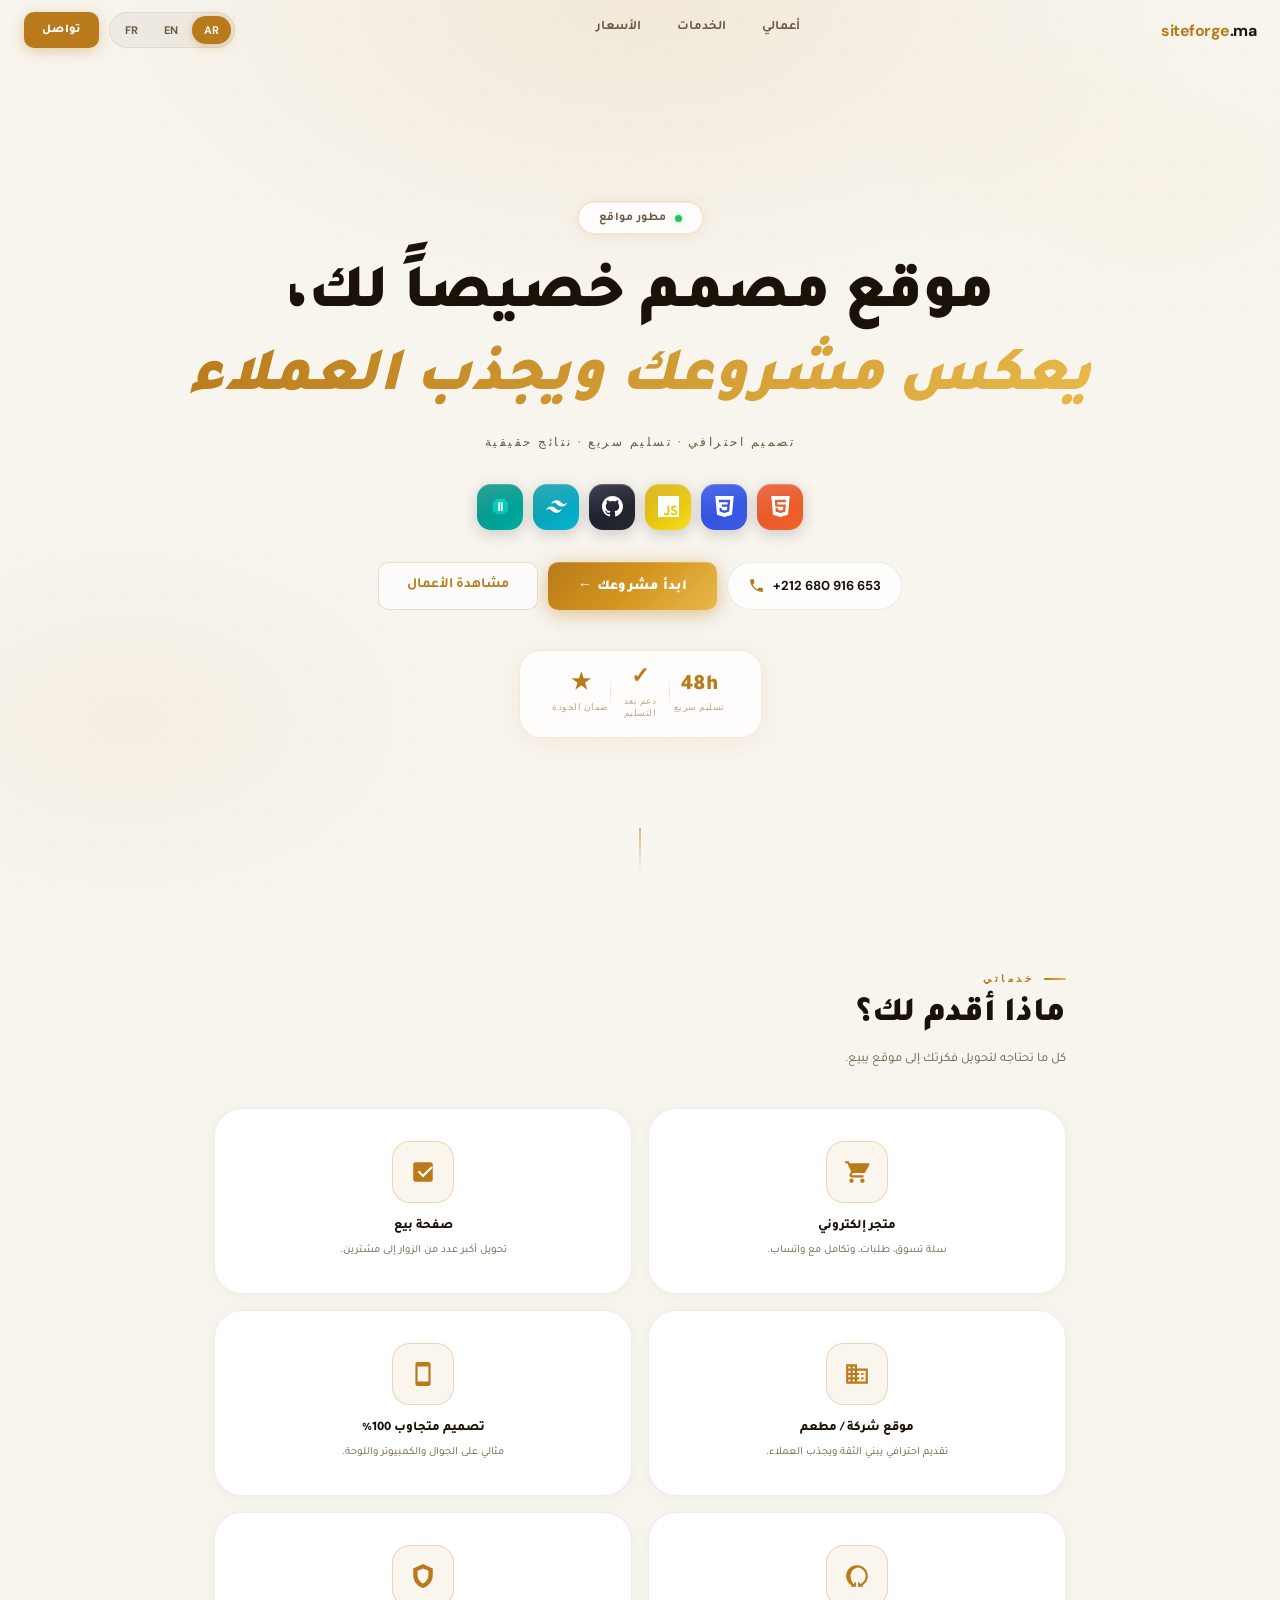
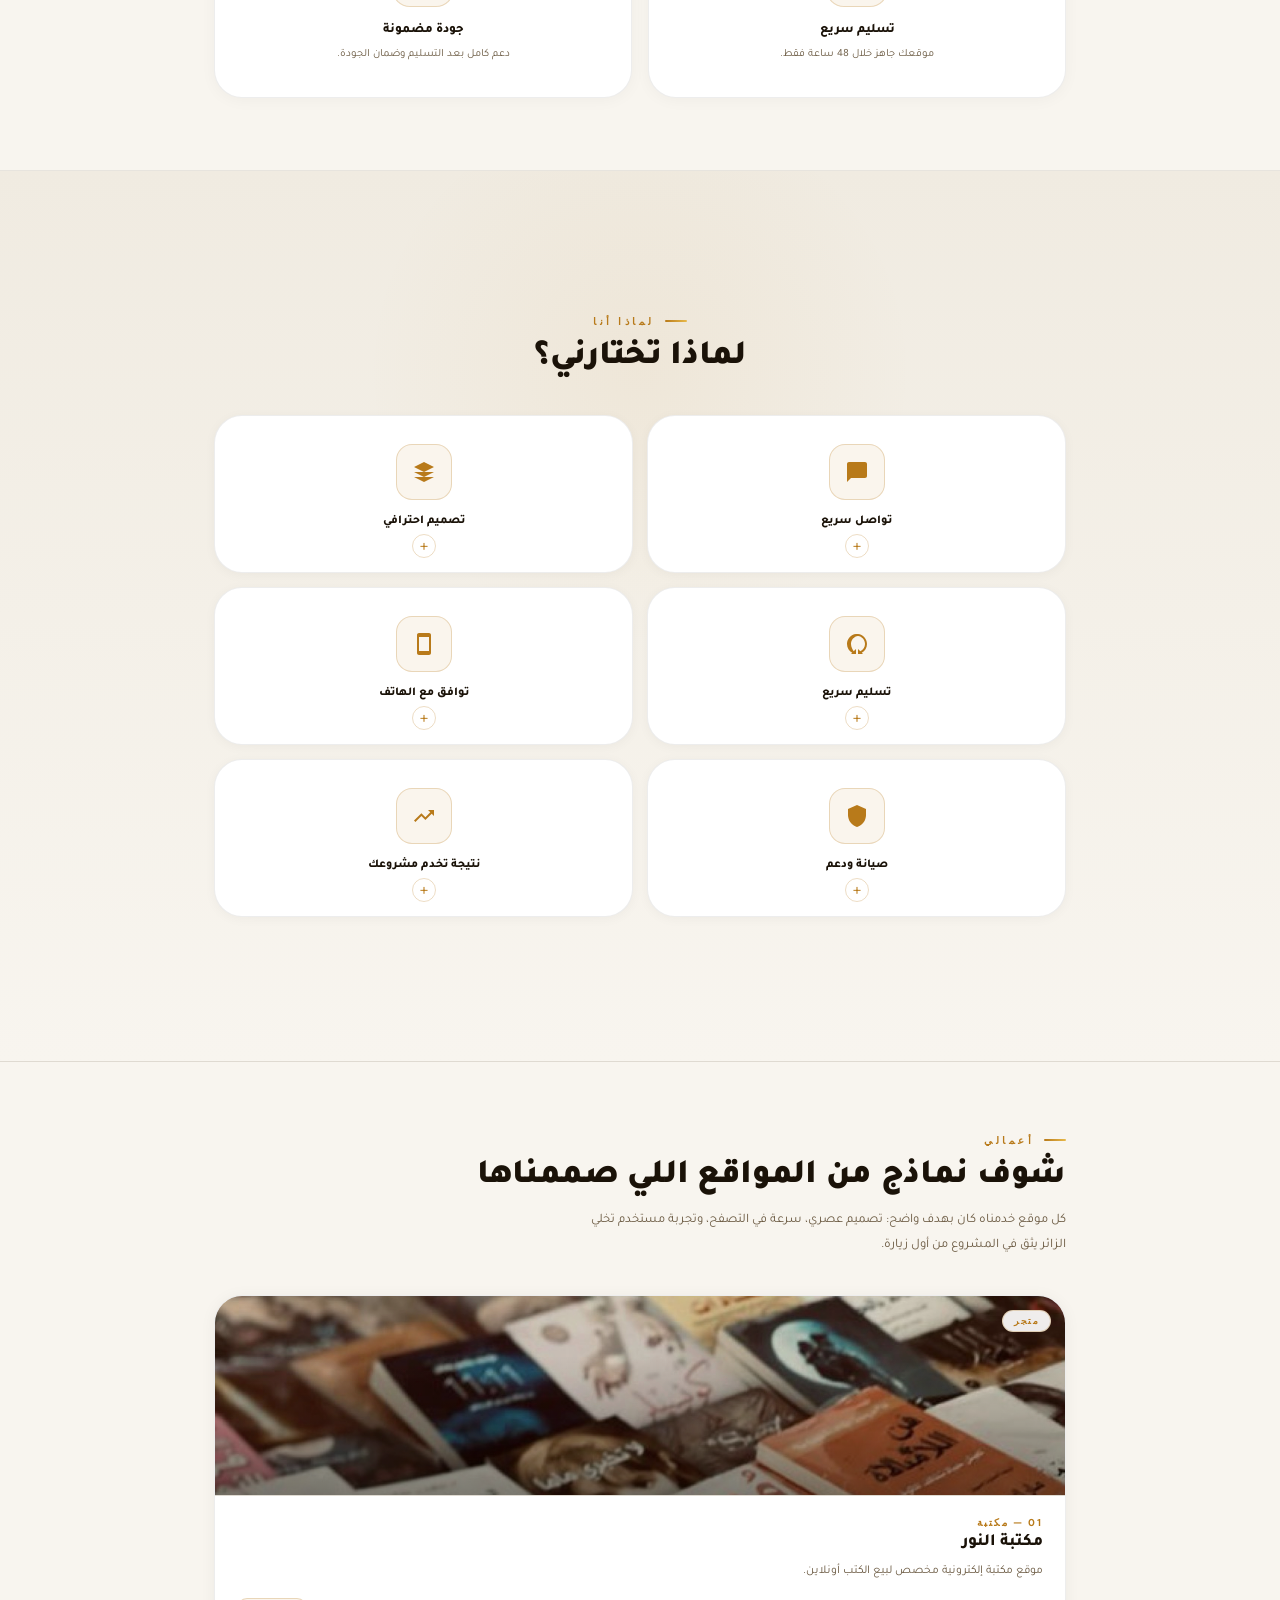
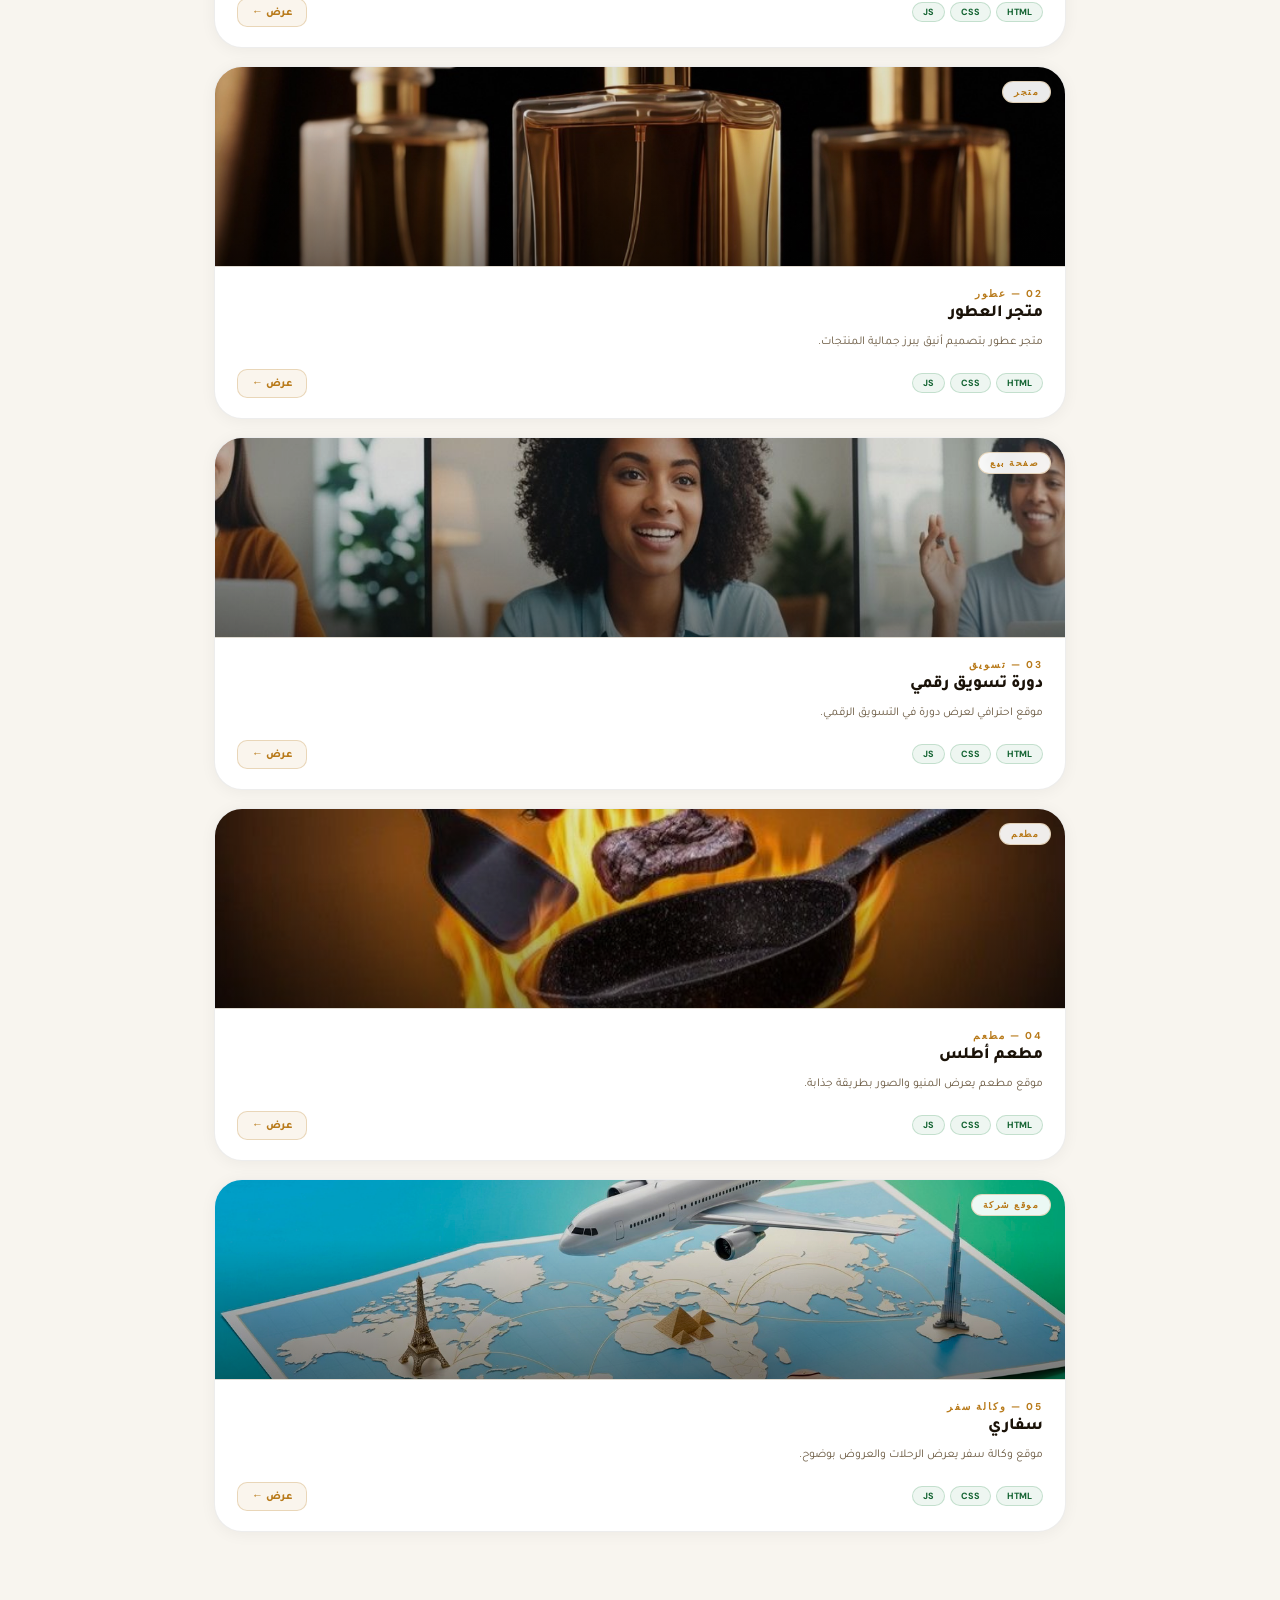
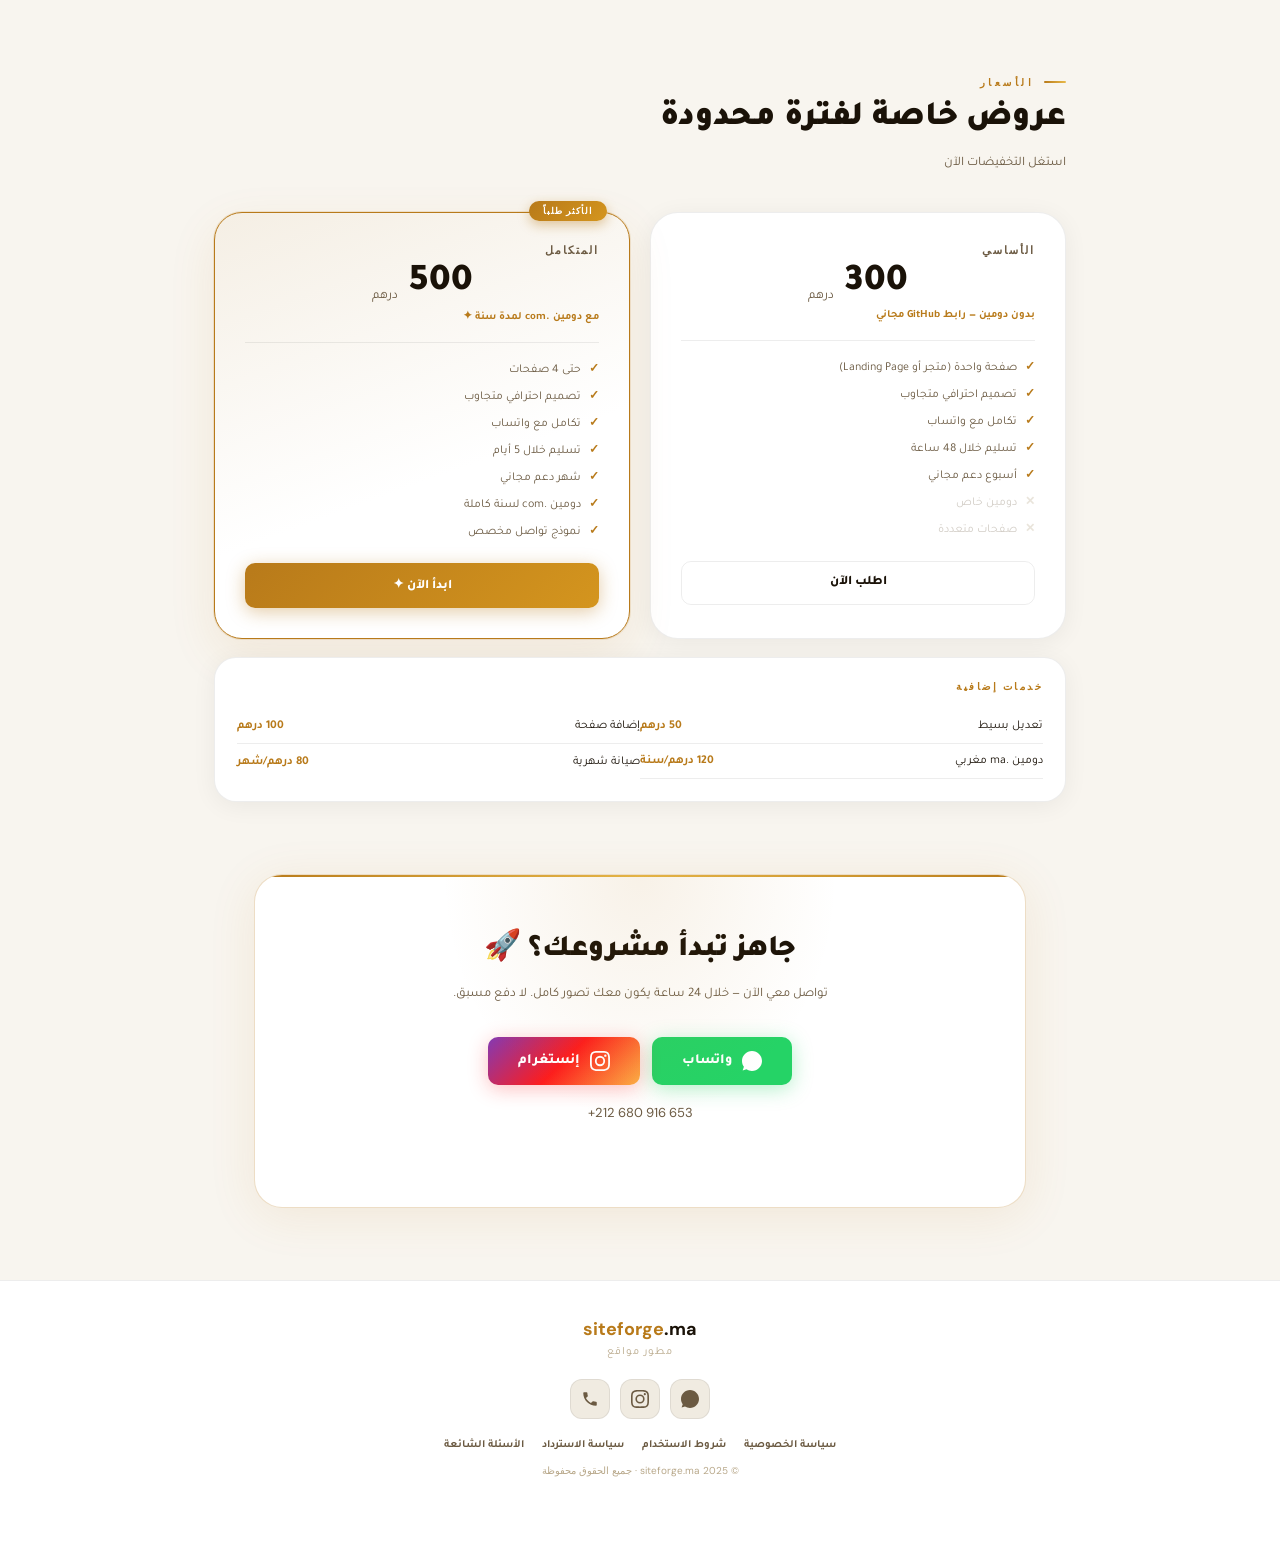
==== index.html @ 185eed37 "Update index.html" ====
<!DOCTYPE html>
<html lang="ar" dir="rtl">
<head>
  <meta charset="UTF-8">
  <meta name="viewport" content="width=device-width, initial-scale=1.0">
  <meta name="description" content="siteforge.ma — مطور مواقع احترافية. تصميم متجاوب، تسليم خلال 48 ساعة، نتائج حقيقية.">
  <meta property="og:title" content="siteforge.ma — مطور مواقع احترافية">
  <meta property="og:description" content="تصميم احترافي · تسليم سريع · نتائج حقيقية">
  <meta property="og:type" content="website">
  <title>siteforge.ma — مطور مواقع احترافية</title>
  <link rel="stylesheet" href="style.css">
  <link rel="preconnect" href="https://fonts.googleapis.com">
  <link rel="preconnect" href="https://fonts.gstatic.com" crossorigin>
  <link href="https://fonts.googleapis.com/css2?family=Tajawal:wght@300;400;500;700;800;900&family=Playfair+Display:ital,wght@1,700&family=DM+Sans:wght@400;500;700&display=swap" rel="stylesheet">
</head>
<body data-theme="light">

<nav id="mainNav">
  <div class="logo">siteforge<span>.ma</span></div>
  <div class="nav-links">
    <a href="#projects" data-i18n="nav_projects">أعمالي</a>
    <a href="#services" data-i18n="nav_services">الخدمات</a>
    <a href="#pricing"  data-i18n="nav_pricing">الأسعار</a>
  </div>
  <div class="nav-r">
    <div class="lang-group" id="langGroup">
      <button class="lang-opt active" data-lang="ar">AR</button>
      <button class="lang-opt" data-lang="en">EN</button>
      <button class="lang-opt" data-lang="fr">FR</button>
    </div>
    <a href="https://wa.me/212680916653" target="_blank" rel="noopener noreferrer"
       class="nav-wa" data-i18n="contact">تواصل</a>
  </div>
</nav>

<section class="hero">
  <div class="hero-stars" id="heroStars"></div>
  <div class="hero-halo"></div>
  <div class="hero-grid"></div>

  <div class="hero-badge rv">
    <span class="badge-dot"></span>
    <span data-i18n="hero_tag">مطور مواقع</span>
  </div>

  <h1 class="rv">
    <span data-i18n="hero_line1">موقع مصمم خصيصاً لك،</span><br>
    <span class="h1-gold" data-i18n="hero_line2">يعكس مشروعك ويجذب العملاء</span>
  </h1>

  <p class="hero-sub rv" data-i18n="hero_sub">تصميم احترافي · تسليم سريع · نتائج حقيقية</p>

  <div class="tech-icons rv">
    <div class="tech-icon ti-html" title="HTML5"><svg viewBox="0 0 24 24" fill="white" width="21" height="21"><path d="M1.5 0h21l-1.91 21.563L11.977 24l-8.565-2.438L1.5 0zm7.031 9.75l-.232-2.718 10.059.003.23-2.622L5.412 4.41l.698 8.01h9.126l-.326 3.426-2.91.804-2.955-.81-.188-2.11H6.248l.33 4.171L12 19.351l5.379-1.443.744-8.157H8.531z"/></svg></div>
    <div class="tech-icon ti-css" title="CSS3"><svg viewBox="0 0 24 24" fill="white" width="21" height="21"><path d="M1.5 0h21l-1.91 21.563L11.977 24l-8.565-2.438L1.5 0zm17.09 4.413L5.41 4.41l.213 2.622 10.125.002-.255 2.716h-6.64l.24 2.573h6.182l-.366 3.523-2.91.804-2.956-.81-.188-2.11h-2.61l.29 3.855L12 19.288l5.373-1.53L18.59 4.414z"/></svg></div>
    <div class="tech-icon ti-js" title="JavaScript"><svg viewBox="0 0 24 24" fill="white" width="21" height="21"><path d="M0 0h24v24H0V0zm22.034 18.276c-.175-1.095-.888-2.015-3.003-2.873-.736-.345-1.554-.585-1.797-1.14-.091-.33-.105-.51-.046-.705.15-.646.915-.84 1.515-.66.39.12.75.42.976.9 1.034-.676 1.034-.676 1.755-1.125-.27-.42-.404-.601-.586-.78-.63-.705-1.469-1.065-2.834-1.034l-.705.089c-.676.165-1.32.525-1.71 1.005-1.14 1.291-.811 3.541.569 4.471 1.365 1.02 3.361 1.244 3.616 2.205.24 1.17-.87 1.545-1.966 1.41-.811-.18-1.26-.586-1.755-1.336l-1.83 1.051c.21.48.45.689.81 1.109 1.74 1.756 6.09 1.666 6.871-1.004.029-.09.24-.705.074-1.65l.046.067zm-8.983-7.245h-2.248c0 1.938-.009 3.864-.009 5.805 0 1.232.063 2.363-.138 2.711-.33.689-1.18.601-1.566.48-.396-.196-.597-.466-.83-.855-.063-.105-.11-.196-.127-.196l-1.825 1.125c.305.63.75 1.172 1.324 1.517.855.51 2.004.675 3.207.405.783-.226 1.458-.691 1.811-1.411.51-.93.402-2.07.397-3.346.012-2.054 0-4.109 0-6.179l.004-.056z"/></svg></div>
    <div class="tech-icon ti-github" title="GitHub"><svg viewBox="0 0 24 24" fill="white" width="21" height="21"><path d="M12 0C5.374 0 0 5.373 0 12c0 5.302 3.438 9.8 8.207 11.387.599.111.793-.261.793-.577v-2.234c-3.338.726-4.033-1.416-4.033-1.416-.546-1.387-1.333-1.756-1.333-1.756-1.089-.745.083-.729.083-.729 1.205.084 1.839 1.237 1.839 1.237 1.07 1.834 2.807 1.304 3.492.997.107-.775.418-1.305.762-1.604-2.665-.305-5.467-1.334-5.467-5.931 0-1.311.469-2.381 1.236-3.221-.124-.303-.535-1.524.117-3.176 0 0 1.008-.322 3.301 1.23A11.509 11.509 0 0 1 12 5.803c1.02.005 2.047.138 3.006.404 2.291-1.552 3.297-1.23 3.297-1.23.653 1.653.242 2.874.118 3.176.77.84 1.235 1.911 1.235 3.221 0 4.609-2.807 5.624-5.479 5.921.43.372.823 1.102.823 2.222v3.293c0 .319.192.694.801.576C20.566 21.797 24 17.3 24 12c0-6.627-5.373-12-12-12z"/></svg></div>
    <div class="tech-icon ti-tailwind" title="Tailwind CSS"><svg viewBox="0 0 24 24" fill="white" width="21" height="21"><path d="M12.001 4.8c-3.2 0-5.2 1.6-6 4.8 1.2-1.6 2.6-2.2 4.2-1.8.913.228 1.565.89 2.288 1.624C13.666 10.618 15.027 12 18.001 12c3.2 0 5.2-1.6 6-4.8-1.2 1.6-2.6 2.2-4.2 1.8-.913-.228-1.565-.89-2.288-1.624C16.337 6.182 14.976 4.8 12.001 4.8zm-6 7.2c-3.2 0-5.2 1.6-6 4.8 1.2-1.6 2.6-2.2 4.2-1.8.913.228 1.565.89 2.288 1.624 1.177 1.194 2.538 2.576 5.512 2.576 3.2 0 5.2-1.6 6-4.8-1.2 1.6-2.6 2.2-4.2 1.8-.913-.228-1.565-.89-2.288-1.624C10.337 13.382 8.976 12 6.001 12z"/></svg></div>
    <div class="tech-icon ti-netlify" title="Netlify">
      <svg viewBox="0 0 24 24" xmlns="http://www.w3.org/2000/svg" width="21" height="21">
        <path fill="#00C7B7" d="M3.222 7.778L7.778 3.222h8.444l4.556 4.556v8.444l-4.556 4.556H7.778l-4.556-4.556V7.778z"/>
        <path fill="#ffffff" d="M9.5 7h2v10h-2zM12.5 7h2v10h-2z"/>
      </svg>
    </div>
  </div>

  <div class="hero-btns rv">
    <a href="https://wa.me/212680916653" target="_blank" rel="noopener noreferrer" class="btn-phone" dir="ltr"><svg width="17" height="17" viewBox="0 0 24 24" fill="currentColor"><path d="M6.62 10.79c1.44 2.83 3.76 5.14 6.59 6.59l2.2-2.2c.27-.27.67-.36 1.02-.24 1.12.37 2.33.57 3.57.57.55 0 1 .45 1 1V20c0 .55-.45 1-1 1-9.39 0-17-7.61-17-17 0-.55.45-1 1-1h3.5c.55 0 1 .45 1 1 0 1.25.2 2.45.57 3.57.11.35.03.74-.25 1.02l-2.2 2.2z"/></svg>+212 680 916 653</a>
    <a href="https://wa.me/212680916653?text=بغيت نطلب موقع" target="_blank" rel="noopener noreferrer" class="btn-fill" data-i18n="hero_cta">ابدأ مشروعك ←</a>
    <a href="#projects" class="btn-out" data-i18n="hero_work">مشاهدة الأعمال</a>
  </div>

  <div class="stats rv">
    <div class="stat-item"><div class="stn">48h</div><div class="stl" data-i18n="stat_delivery">تسليم سريع</div></div>
    <div class="stat-div"></div>
    <div class="stat-item"><div class="stn">✓</div><div class="stl" data-i18n="stat_support">دعم بعد التسليم</div></div>
    <div class="stat-div"></div>
    <div class="stat-item"><div class="stn">★</div><div class="stl" data-i18n="stat_quality">ضمان الجودة</div></div>
  </div>

  <div class="scroll-hint"><div class="scroll-line"></div></div>
</section>

<section class="sec" id="services">
  <div class="rv">
    <div class="lbl" data-i18n="services_label">خدماتي</div>
    <h2 class="sec-h" data-i18n="services_title">ماذا أقدم لك؟</h2>
    <p class="sec-p" data-i18n="services_desc">كل ما تحتاجه لتحويل فكرتك إلى موقع يبيع.</p>
  </div>
  <div class="srv-grid rv">
    <div class="srv-card"><div class="srv-ico-wrap"><svg viewBox="0 0 24 24" fill="white" width="26" height="26"><path d="M7 18c-1.1 0-1.99.9-1.99 2S5.9 22 7 22s2-.9 2-2-.9-2-2-2zM1 2v2h2l3.6 7.59-1.35 2.45c-.16.28-.25.61-.25.96C5 16.1 6.1 17 7 17h11v-2H7.42c-.14 0-.25-.11-.25-.25l.03-.12.9-1.63H18c.75 0 1.41-.41 1.75-1.03l3.58-6.49A1 1 0 0 0 22.46 4H5.21l-.94-2H1zm16 16c-1.1 0-1.99.9-1.99 2s.89 2 1.99 2 2-.9 2-2-.9-2-2-2z"/></svg></div><div class="srv-name" data-i18n="service1">متجر إلكتروني</div><div class="srv-desc" data-i18n="service1_desc">سلة تسوق، طلبات، وتكامل مع واتساب.</div></div>
    <div class="srv-card"><div class="srv-ico-wrap"><svg viewBox="0 0 24 24" fill="white" width="26" height="26"><path d="M19 3H5c-1.1 0-2 .9-2 2v14c0 1.1.9 2 2 2h14c1.1 0 2-.9 2-2V5c0-1.1-.9-2-2-2zm-7 14l-5-5 1.41-1.41L12 14.17l7.59-7.59L21 8l-9 9z"/></svg></div><div class="srv-name" data-i18n="service2">صفحة بيع</div><div class="srv-desc" data-i18n="service2_desc">تحويل أكبر عدد من الزوار إلى مشترين.</div></div>
    <div class="srv-card"><div class="srv-ico-wrap"><svg viewBox="0 0 24 24" fill="white" width="26" height="26"><path d="M12 7V3H2v18h20V7H12zM6 19H4v-2h2v2zm0-4H4v-2h2v2zm0-4H4V9h2v2zm0-4H4V5h2v2zm4 12H8v-2h2v2zm0-4H8v-2h2v2zm0-4H8V9h2v2zm0-4H8V5h2v2zm10 12h-8v-2h2v-2h-2v-2h2v-2h-2V9h8v10zm-2-8h-2v2h2v-2zm0 4h-2v2h2v-2z"/></svg></div><div class="srv-name" data-i18n="service3">موقع شركة / مطعم</div><div class="srv-desc" data-i18n="service3_desc">تقديم احترافي يبني الثقة ويجذب العملاء.</div></div>
    <div class="srv-card"><div class="srv-ico-wrap"><svg viewBox="0 0 24 24" fill="white" width="26" height="26"><path d="M17 1.01L7 1c-1.1 0-2 .9-2 2v18c0 1.1.9 2 2 2h10c1.1 0 2-.9 2-2V3c0-1.1-.9-1.99-2-1.99zM17 19H7V5h10v14z"/></svg></div><div class="srv-name" data-i18n="service4">تصميم متجاوب 100%</div><div class="srv-desc" data-i18n="service4_desc">مثالي على الجوال والكمبيوتر واللوحة.</div></div>
    <div class="srv-card"><div class="srv-ico-wrap"><svg viewBox="0 0 24 24" fill="white" width="26" height="26"><path d="M13 2.05v2.02c3.95.49 7 3.85 7 7.93 0 3.21-1.81 6-4.72 7.28L13 17v5h5l-1.22-1.22C19.91 19.07 22 15.76 22 12c0-5.18-3.95-9.45-9-9.95zM11 2.05C5.95 2.55 2 6.82 2 12c0 3.76 2.09 7.07 5.22 8.78L6 22h5v-5l-2.28 2.28C7.81 18 6 15.21 6 12c0-4.08 3.05-7.44 7-7.93V2.05z"/></svg></div><div class="srv-name" data-i18n="service5">تسليم سريع</div><div class="srv-desc" data-i18n="service5_desc">موقعك جاهز خلال 48 ساعة فقط.</div></div>
    <div class="srv-card"><div class="srv-ico-wrap"><svg viewBox="0 0 24 24" fill="white" width="26" height="26"><path d="M12 1L3 5v6c0 5.55 3.84 10.74 9 12 5.16-1.26 9-6.45 9-12V5l-9-4zm0 4l5 2.18V11c0 3.5-2.33 6.79-5 7.93C9.33 17.79 7 14.5 7 11V7.18L12 5z"/></svg></div><div class="srv-name" data-i18n="service6">جودة مضمونة</div><div class="srv-desc" data-i18n="service6_desc">دعم كامل بعد التسليم وضمان الجودة.</div></div>
  </div>
</section>

<section class="why-sec">
  <div class="sec">
    <div class="rv" style="text-align:center;margin-bottom:32px;">
      <div class="lbl" style="justify-content:center;" data-i18n="why_label">لماذا أنا</div>
      <h2 class="why-title" data-i18n="why_title">لماذا تختارني؟</h2>
    </div>
    <div class="why-grid rv">
      <div class="why-card">
        <div class="why-ico-wrap"><svg viewBox="0 0 24 24" fill="white" width="24" height="24"><path d="M20 2H4c-1.1 0-2 .9-2 2v18l4-4h14c1.1 0 2-.9 2-2V4c0-1.1-.9-2-2-2z"/></svg></div>
        <div class="why-name" data-i18n="why1">تواصل سريع</div>
        <div class="why-desc" data-i18n="why1_desc">أرد على رسائلك بسرعة وأبقى معك في كل خطوة حتى يكون كل شيء واضحاً وسهلاً.</div>
      </div>
      <div class="why-card">
        <div class="why-ico-wrap"><svg viewBox="0 0 24 24" fill="white" width="24" height="24"><path d="M12 2L2 7l10 5 10-5-10-5zM2 17l10 5 10-5M2 12l10 5 10-5"/></svg></div>
        <div class="why-name" data-i18n="why2">تصميم احترافي</div>
        <div class="why-desc" data-i18n="why2_desc">أصمم موقعاً أنيقاً ومنظماً يعكس مشروعك بشكل جميل ويعطي انطباعاً قوياً للزائر.</div>
      </div>
      <div class="why-card">
        <div class="why-ico-wrap"><svg viewBox="0 0 24 24" fill="white" width="24" height="24"><path d="M13 2.05v2.02c3.95.49 7 3.85 7 7.93 0 3.21-1.81 6-4.72 7.28L13 17v5h5l-1.22-1.22C19.91 19.07 22 15.76 22 12c0-5.18-3.95-9.45-9-9.95zM11 2.05C5.95 2.55 2 6.82 2 12c0 3.76 2.09 7.07 5.22 8.78L6 22h5v-5l-2.28 2.28C7.81 18 6 15.21 6 12c0-4.08 3.05-7.44 7-7.93V2.05z"/></svg></div>
        <div class="why-name" data-i18n="why3">تسليم سريع</div>
        <div class="why-desc" data-i18n="why3_desc">أبدأ العمل بسرعة وأحرص على تسليم الموقع في أقرب وقت ممكن دون إهمال الجودة.</div>
      </div>
      <div class="why-card">
        <div class="why-ico-wrap"><svg viewBox="0 0 24 24" fill="white" width="24" height="24"><path d="M17 1.01L7 1c-1.1 0-2 .9-2 2v18c0 1.1.9 2 2 2h10c1.1 0 2-.9 2-2V3c0-1.1-.9-1.99-2-1.99zM17 19H7V5h10v14z"/></svg></div>
        <div class="why-name" data-i18n="why4">توافق مع الهاتف</div>
        <div class="why-desc" data-i18n="why4_desc">يظهر موقعك بشكل ممتاز على الهاتف والتابلت والكمبيوتر ليحصل كل زائر على تجربة مريحة.</div>
      </div>
      <div class="why-card">
        <div class="why-ico-wrap"><svg viewBox="0 0 24 24" fill="white" width="24" height="24"><path d="M12 1L3 5v6c0 5.55 3.84 10.74 9 12 5.16-1.26 9-6.45 9-12V5l-9-4z"/></svg></div>
        <div class="why-name" data-i18n="why5">صيانة ودعم</div>
        <div class="why-desc" data-i18n="why5_desc">أبقى متاحاً بعد التسليم للمساعدة في التعديلات البسيطة وحل أي مشكلة قد تظهر.</div>
      </div>
      <div class="why-card">
        <div class="why-ico-wrap"><svg viewBox="0 0 24 24" fill="white" width="24" height="24"><path d="M16 6l2.29 2.29-4.88 4.88-4-4L2 16.59 3.41 18l6-6 4 4 6.3-6.29L22 12V6z"/></svg></div>
        <div class="why-name" data-i18n="why6">نتيجة تخدم مشروعك</div>
        <div class="why-desc" data-i18n="why6_desc">الهدف ليس فقط موقع جميل، بل موقع يساعدك على عرض خدماتك بشكل واضح وجذب العملاء.</div>
      </div>
    </div>
  </div>
</section>

<section class="sec" id="projects">
  <div class="rv">
    <div class="lbl" data-i18n="projects_label">أعمالي</div>
    <h2 class="sec-h" data-i18n="projects_title">شوف نماذج من المواقع اللي صممناها</h2>
    <p class="sec-p" data-i18n="projects_desc">كل موقع خدمناه كان بهدف واضح: تصميم عصري، سرعة في التصفح، وتجربة مستخدم تخلي الزائر يثق في المشروع من أول زيارة.</p>
  </div>
  <div class="pg">
    <div class="pc rv"><div class="pi"><img src="books.JPG" alt="مكتبة النور" onerror="this.style.display='none';this.parentElement.querySelector('.pi-ph').style.display='flex'"><div class="pi-ph"><div class="pi-ph-ic">📚</div></div><div class="pi-ov"></div><span class="pt" data-i18n="project1_tag">متجر</span></div><div class="pb"><div class="pn" data-i18n="project1_number">01 — مكتبة</div><div class="ph" data-i18n="project1_title">مكتبة النور</div><div class="pd" data-i18n="project1_desc">موقع مكتبة إلكترونية مخصص لبيع الكتب أونلاين.</div><div class="pf"><div class="tgs"><span class="tg">HTML</span><span class="tg">CSS</span><span class="tg">JS</span></div><a href="https://xsabduuh.github.io/Books_store/" target="_blank" rel="noopener noreferrer" class="vb" data-i18n="view">عرض ←</a></div></div></div>
    <div class="pc rv"><div class="pi"><img src="parfume.JPG" alt="متجر العطور" onerror="this.style.display='none';this.parentElement.querySelector('.pi-ph').style.display='flex'"><div class="pi-ph"><div class="pi-ph-ic">🌹</div></div><div class="pi-ov"></div><span class="pt" data-i18n="project2_tag">متجر</span></div><div class="pb"><div class="pn" data-i18n="project2_number">02 — عطور</div><div class="ph" data-i18n="project2_title">متجر العطور</div><div class="pd" data-i18n="project2_desc">متجر عطور بتصميم أنيق يبرز جمالية المنتجات.</div><div class="pf"><div class="tgs"><span class="tg">HTML</span><span class="tg">CSS</span><span class="tg">JS</span></div><a href="https://xsabduuh.github.io/Parfume_store/" target="_blank" rel="noopener noreferrer" class="vb" data-i18n="view">عرض ←</a></div></div></div>
    <div class="pc rv"><div class="pi"><img src="Business .JPG" alt="دورة تسويق" onerror="this.style.display='none';this.parentElement.querySelector('.pi-ph').style.display='flex'"><div class="pi-ph"><div class="pi-ph-ic">🎯</div></div><div class="pi-ov"></div><span class="pt" data-i18n="project3_tag">صفحة بيع</span></div><div class="pb"><div class="pn" data-i18n="project3_number">03 — تسويق</div><div class="ph" data-i18n="project3_title">دورة تسويق رقمي</div><div class="pd" data-i18n="project3_desc">موقع احترافي لعرض دورة في التسويق الرقمي.</div><div class="pf"><div class="tgs"><span class="tg">HTML</span><span class="tg">CSS</span><span class="tg">JS</span></div><a href="https://xsabduuh.github.io/marketing-course-sales-page/" target="_blank" rel="noopener noreferrer" class="vb" data-i18n="view">عرض ←</a></div></div></div>
    <div class="pc rv"><div class="pi"><img src="Cooks.JPG" alt="مطعم أطلس" onerror="this.style.display='none';this.parentElement.querySelector('.pi-ph').style.display='flex'"><div class="pi-ph"><div class="pi-ph-ic">🍽️</div></div><div class="pi-ov"></div><span class="pt" data-i18n="project4_tag">مطعم</span></div><div class="pb"><div class="pn" data-i18n="project4_number">04 — مطعم</div><div class="ph" data-i18n="project4_title">مطعم أطلس</div><div class="pd" data-i18n="project4_desc">موقع مطعم يعرض المنيو والصور بطريقة جذابة.</div><div class="pf"><div class="tgs"><span class="tg">HTML</span><span class="tg">CSS</span><span class="tg">JS</span></div><a href="https://xsabduuh.github.io/Atlas-rep/" target="_blank" rel="noopener noreferrer" class="vb" data-i18n="view">عرض ←</a></div></div></div>
    <div class="pc rv"><div class="pi"><img src="travel-agency.jpg" alt="سفاري" onerror="this.style.display='none';this.parentElement.querySelector('.pi-ph').style.display='flex'"><div class="pi-ph"><div class="pi-ph-ic">✈️</div></div><div class="pi-ov"></div><span class="pt" data-i18n="project5_tag">موقع شركة</span></div><div class="pb"><div class="pn" data-i18n="project5_number">05 — وكالة سفر</div><div class="ph" data-i18n="project5_title">سفاري</div><div class="pd" data-i18n="project5_desc">موقع وكالة سفر يعرض الرحلات والعروض بوضوح.</div><div class="pf"><div class="tgs"><span class="tg">HTML</span><span class="tg">CSS</span><span class="tg">JS</span></div><a href="https://xsabduuh.github.io/Atlas-travel/" target="_blank" rel="noopener noreferrer" class="vb" data-i18n="view">عرض ←</a></div></div></div>
  </div>
</section>

<section class="sec" id="pricing">
  <div class="rv">
    <div class="lbl" data-i18n="pricing_label">الأسعار</div>
    <h2 class="sec-h" data-i18n="pricing_title">عروض خاصة لفترة محدودة</h2>
    <p class="sec-p" data-i18n="pricing_desc">استغل التخفيضات الآن</p>
  </div>
  <div class="prg rv">
    <div class="prc">
      <div class="pr-nm" data-i18n="basic_name">الأساسي</div>
      <div class="pr-am"><span>300 <sub data-i18n="currency">درهم</sub></span></div>
      <div class="pr-nt" data-i18n="basic_note">بدون دومين — رابط GitHub مجاني</div>
      <div class="pr-ln"></div>
      <ul class="pr-ul">
        <li data-i18n="basic_feat1">صفحة واحدة (متجر أو Landing Page)</li>
        <li data-i18n="basic_feat2">تصميم احترافي متجاوب</li>
        <li data-i18n="basic_feat3">تكامل مع واتساب</li>
        <li data-i18n="basic_feat4">تسليم خلال 48 ساعة</li>
        <li data-i18n="basic_feat5">أسبوع دعم مجاني</li>
        <li class="no" data-i18n="basic_feat6">دومين خاص</li>
        <li class="no" data-i18n="basic_feat7">صفحات متعددة</li>
      </ul>
      <a href="https://wa.me/212680916653?text=بغيت العرض الأساسي 300 درهم" target="_blank" rel="noopener noreferrer" class="btn-l" data-i18n="order_now">اطلب الآن</a>
    </div>
    <div class="prc hot">
      <div class="hot-lbl" data-i18n="most_popular">الأكثر طلباً</div>
      <div class="pr-nm" data-i18n="premium_name">المتكامل</div>
      <div class="pr-am"><span>500 <sub data-i18n="currency">درهم</sub></span></div>
      <div class="pr-nt" data-i18n="premium_note">مع دومين .com لمدة سنة ✦</div>
      <div class="pr-ln"></div>
      <ul class="pr-ul">
        <li data-i18n="premium_feat1">حتى 4 صفحات</li>
        <li data-i18n="premium_feat2">تصميم احترافي متجاوب</li>
        <li data-i18n="premium_feat3">تكامل مع واتساب</li>
        <li data-i18n="premium_feat4">تسليم خلال 5 أيام</li>
        <li data-i18n="premium_feat5">شهر دعم مجاني</li>
        <li data-i18n="premium_feat6">دومين .com لسنة كاملة</li>
        <li data-i18n="premium_feat7">نموذج تواصل مخصص</li>
      </ul>
      <a href="https://wa.me/212680916653?text=بغيت العرض المتكامل 500 درهم" target="_blank" rel="noopener noreferrer" class="btn-g" data-i18n="start_now">ابدأ الآن ✦</a>
    </div>
  </div>
  <div class="ext-box rv">
    <div class="ext-hd" data-i18n="extras_title">خدمات إضافية</div>
    <div class="ext-g">
      <div class="ext-r"><span data-i18n="extra1">تعديل بسيط</span><span class="ext-p" data-i18n="extra1_price">50 درهم</span></div>
      <div class="ext-r"><span data-i18n="extra2">إضافة صفحة</span><span class="ext-p" data-i18n="extra2_price">100 درهم</span></div>
      <div class="ext-r"><span data-i18n="extra3">دومين .ma مغربي</span><span class="ext-p" data-i18n="extra3_price">120 درهم/سنة</span></div>
      <div class="ext-r"><span data-i18n="extra4">صيانة شهرية</span><span class="ext-p" data-i18n="extra4_price">80 درهم/شهر</span></div>
    </div>
  </div>
</section>

<div class="ctab rv">
  <div class="ctab-inner">
    <div class="cta-halo"></div>
    <h2 data-i18n="cta_title">جاهز تبدأ مشروعك؟ 🚀</h2>
    <p data-i18n="cta_desc">تواصل معي الآن — خلال 24 ساعة يكون معك تصور كامل. لا دفع مسبق.</p>
    <div class="cta-btns">
      <a href="https://wa.me/212680916653?text=السلام عليكم، شفت أعمالك وبغيت نتكلم على موقع" target="_blank" rel="noopener noreferrer" class="wa-btn"><svg class="wa-ic" viewBox="0 0 24 24" fill="white"><path d="M17.472 14.382c-.297-.149-1.758-.867-2.03-.967-.273-.099-.471-.148-.67.15-.197.297-.767.966-.94 1.164-.173.199-.347.223-.644.075-.297-.15-1.255-.463-2.39-1.475-.883-.788-1.48-1.761-1.653-2.059-.173-.297-.018-.458.13-.606.134-.133.298-.347.446-.52.149-.174.198-.298.298-.497.099-.198.05-.371-.025-.52-.075-.149-.669-1.612-.916-2.207-.242-.579-.487-.5-.669-.51-.173-.008-.371-.01-.57-.01-.198 0-.52.074-.792.372-.272.297-1.04 1.016-1.04 2.479 0 1.462 1.065 2.875 1.213 3.074.149.198 2.096 3.2 5.077 4.487.709.306 1.262.489 1.694.625.712.227 1.36.195 1.871.118.571-.085 1.758-.719 2.006-1.413.248-.694.248-1.289.173-1.413-.074-.124-.272-.198-.57-.347zM12 0C5.373 0 0 5.373 0 12c0 2.625.846 5.059 2.287 7.044L.788 23.46l4.525-1.448A11.946 11.946 0 0012 24c6.627 0 12-5.373 12-12S18.627 0 12 0z"/></svg><span data-i18n="cta_btn">واتساب</span></a>
      <a href="https://instagram.com/siteforge.ma" target="_blank" rel="noopener noreferrer" class="ig-btn"><svg viewBox="0 0 24 24" fill="white" width="20" height="20"><path d="M12 2.163c3.204 0 3.584.012 4.85.07 3.252.148 4.771 1.691 4.919 4.919.058 1.265.069 1.645.069 4.849 0 3.205-.012 3.584-.069 4.849-.149 3.225-1.664 4.771-4.919 4.919-1.266.058-1.644.07-4.85.07-3.204 0-3.584-.012-4.849-.07-3.26-.149-4.771-1.699-4.919-4.92-.058-1.265-.07-1.644-.07-4.849 0-3.204.013-3.583.07-4.849.149-3.227 1.664-4.771 4.919-4.919 1.266-.057 1.645-.069 4.849-.069zM12 0C8.741 0 8.333.014 7.053.072 2.695.272.273 2.69.073 7.052.014 8.333 0 8.741 0 12c0 3.259.014 3.668.072 4.948.2 4.358 2.618 6.78 6.98 6.98C8.333 23.986 8.741 24 12 24c3.259 0 3.668-.014 4.948-.072 4.354-.2 6.782-2.618 6.979-6.98.059-1.28.073-1.689.073-4.948 0-3.259-.014-3.667-.072-4.947-.196-4.354-2.617-6.78-6.979-6.98C15.668.014 15.259 0 12 0zm0 5.838a6.162 6.162 0 1 0 0 12.324 6.162 6.162 0 0 0 0-12.324zM12 16a4 4 0 1 1 0-8 4 4 0 0 1 0 8zm6.406-11.845a1.44 1.44 0 1 0 0 2.881 1.44 1.44 0 0 0 0-2.881z"/></svg><span data-i18n="cta_ig">إنستغرام</span></a>
    </div>
    <p class="cta-nt" dir="ltr">+212 680 916 653</p>
  </div>
</div>

<footer>
  <div class="fl">siteforge<span>.ma</span></div>
  <div class="fs" data-i18n="footer_tagline">مطور مواقع</div>
  <div class="social-links">
    <a href="https://wa.me/212680916653" target="_blank" rel="noopener noreferrer" class="soc-link"><svg viewBox="0 0 24 24" fill="currentColor" width="18" height="18"><path d="M17.472 14.382c-.297-.149-1.758-.867-2.03-.967-.273-.099-.471-.148-.67.15-.197.297-.767.966-.94 1.164-.173.199-.347.223-.644.075-.297-.15-1.255-.463-2.39-1.475-.883-.788-1.48-1.761-1.653-2.059-.173-.297-.018-.458.13-.606.134-.133.298-.347.446-.52.149-.174.198-.298.298-.497.099-.198.05-.371-.025-.52-.075-.149-.669-1.612-.916-2.207-.242-.579-.487-.5-.669-.51-.173-.008-.371-.01-.57-.01-.198 0-.52.074-.792.372-.272.297-1.04 1.016-1.04 2.479 0 1.462 1.065 2.875 1.213 3.074.149.198 2.096 3.2 5.077 4.487.709.306 1.262.489 1.694.625.712.227 1.36.195 1.871.118.571-.085 1.758-.719 2.006-1.413.248-.694.248-1.289.173-1.413-.074-.124-.272-.198-.57-.347zM12 0C5.373 0 0 5.373 0 12c0 2.625.846 5.059 2.287 7.044L.788 23.46l4.525-1.448A11.946 11.946 0 0012 24c6.627 0 12-5.373 12-12S18.627 0 12 0z"/></svg></a>
    <a href="https://instagram.com/siteforge.ma" target="_blank" rel="noopener noreferrer" class="soc-link"><svg viewBox="0 0 24 24" fill="currentColor" width="18" height="18"><path d="M12 2.163c3.204 0 3.584.012 4.85.07 3.252.148 4.771 1.691 4.919 4.919.058 1.265.069 1.645.069 4.849 0 3.205-.012 3.584-.069 4.849-.149 3.225-1.664 4.771-4.919 4.919-1.266.058-1.644.07-4.85.07-3.204 0-3.584-.012-4.849-.07-3.26-.149-4.771-1.699-4.919-4.92-.058-1.265-.07-1.644-.07-4.849 0-3.204.013-3.583.07-4.849.149-3.227 1.664-4.771 4.919-4.919 1.266-.057 1.645-.069 4.849-.069zM12 0C8.741 0 8.333.014 7.053.072 2.695.272.273 2.69.073 7.052.014 8.333 0 8.741 0 12c0 3.259.014 3.668.072 4.948.2 4.358 2.618 6.78 6.98 6.98C8.333 23.986 8.741 24 12 24c3.259 0 3.668-.014 4.948-.072 4.354-.2 6.782-2.618 6.979-6.98.059-1.28.073-1.689.073-4.948 0-3.259-.014-3.667-.072-4.947-.196-4.354-2.617-6.78-6.979-6.98C15.668.014 15.259 0 12 0zm0 5.838a6.162 6.162 0 1 0 0 12.324 6.162 6.162 0 0 0 0-12.324zM12 16a4 4 0 1 1 0-8 4 4 0 0 1 0 8zm6.406-11.845a1.44 1.44 0 1 0 0 2.881 1.44 1.44 0 0 0 0-2.881z"/></svg></a>
    <a href="tel:+212680916653" class="soc-link"><svg viewBox="0 0 24 24" fill="currentColor" width="18" height="18"><path d="M6.62 10.79c1.44 2.83 3.76 5.14 6.59 6.59l2.2-2.2c.27-.27.67-.36 1.02-.24 1.12.37 2.33.57 3.57.57.55 0 1 .45 1 1V20c0 .55-.45 1-1 1-9.39 0-17-7.61-17-17 0-.55.45-1 1-1h3.5c.55 0 1 .45 1 1 0 1.25.2 2.45.57 3.57.11.35.03.74-.25 1.02l-2.2 2.2z"/></svg></a>
  </div>
  <div class="fpol">
    <a href="privacy.html" class="flink" data-i18n="privacy">سياسة الخصوصية</a>
    <a href="terms.html"   class="flink" data-i18n="terms">شروط الاستخدام</a>
    <a href="refund.html"  class="flink" data-i18n="refund">سياسة الاسترداد</a>
    <a href="faq.html"     class="flink" data-i18n="faq">الأسئلة الشائعة</a>
  </div>
  <div class="fcopy" data-i18n="copyright">© 2025 siteforge.ma · جميع الحقوق محفوظة</div>
</footer>

<script src="script.js"></script>
</body>
</html>
---- style.css ----
/* ========================================
   siteforge.ma — style.css
   Redesigned: Luxury Refined Aesthetic
   ======================================== */

:root {
  --bg:      #f8f5ef;
  --surf:    #ffffff;
  --surf2:   #f0ebe1;
  --surf3:   #fdfbf7;
  --line:    rgba(0,0,0,0.07);
  --line2:   rgba(184,122,26,0.15);
  --txt:     #1a1208;
  --muted:   #6b5a42;
  --faint:   #b8a88a;
  --gold:    #b87a1a;
  --gold2:   #d4951e;
  --gold3:   #e8b94a;
  --gdim:    rgba(184,122,26,0.08);
  --gline:   rgba(184,122,26,0.25);
  --shade:   0 4px 24px rgba(0,0,0,0.06);
  --shade2:  0 12px 48px rgba(0,0,0,0.10);
  --r-sm:    10px;
  --r-md:    16px;
  --r-lg:    22px;
  --r-xl:    28px;
}

*, *::before, *::after { margin:0; padding:0; box-sizing:border-box; }
html { scroll-behavior:smooth; }
body {
  font-family: 'Tajawal', sans-serif;
  background: var(--bg);
  color: var(--txt);
  overflow-x: hidden;
}
a { text-decoration:none; color:inherit; }
img { max-width:100%; display:block; }

/* ========== NAV ========== */
nav {
  position: fixed;
  top: 0; left: 0; right: 0;
  z-index: 999;
  height: 60px;
  padding: 0 24px;
  display: flex;
  align-items: center;
  justify-content: space-between;
  background: transparent;
  transition: all 0.4s ease;
}
nav.scrolled {
  background: rgba(248, 245, 239, 0.92);
  backdrop-filter: blur(20px);
  -webkit-backdrop-filter: blur(20px);
  box-shadow: 0 1px 0 rgba(0,0,0,0.05), 0 8px 32px rgba(0,0,0,0.06);
}
.logo {
  font-family: 'DM Sans', sans-serif;
  font-size: 16px;
  font-weight: 700;
  color: var(--gold);
  letter-spacing: -0.5px;
  animation: fadeInDown 0.6s ease both;
}
.logo span { color: var(--txt); }
.nav-links {
  display: flex;
  gap: 36px;
}
.nav-links a {
  font-size: 13px;
  font-weight: 600;
  color: var(--muted);
  position: relative;
  padding-bottom: 4px;
  transition: color 0.2s;
}
.nav-links a::after {
  content: '';
  position: absolute;
  bottom: 0; right: 0;
  width: 0; height: 1.5px;
  background: var(--gold);
  border-radius: 2px;
  transition: width 0.3s ease;
}
.nav-links a:hover { color: var(--txt); }
.nav-links a:hover::after { width: 100%; }
.nav-r {
  display: flex;
  gap: 10px;
  align-items: center;
}
.lang-group {
  display: flex;
  background: rgba(0,0,0,0.04);
  border: 1px solid var(--line);
  border-radius: 99px;
  padding: 3px;
  gap: 2px;
}
.lang-opt {
  height: 28px;
  padding: 0 12px;
  border-radius: 99px;
  border: none;
  background: transparent;
  color: var(--muted);
  font-size: 11px;
  font-weight: 700;
  font-family: 'DM Sans', sans-serif;
  cursor: pointer;
  transition: all 0.2s ease;
}
.lang-opt:hover { color: var(--txt); }
.lang-opt.active {
  background: var(--gold);
  color: #fff;
  box-shadow: 0 2px 10px rgba(184,122,26,0.35);
}
.nav-wa {
  height: 36px;
  padding: 0 18px;
  border-radius: var(--r-sm);
  background: var(--gold);
  color: #fff;
  font-size: 12px;
  font-weight: 800;
  display: inline-flex;
  align-items: center;
  transition: all 0.25s ease;
  box-shadow: 0 3px 14px rgba(184,122,26,0.35);
  letter-spacing: 0.3px;
}
.nav-wa:hover {
  background: var(--gold2);
  transform: translateY(-1px);
  box-shadow: 0 6px 20px rgba(184,122,26,0.4);
}

/* ========== HERO ========== */
.hero {
  min-height: 100vh;
  padding: 100px 22px 60px;
  display: flex;
  flex-direction: column;
  align-items: center;
  justify-content: center;
  text-align: center;
  position: relative;
  overflow: hidden;
}

/* Subtle dot-grid background */
.hero-grid {
  position: absolute;
  inset: 0;
  background-image: radial-gradient(circle, rgba(184,122,26,0.12) 1px, transparent 1px);
  background-size: 36px 36px;
  animation: gridFloat 40s linear infinite;
  z-index: 0;
  opacity: 0.6;
}
@keyframes gridFloat { to { transform: translateY(36px); } }

.hero-halo {
  position: absolute;
  inset: 0;
  background:
    radial-gradient(ellipse 70% 55% at 50% 0%, rgba(184,122,26,0.10) 0%, transparent 65%),
    radial-gradient(ellipse 45% 40% at 10% 80%, rgba(184,122,26,0.06) 0%, transparent 60%),
    radial-gradient(ellipse 40% 35% at 90% 20%, rgba(232,185,74,0.06) 0%, transparent 55%);
  z-index: 0;
}

.hero-stars { position:absolute; inset:0; overflow:hidden; z-index:0; }
.star {
  position: absolute;
  border-radius: 50%;
  background: var(--gold);
  animation: twinkle var(--d) ease-in-out infinite;
  opacity: 0;
}
@keyframes twinkle {
  0%,100% { opacity:0; transform:scale(0.6); }
  50% { opacity:var(--op); transform:scale(1.3); }
}

.hero-badge {
  position: relative;
  z-index: 2;
  display: inline-flex;
  align-items: center;
  gap: 8px;
  background: rgba(255,255,255,0.85);
  border: 1px solid var(--line2);
  backdrop-filter: blur(12px);
  padding: 8px 20px;
  border-radius: 99px;
  font-size: 12px;
  font-weight: 700;
  color: var(--muted);
  margin-bottom: 30px;
  box-shadow: 0 2px 16px rgba(184,122,26,0.1), 0 0 0 1px rgba(184,122,26,0.08);
  animation: fadeInUp 0.5s ease both;
  letter-spacing: 0.5px;
}
.badge-dot {
  width: 7px;
  height: 7px;
  border-radius: 50%;
  background: #22c55e;
  box-shadow: 0 0 6px rgba(34,197,94,0.5);
  animation: pulseDot 2.5s infinite;
}
@keyframes pulseDot {
  0%,100% { box-shadow: 0 0 0 0 rgba(34,197,94,0.5); }
  50% { box-shadow: 0 0 0 6px rgba(34,197,94,0); }
}

.hero h1 {
  position: relative;
  z-index: 2;
  font-size: clamp(32px, 9vw, 62px);
  font-weight: 900;
  line-height: 1.08;
  color: var(--txt);
  margin-bottom: 20px;
  animation: fadeInUp 0.55s 0.1s ease both;
  letter-spacing: -0.5px;
}
.h1-gold {
  color: var(--gold);
  font-family: 'Playfair Display', 'Tajawal', serif;
  font-style: italic;
  background: linear-gradient(135deg, var(--gold), var(--gold3));
  -webkit-background-clip: text;
  -webkit-text-fill-color: transparent;
  background-clip: text;
}

.hero-sub {
  position: relative;
  z-index: 2;
  font-size: 12px;
  color: var(--muted);
  letter-spacing: 2.5px;
  text-transform: uppercase;
  margin-bottom: 34px;
  animation: fadeInUp 0.55s 0.2s ease both;
  font-family: 'DM Sans', sans-serif;
}

/* Tech icons — glass pill style */
.tech-icons {
  display: flex;
  gap: 10px;
  flex-wrap: wrap;
  justify-content: center;
  margin: 0 0 32px;
  position: relative;
  z-index: 2;
  animation: fadeInUp 0.55s 0.25s ease both;
}
.tech-icon {
  width: 46px;
  height: 46px;
  border-radius: 14px;
  display: flex;
  align-items: center;
  justify-content: center;
  box-shadow: 0 4px 16px rgba(0,0,0,0.18), inset 0 1px 0 rgba(255,255,255,0.2);
  transition: transform 0.25s ease, box-shadow 0.25s ease;
  cursor: default;
  position: relative;
  overflow: hidden;
}
.tech-icon::before {
  content: '';
  position: absolute;
  inset: 0;
  background: linear-gradient(160deg, rgba(255,255,255,0.18) 0%, transparent 60%);
  pointer-events: none;
}
.tech-icon:hover {
  transform: translateY(-6px) scale(1.1);
  box-shadow: 0 12px 28px rgba(0,0,0,0.22);
}
.ti-html { background: linear-gradient(145deg, #e34f26, #f06529); }
.ti-css  { background: linear-gradient(145deg, #264de4, #3d5be0); }
.ti-js   { background: linear-gradient(145deg, #d4a800, #f7df1e); }
.ti-github { background: linear-gradient(145deg, #1a1a2e, #24292e); }
.ti-tailwind { background: linear-gradient(145deg, #0694a2, #06b6d4); }
.ti-netlify { background: linear-gradient(145deg, #008c82, #00ad9f); }

/* Hero buttons */
.hero-btns {
  display: flex;
  gap: 10px;
  flex-wrap: wrap;
  justify-content: center;
  position: relative;
  z-index: 2;
  animation: fadeInUp 0.55s 0.3s ease both;
}
.btn-fill {
  background: linear-gradient(135deg, var(--gold) 0%, var(--gold2) 50%, var(--gold3) 100%);
  color: #fff;
  border: none;
  padding: 14px 30px;
  border-radius: var(--r-sm);
  font-size: 14px;
  font-weight: 900;
  box-shadow: 0 4px 20px rgba(184,122,26,0.45), inset 0 1px 0 rgba(255,255,255,0.2);
  transition: transform 0.2s, box-shadow 0.2s;
  white-space: nowrap;
  font-family: 'Tajawal', sans-serif;
  letter-spacing: 0.3px;
}
.btn-fill:hover {
  transform: translateY(-2px);
  box-shadow: 0 8px 32px rgba(184,122,26,0.55);
}
.btn-out {
  background: rgba(255,255,255,0.7);
  color: var(--gold);
  border: 1.5px solid var(--gline);
  padding: 14px 28px;
  border-radius: var(--r-sm);
  font-size: 14px;
  font-weight: 700;
  transition: all 0.2s;
  font-family: 'Tajawal', sans-serif;
  backdrop-filter: blur(8px);
}
.btn-out:hover {
  background: var(--gdim);
  border-color: var(--gold);
  transform: translateY(-2px);
}
.btn-phone {
  display: inline-flex;
  align-items: center;
  gap: 8px;
  background: rgba(255,255,255,0.75);
  color: var(--txt);
  border: 1.5px solid var(--line);
  padding: 13px 20px;
  border-radius: 99px;
  font-size: 13px;
  font-weight: 700;
  transition: all 0.2s;
  font-family: 'DM Sans', sans-serif;
  direction: ltr;
  backdrop-filter: blur(8px);
}
.btn-phone:hover { border-color: var(--gold); transform: translateY(-2px); box-shadow: var(--shade); }
.btn-phone svg { fill: var(--gold); }

/* Stats bar */
.stats {
  display: flex;
  align-items: center;
  margin-top: 40px;
  background: rgba(255,255,255,0.8);
  border: 1px solid var(--line2);
  backdrop-filter: blur(16px);
  border-radius: var(--r-lg);
  padding: 18px 32px;
  max-width: 360px;
  box-shadow: 0 4px 24px rgba(184,122,26,0.1), 0 1px 0 rgba(255,255,255,0.9) inset;
  position: relative;
  z-index: 2;
  animation: fadeInUp 0.55s 0.4s ease both;
}
.stat-item { flex:1; text-align:center; }
.stat-div { width:1px; height:32px; background: linear-gradient(to bottom, transparent, var(--gline), transparent); }
.stn { font-size: 22px; font-weight: 900; color: var(--gold); line-height: 1; }
.stl { font-size: 9px; color: var(--faint); margin-top: 4px; letter-spacing: 0.5px; font-family: 'DM Sans', sans-serif; }

.scroll-hint { position:absolute; bottom:28px; left:50%; transform:translateX(-50%); z-index:2; }
.scroll-line { width:1px; height:44px; background:linear-gradient(to bottom, var(--gold), transparent); margin:0 auto; animation:scrollPulse 2s ease infinite; }
@keyframes scrollPulse { 0%,100% { opacity:0.3; } 50% { opacity:0.9; } }

/* ========== الأقسام العامة ========== */
.sec { max-width: 900px; margin: 0 auto; padding: 72px 24px; }
.lbl {
  font-size: 10px;
  font-weight: 800;
  letter-spacing: 3.5px;
  text-transform: uppercase;
  color: var(--gold);
  display: flex;
  align-items: center;
  gap: 10px;
  margin-bottom: 10px;
  font-family: 'DM Sans', sans-serif;
}
.lbl::before {
  content: '';
  width: 22px;
  height: 2px;
  background: linear-gradient(to right, var(--gold), var(--gold3));
  border-radius: 2px;
}
.sec-h {
  font-size: clamp(22px, 5vw, 34px);
  font-weight: 900;
  margin-bottom: 12px;
  line-height: 1.2;
  color: var(--txt);
  letter-spacing: -0.3px;
}
.sec-p {
  font-size: 13px;
  color: var(--muted);
  line-height: 1.9;
  max-width: 480px;
  margin-bottom: 36px;
}

/* ========== الخدمات ========== */
.srv-grid {
  display: grid;
  grid-template-columns: 1fr 1fr;
  gap: 16px;
  margin-top: 8px;
}
.srv-card {
  background: var(--surf);
  border: 1px solid var(--line);
  border-radius: var(--r-xl);
  padding: 32px 20px;
  text-align: center;
  transition: all 0.3s ease;
  box-shadow: 0 2px 16px rgba(0,0,0,0.04);
  position: relative;
  overflow: hidden;
}
.srv-card::before {
  content: '';
  position: absolute;
  top: 0; left: 0; right: 0;
  height: 3px;
  background: linear-gradient(90deg, var(--gold), var(--gold3));
  opacity: 0;
  transition: opacity 0.3s ease;
  border-radius: var(--r-xl) var(--r-xl) 0 0;
}
.srv-card:hover {
  transform: translateY(-6px);
  border-color: var(--gline);
  box-shadow: 0 16px 40px rgba(184,122,26,0.12);
}
.srv-card:hover::before { opacity: 1; }

/* Service icon — outlined style */
.srv-ico-wrap {
  width: 62px;
  height: 62px;
  border-radius: 18px;
  background: var(--gdim);
  border: 1.5px solid var(--gline);
  display: flex;
  align-items: center;
  justify-content: center;
  margin: 0 auto 16px;
  transition: all 0.3s ease;
  position: relative;
  overflow: hidden;
}
.srv-ico-wrap::after {
  content: '';
  position: absolute;
  inset: 0;
  background: linear-gradient(135deg, rgba(184,122,26,0.15), transparent);
  opacity: 0;
  transition: opacity 0.3s;
}
.srv-ico-wrap svg { fill: var(--gold); position: relative; z-index: 1; }
.srv-card:hover .srv-ico-wrap {
  background: var(--gold);
  border-color: var(--gold);
  transform: scale(1.08) rotate(-4deg);
  box-shadow: 0 8px 24px rgba(184,122,26,0.35);
}
.srv-card:hover .srv-ico-wrap svg { fill: white; }
.srv-name { font-size: 13px; font-weight: 800; margin-bottom: 7px; color: var(--txt); }
.srv-desc { font-size: 11px; color: var(--muted); line-height: 1.7; }

/* ========== لماذا أنا ========== */
.why-sec {
  background: linear-gradient(180deg, var(--surf2) 0%, var(--bg) 100%);
  padding: 72px 0;
  border-top: 1px solid var(--line);
  border-bottom: 1px solid var(--line);
  position: relative;
  overflow: hidden;
}
.why-sec::before {
  content: '';
  position: absolute;
  top: -100px;
  left: 50%;
  transform: translateX(-50%);
  width: 600px;
  height: 600px;
  background: radial-gradient(circle, rgba(184,122,26,0.06) 0%, transparent 65%);
  pointer-events: none;
}

.why-title {
  font-size: clamp(22px, 5vw, 34px);
  font-weight: 900;
  text-align: center;
  color: var(--txt);
  margin-bottom: 36px;
  letter-spacing: -0.3px;
}
.why-grid {
  display: grid;
  grid-template-columns: 1fr 1fr;
  gap: 14px;
}
.why-card {
  background: var(--surf);
  border: 1px solid var(--line);
  border-radius: var(--r-xl);
  padding: 28px 20px 44px;
  text-align: center;
  transition: all 0.28s ease;
  box-shadow: 0 2px 12px rgba(0,0,0,0.04);
  cursor: pointer;
  position: relative;
  overflow: hidden;
}
.why-card::after {
  content: '+';
  font-size: 16px;
  font-weight: 300;
  color: var(--gold);
  position: absolute;
  bottom: 14px;
  left: 50%;
  transform: translateX(-50%);
  transition: transform 0.25s ease, opacity 0.25s ease;
  width: 24px;
  height: 24px;
  display: flex;
  align-items: center;
  justify-content: center;
  border: 1px solid var(--gline);
  border-radius: 50%;
  font-family: 'DM Sans', sans-serif;
  line-height: 1;
}
.why-card.open::after {
  content: '×';
  transform: translateX(-50%) rotate(90deg);
}
.why-card:hover {
  transform: translateY(-4px);
  border-color: var(--gline);
  box-shadow: 0 12px 32px rgba(184,122,26,0.10);
}

/* Why icon — outlined badge style */
.why-ico-wrap {
  width: 56px;
  height: 56px;
  border-radius: 16px;
  background: var(--gdim);
  border: 1.5px solid var(--gline);
  display: flex;
  align-items: center;
  justify-content: center;
  margin: 0 auto 14px;
  transition: all 0.28s ease;
}
.why-ico-wrap svg { fill: var(--gold); transition: fill 0.28s; }
.why-card:hover .why-ico-wrap,
.why-card.open .why-ico-wrap {
  background: var(--gold);
  border-color: transparent;
  transform: scale(1.06) rotate(-4deg);
  box-shadow: 0 6px 18px rgba(184,122,26,0.3);
}
.why-card:hover .why-ico-wrap svg,
.why-card.open .why-ico-wrap svg { fill: white; }

.why-name { font-size: 12px; font-weight: 800; color: var(--txt); margin-bottom: 0; }
.why-desc {
  font-size: 11px;
  color: var(--muted);
  line-height: 1.7;
  max-height: 0;
  overflow: hidden;
  transition: max-height 0.35s ease, padding 0.25s ease, opacity 0.25s ease;
  padding-top: 0;
  opacity: 0;
}
.why-card.open .why-desc {
  max-height: 160px;
  padding-top: 10px;
  opacity: 1;
}

/* ========== المشاريع ========== */
.pg { display: flex; flex-direction: column; gap: 18px; }
.pc {
  background: var(--surf);
  border: 1px solid var(--line);
  border-radius: var(--r-xl);
  overflow: hidden;
  box-shadow: 0 2px 16px rgba(0,0,0,0.05);
  transition: all 0.3s ease;
}
.pc:hover {
  transform: translateY(-5px);
  border-color: var(--gline);
  box-shadow: 0 20px 56px rgba(184,122,26,0.12);
}
.pi {
  width: 100%;
  height: 200px;
  position: relative;
  overflow: hidden;
  background: var(--surf2);
  border-bottom: 1px solid var(--line);
}
.pi img {
  width: 100%;
  height: 100%;
  object-fit: cover;
  filter: brightness(0.88);
  transition: transform 0.45s ease, filter 0.45s ease;
}
.pc:hover .pi img { transform: scale(1.06); filter: brightness(1.0); }
.pi-ov {
  position: absolute;
  inset: 0;
  background: linear-gradient(to bottom, transparent 30%, rgba(0,0,0,0.4) 100%);
}
.pi-ph {
  width: 100%;
  height: 200px;
  display: none;
  flex-direction: column;
  align-items: center;
  justify-content: center;
  gap: 7px;
  color: var(--faint);
  background: var(--surf2);
}
.pi-ph-ic { font-size: 36px; opacity: 0.3; }
.pt {
  position: absolute;
  top: 14px;
  right: 14px;
  background: rgba(255,255,255,0.92);
  color: var(--gold);
  font-size: 9px;
  font-weight: 800;
  padding: 4px 11px;
  border-radius: 99px;
  letter-spacing: 1.5px;
  text-transform: uppercase;
  font-family: 'DM Sans', sans-serif;
  backdrop-filter: blur(8px);
  border: 1px solid var(--gline);
}
.pb { padding: 20px 22px; }
.pn { font-size: 10px; color: var(--gold); font-weight: 700; letter-spacing: 2px; margin-bottom: 4px; font-family: 'DM Sans', sans-serif; }
.ph { font-size: 17px; font-weight: 800; margin-bottom: 8px; color: var(--txt); }
.pd { font-size: 12px; color: var(--muted); line-height: 1.75; margin-bottom: 16px; }
.pf { display: flex; align-items: center; justify-content: space-between; }
.tgs { display: flex; gap: 5px; flex-wrap: wrap; }
.tg {
  font-size: 9px;
  padding: 3px 10px;
  border-radius: 99px;
  font-weight: 800;
  background: rgba(21,128,61,0.07);
  border: 1px solid rgba(21,128,61,0.2);
  color: #166534;
  font-family: 'DM Sans', sans-serif;
}
.vb {
  display: inline-flex;
  align-items: center;
  gap: 5px;
  color: var(--gold);
  font-size: 11px;
  font-weight: 800;
  padding: 6px 14px;
  border: 1.5px solid var(--gline);
  border-radius: var(--r-sm);
  transition: all 0.2s ease;
  background: var(--gdim);
}
.vb:hover {
  background: var(--gold);
  color: white;
  border-color: var(--gold);
  transform: translateX(-2px);
}

/* ========== الأسعار ========== */
.prg { display: grid; grid-template-columns: 1fr 1fr; gap: 20px; }
.prc {
  background: var(--surf);
  border: 1px solid var(--line);
  border-radius: var(--r-xl);
  padding: 30px;
  position: relative;
  box-shadow: var(--shade);
  transition: transform 0.25s ease;
}
.prc:hover { transform: translateY(-4px); }
.prc.hot {
  border-color: var(--gold);
  background: linear-gradient(160deg, rgba(184,122,26,0.05) 0%, var(--surf) 60%);
  box-shadow: 0 0 0 1px rgba(184,122,26,0.15), 0 16px 48px rgba(184,122,26,0.10);
}
.hot-lbl {
  position: absolute;
  top: -12px;
  right: 22px;
  background: linear-gradient(135deg, var(--gold), var(--gold2));
  color: #fff;
  font-size: 9px;
  font-weight: 900;
  padding: 4px 14px;
  border-radius: 99px;
  letter-spacing: 1px;
  font-family: 'DM Sans', sans-serif;
  box-shadow: 0 4px 12px rgba(184,122,26,0.4);
}
.pr-nm { font-size: 11px; font-weight: 700; color: var(--muted); letter-spacing: 2px; text-transform: uppercase; margin-bottom: 8px; font-family: 'DM Sans', sans-serif; }
.pr-am { font-size: 38px; font-weight: 900; line-height: 1; margin-bottom: 6px; color: var(--txt); display: flex; align-items: center; justify-content: center; gap: 10px; }
.pr-am sub { font-size: 13px; font-weight: 400; color: var(--muted); }
.pr-nt { font-size: 11px; color: var(--gold); font-weight: 600; margin-bottom: 18px; }
.pr-ln { height: 1px; background: var(--line); margin-bottom: 18px; }
.pr-ul { list-style: none; display: flex; flex-direction: column; gap: 9px; margin-bottom: 22px; }
.pr-ul li { display: flex; align-items: flex-start; gap: 8px; font-size: 12px; color: var(--muted); line-height: 1.5; }
.pr-ul li::before { content: "✓"; color: var(--gold); font-weight: 900; flex-shrink: 0; }
.pr-ul li.no { opacity: 0.3; }
.pr-ul li.no::before { content: "✕"; color: var(--faint); }

.btn-g, .btn-l {
  width: 100%;
  padding: 13px;
  border-radius: var(--r-sm);
  font-size: 13px;
  font-weight: 800;
  display: block;
  text-align: center;
  font-family: 'Tajawal', sans-serif;
  transition: all 0.22s ease;
}
.btn-g {
  background: linear-gradient(135deg, var(--gold), var(--gold2));
  color: #fff;
  border: none;
  box-shadow: 0 4px 18px rgba(184,122,26,0.38);
}
.btn-g:hover { opacity: 0.9; transform: translateY(-1px); box-shadow: 0 8px 28px rgba(184,122,26,0.45); }
.btn-l {
  background: transparent;
  color: var(--txt);
  border: 1.5px solid var(--line);
}
.btn-l:hover { border-color: var(--gold); color: var(--gold); transform: translateY(-1px); }

/* ========== الخدمات الإضافية ========== */
.ext-box {
  background: var(--surf);
  border: 1px solid var(--line);
  border-radius: var(--r-lg);
  padding: 22px;
  margin-top: 18px;
  box-shadow: var(--shade);
}
.ext-hd {
  font-size: 10px;
  font-weight: 800;
  letter-spacing: 2.5px;
  color: var(--gold);
  text-transform: uppercase;
  margin-bottom: 16px;
  font-family: 'DM Sans', sans-serif;
}
.ext-g { display: grid; grid-template-columns: 1fr 1fr; }
.ext-r {
  display: flex;
  justify-content: space-between;
  align-items: center;
  padding: 10px 0;
  border-bottom: 1px solid var(--line);
  font-size: 12px;
  color: var(--txt);
}
.ext-r:last-child { border-bottom: none; }
.ext-p { font-size: 12px; font-weight: 700; color: var(--gold); }

/* ========== CTA ========== */
.ctab { max-width: 820px; margin: 0 auto 72px; padding: 0 24px; }
.ctab-inner {
  background: var(--surf);
  border: 1px solid var(--gline);
  border-radius: var(--r-xl);
  padding: 52px 32px;
  text-align: center;
  position: relative;
  overflow: hidden;
  box-shadow: 0 8px 48px rgba(184,122,26,0.10);
}
.ctab-inner::before {
  content: '';
  position: absolute;
  top: -1px; left: 0; right: 0;
  height: 3px;
  background: linear-gradient(90deg, var(--gold), var(--gold3), var(--gold));
  border-radius: var(--r-xl) var(--r-xl) 0 0;
}
.cta-halo {
  position: absolute;
  top: 0; left: 50%;
  transform: translateX(-50%);
  width: 400px;
  height: 250px;
  background: radial-gradient(ellipse at top, rgba(184,122,26,0.10), transparent 70%);
  pointer-events: none;
}
.ctab-inner h2 {
  font-size: clamp(22px, 5vw, 30px);
  font-weight: 900;
  margin-bottom: 14px;
  color: var(--txt);
  letter-spacing: -0.3px;
}
.ctab-inner p { font-size: 13px; color: var(--muted); margin-bottom: 30px; line-height: 1.85; }
.cta-btns { display: flex; gap: 12px; justify-content: center; flex-wrap: wrap; }
.wa-btn {
  display: inline-flex;
  align-items: center;
  gap: 10px;
  background: #25d366;
  color: #fff;
  border: none;
  padding: 14px 30px;
  border-radius: var(--r-sm);
  font-size: 14px;
  font-weight: 800;
  cursor: pointer;
  box-shadow: 0 4px 20px rgba(37,211,102,0.35);
  transition: all 0.22s ease;
  font-family: 'Tajawal', sans-serif;
}
.wa-btn:hover { opacity: 0.9; transform: translateY(-2px); box-shadow: 0 8px 30px rgba(37,211,102,0.4); }
.wa-ic { width: 20px; height: 20px; }
.ig-btn {
  display: inline-flex;
  align-items: center;
  gap: 10px;
  background: linear-gradient(135deg, #833ab4, #fd1d1d, #fcb045);
  color: #fff;
  border: none;
  padding: 14px 30px;
  border-radius: var(--r-sm);
  font-size: 14px;
  font-weight: 800;
  cursor: pointer;
  box-shadow: 0 4px 20px rgba(253,29,29,0.28);
  transition: all 0.22s ease;
  font-family: 'Tajawal', sans-serif;
}
.ig-btn:hover { opacity: 0.9; transform: translateY(-2px); }
.cta-nt { margin-top: 16px; font-size: 12px; color: var(--faint); font-family: 'DM Sans', sans-serif; }

/* ========== Footer ========== */
footer {
  background: var(--surf);
  border-top: 1px solid var(--line);
  padding: 36px 24px 88px;
  text-align: center;
}
.fl { font-family: 'DM Sans', sans-serif; font-size: 18px; font-weight: 700; color: var(--gold); margin-bottom: 5px; }
.fl span { color: var(--txt); }
.fs { font-size: 11px; color: var(--faint); margin-bottom: 20px; letter-spacing: 1px; }
.social-links { display: flex; gap: 10px; justify-content: center; margin-bottom: 20px; }
.soc-link {
  width: 40px;
  height: 40px;
  border-radius: 12px;
  background: var(--surf2);
  border: 1px solid var(--line);
  display: flex;
  align-items: center;
  justify-content: center;
  color: var(--muted);
  transition: all 0.22s ease;
}
.soc-link:hover {
  color: var(--gold);
  border-color: var(--gline);
  background: var(--gdim);
  transform: translateY(-3px);
  box-shadow: 0 6px 16px rgba(184,122,26,0.15);
}
.fpol { display: flex; gap: 18px; justify-content: center; flex-wrap: wrap; margin-bottom: 12px; }
.flink { font-size: 11px; color: var(--muted); font-weight: 600; transition: color 0.2s; }
.flink:hover { color: var(--gold); }
.flink.active { color: var(--gold); border-bottom: 1px solid var(--gold); padding-bottom: 2px; }
.fcopy { font-size: 10px; color: var(--faint); margin-top: 4px; font-family: 'DM Sans', sans-serif; }

/* ========== Float button ========== */
.float {
  position: fixed;
  bottom: 18px;
  left: 50%;
  transform: translateX(-50%);
  display: inline-flex;
  align-items: center;
  gap: 8px;
  background: rgba(255,255,255,0.9);
  color: var(--txt);
  border: 1.5px solid var(--gline);
  padding: 10px 26px;
  border-radius: 99px;
  font-size: 12px;
  font-weight: 800;
  white-space: nowrap;
  box-shadow: 0 6px 28px rgba(0,0,0,0.12);
  transition: all 0.22s ease;
  z-index: 990;
  backdrop-filter: blur(16px);
}
.float:hover { border-color: var(--gold); transform: translateX(-50%) translateY(-2px); }
.ldot { width: 7px; height: 7px; border-radius: 50%; background: #25d366; box-shadow: 0 0 6px rgba(37,211,102,0.5); animation: pulseDot 2.5s infinite; }

/* ========== Scroll Reveal ========== */
.rv { opacity:0; transform:translateY(22px); transition:opacity 0.6s ease, transform 0.6s ease; }
.rv.on { opacity:1; transform:translateY(0); }

/* ========== Keyframes ========== */
@keyframes fadeInUp { from { opacity:0; transform:translateY(22px); } to { opacity:1; transform:translateY(0); } }
@keyframes fadeInDown { from { opacity:0; transform:translateY(-14px); } to { opacity:1; transform:translateY(0); } }

/* ========== Responsive ========== */
@media (max-width: 640px) {
  .nav-links { display: none; }
  .srv-grid  { grid-template-columns: 1fr 1fr; }
  .why-grid  { grid-template-columns: 1fr 1fr; }
  .prg       { grid-template-columns: 1fr; }
  .ext-g     { grid-template-columns: 1fr; }
  .stats     { padding: 14px 18px; }
  .pr-am     { flex-direction: column; gap: 4px; }
  .cta-btns  { flex-direction: column; align-items: center; }
}
@media (max-width: 380px) {
  .srv-grid { grid-template-columns: 1fr; }
  .why-grid { grid-template-columns: 1fr; }
  .tech-icons { gap: 7px; }
  .tech-icon  { width: 40px; height: 40px; border-radius: 12px; }
}
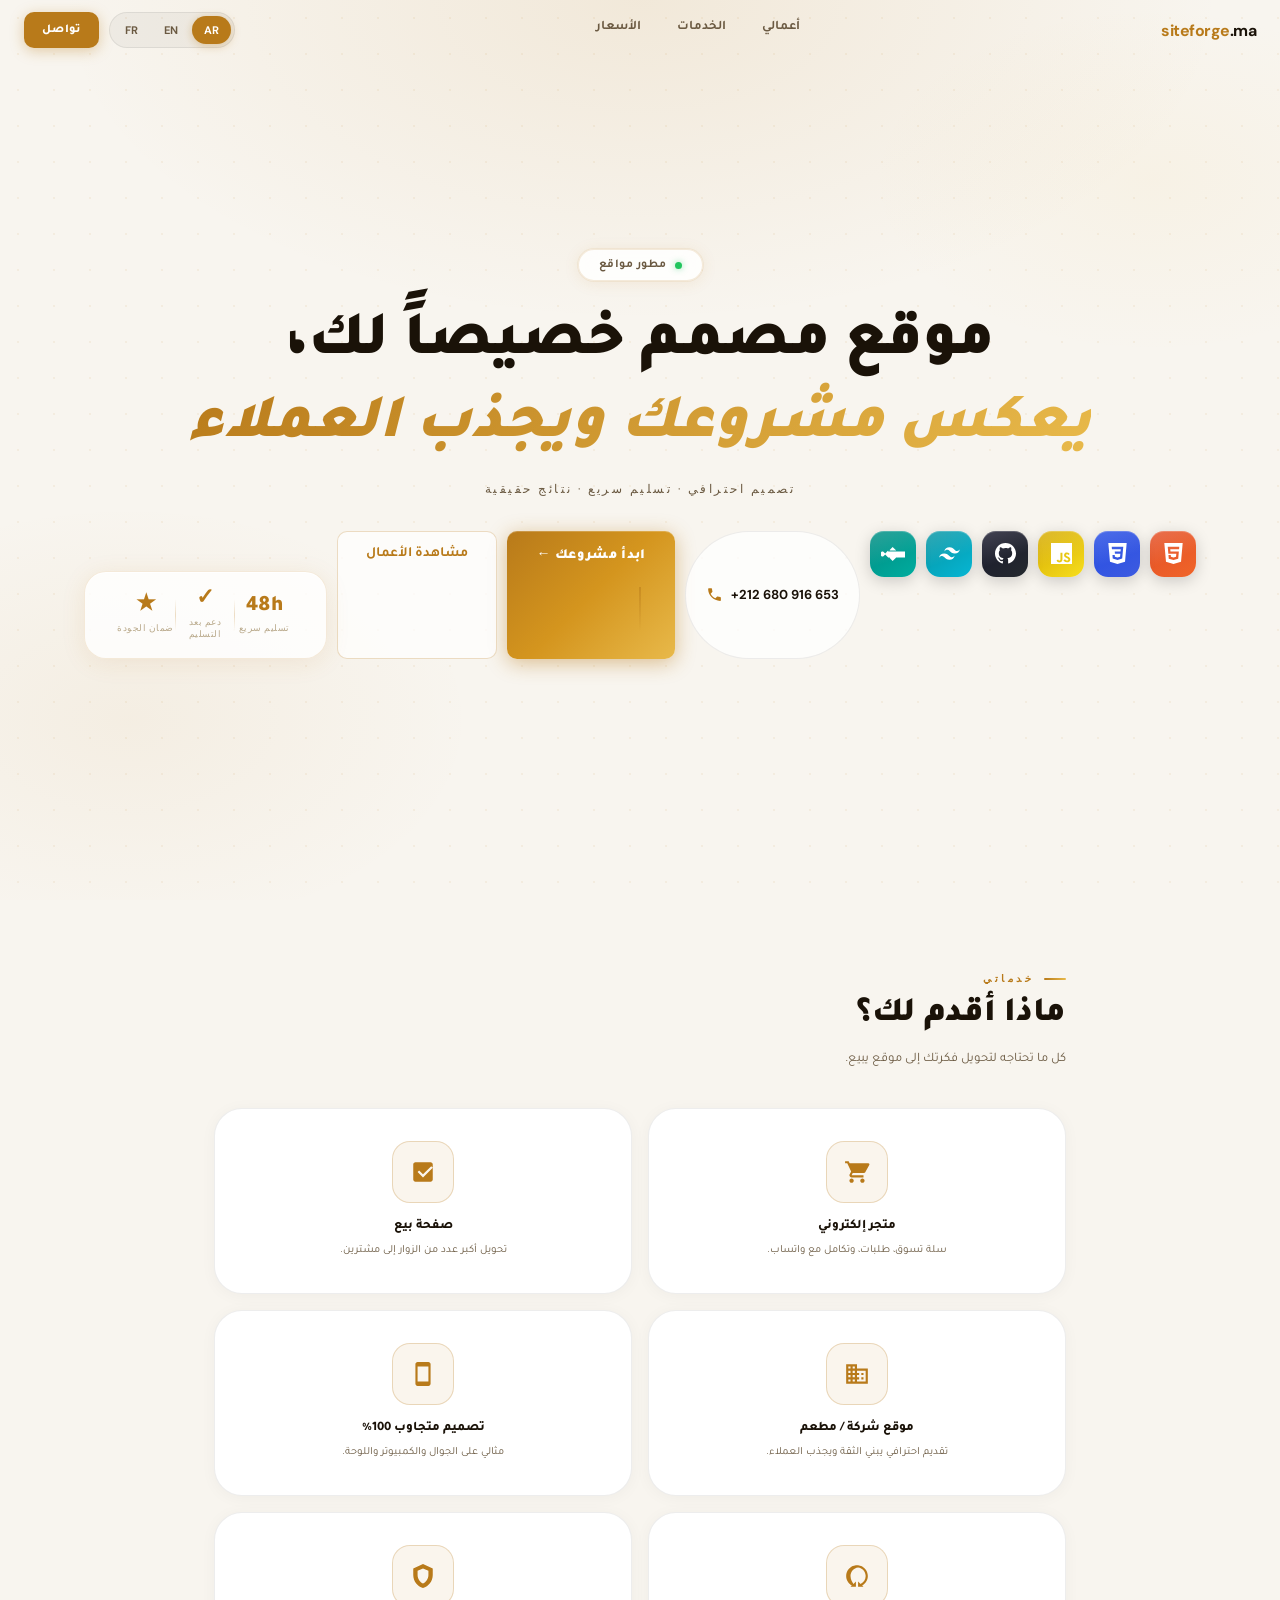
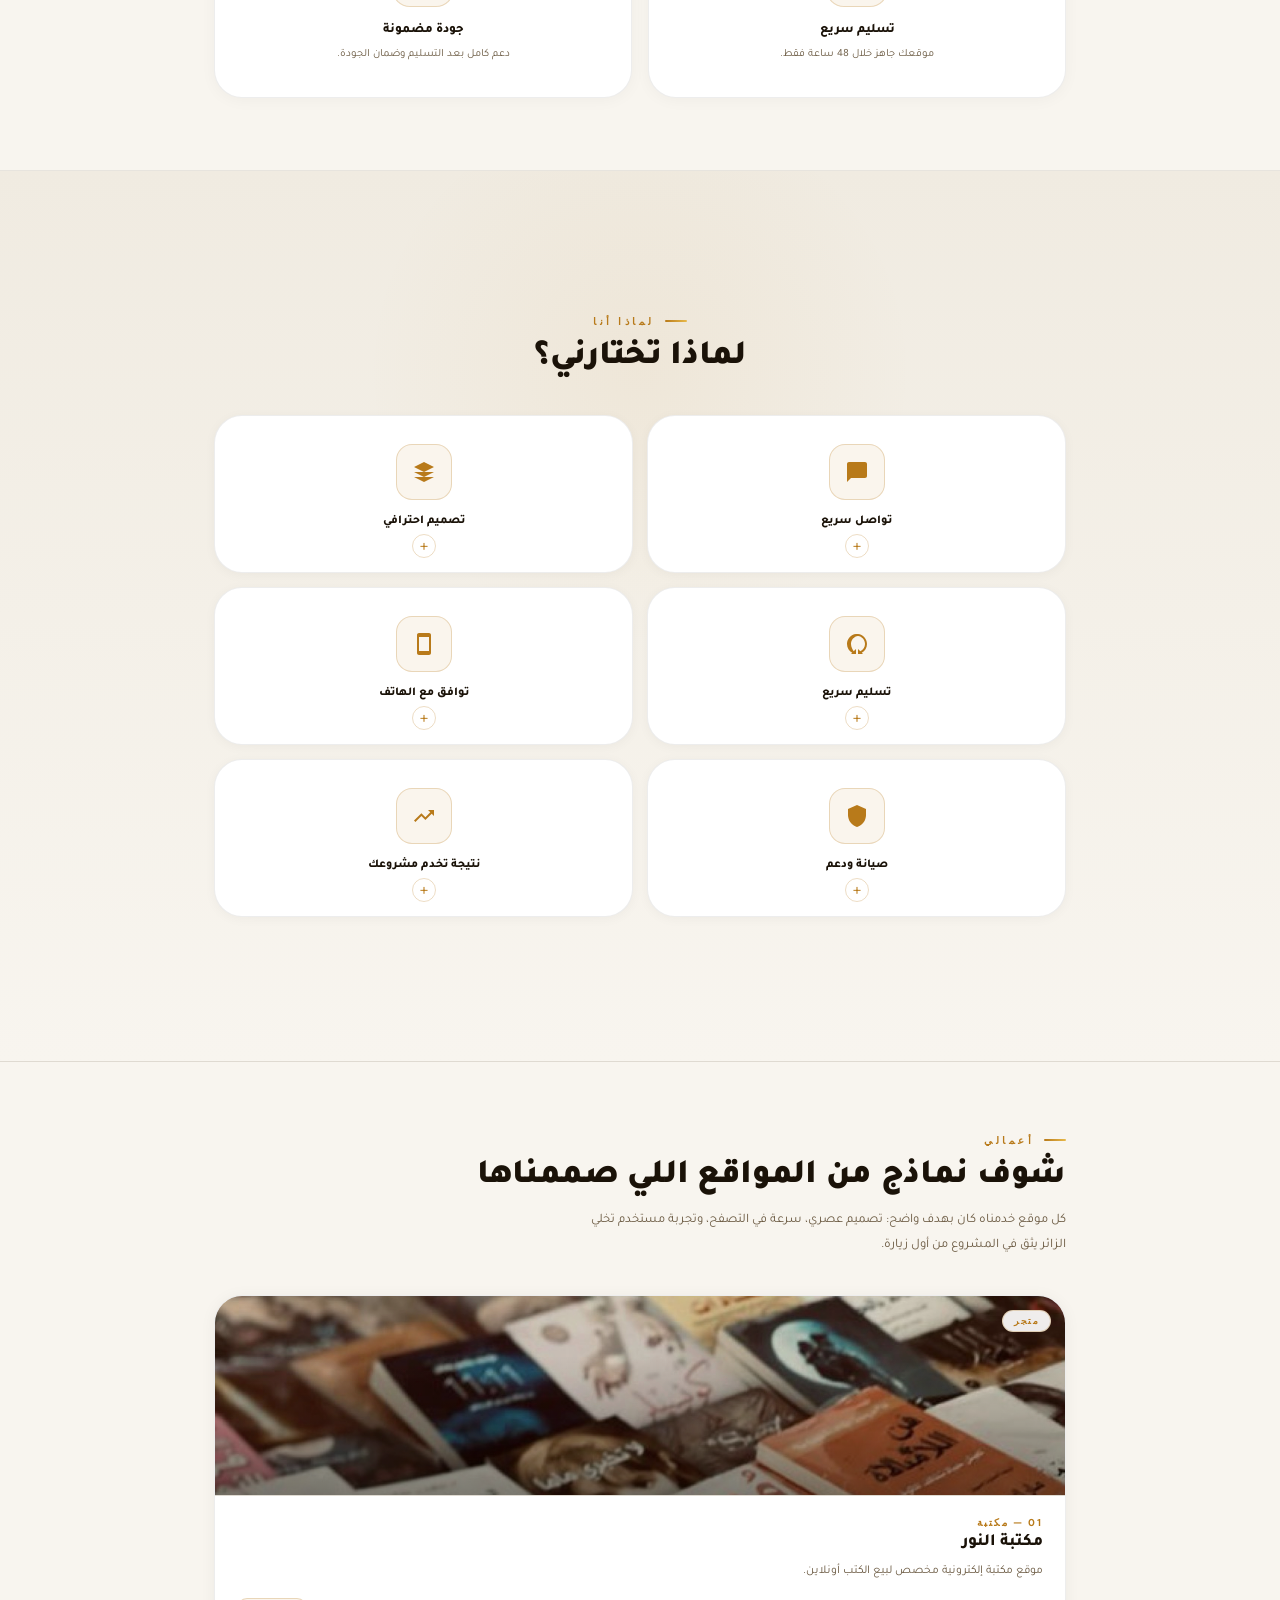
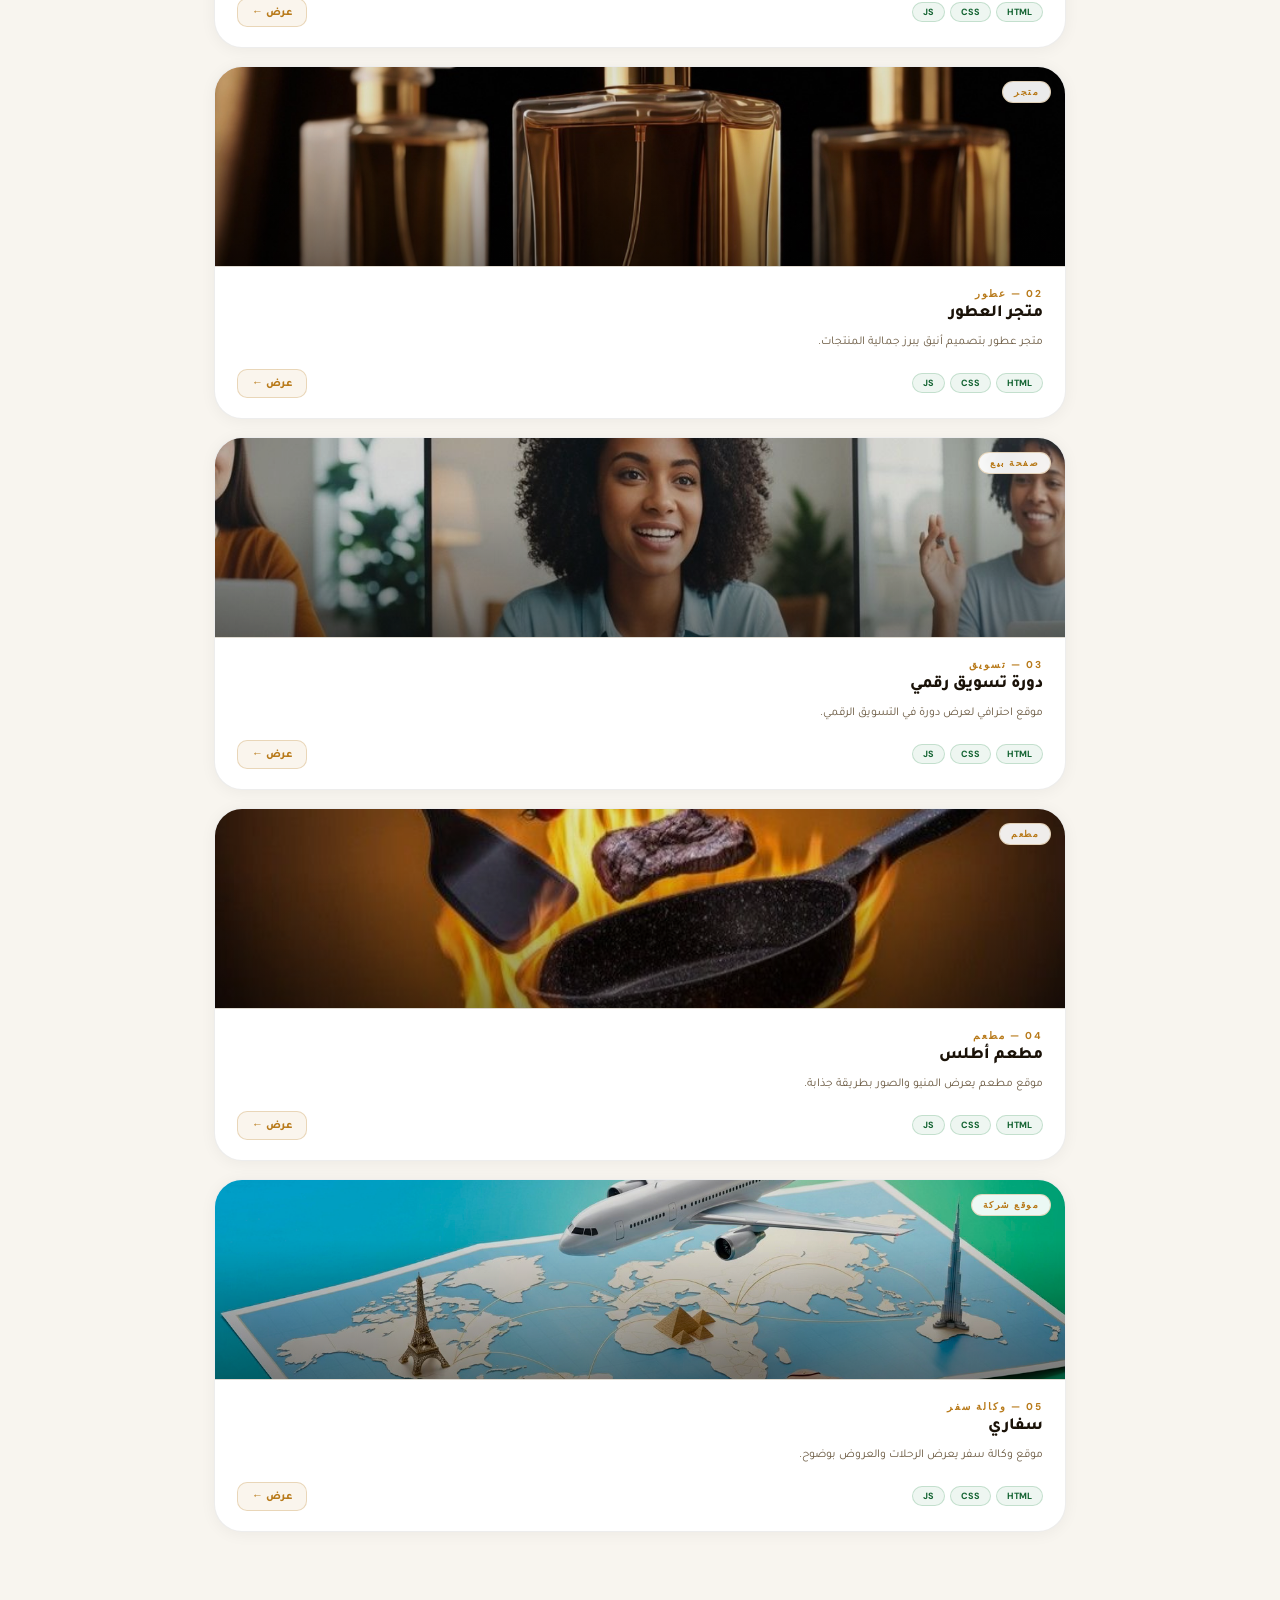
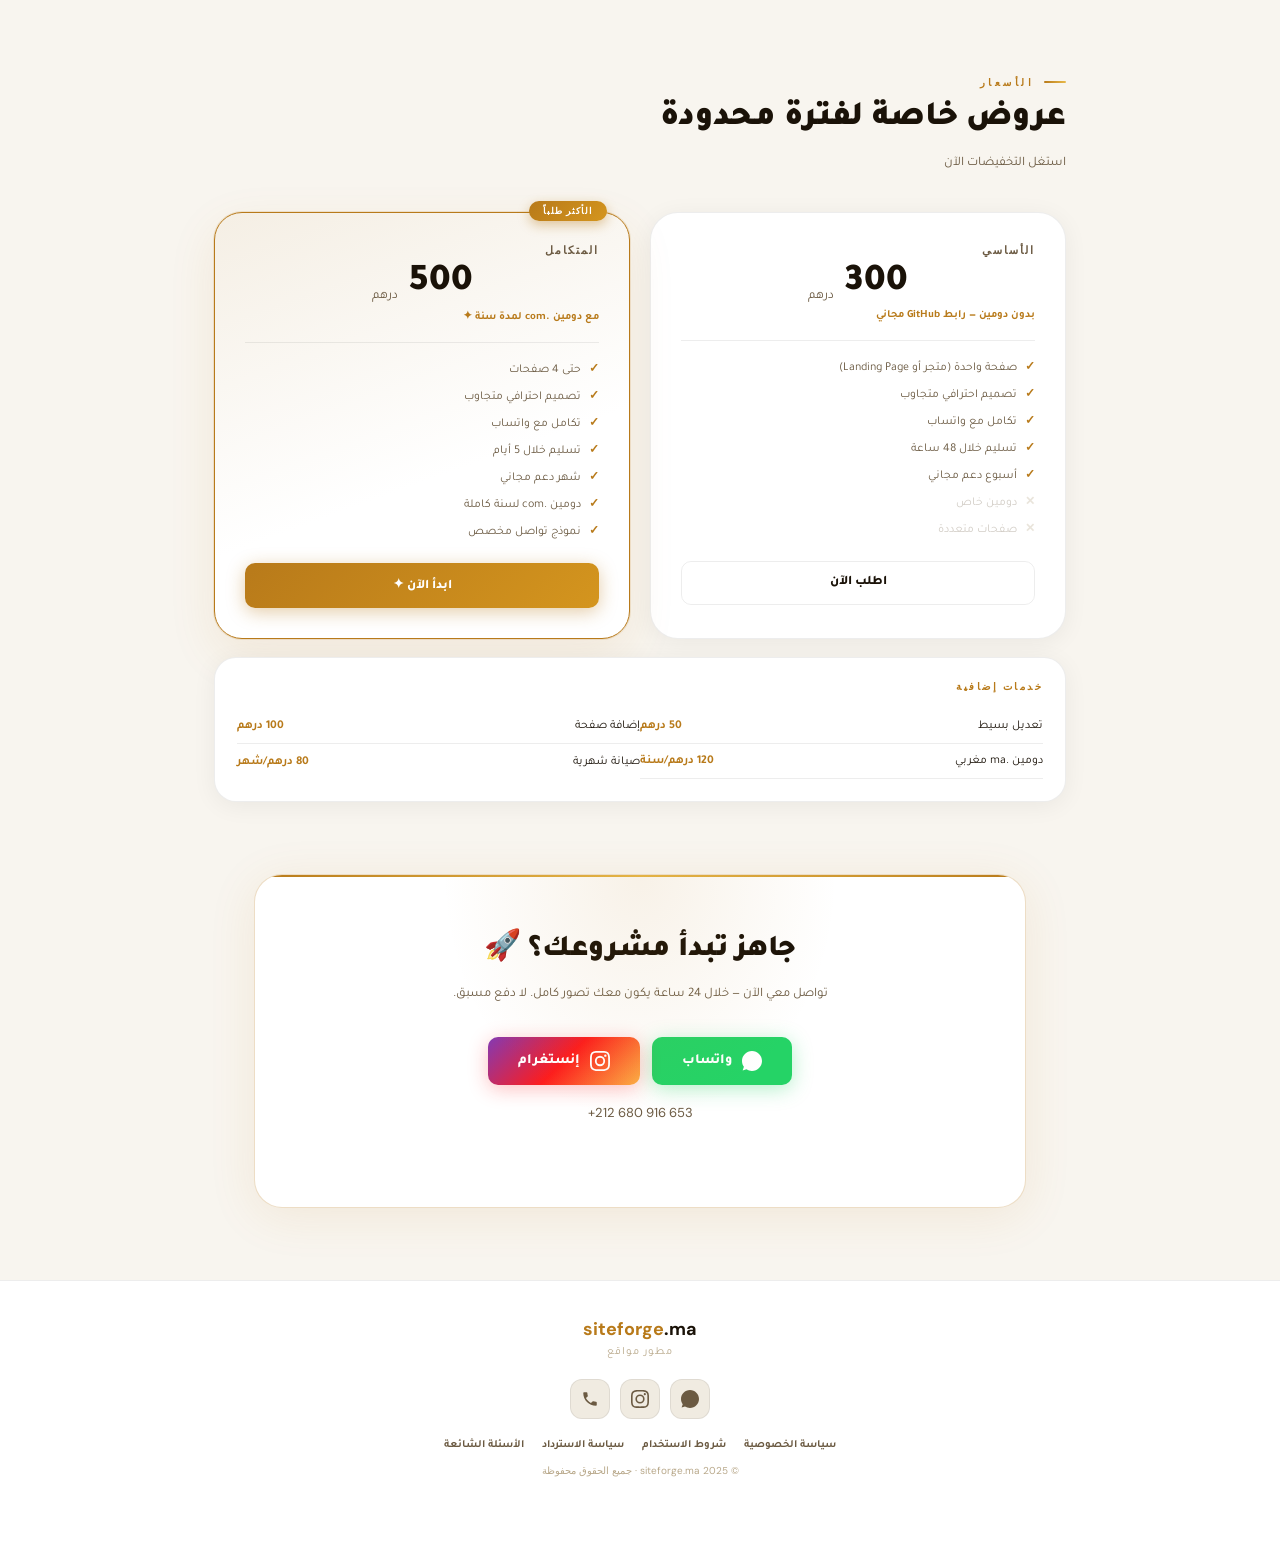
==== commit 93398447: "Update index.html" ====
--- a/index.html
+++ b/index.html
@@ -57,12 +57,11 @@
     <div class="tech-icon ti-github" title="GitHub"><svg viewBox="0 0 24 24" fill="white" width="21" height="21"><path d="M12 0C5.374 0 0 5.373 0 12c0 5.302 3.438 9.8 8.207 11.387.599.111.793-.261.793-.577v-2.234c-3.338.726-4.033-1.416-4.033-1.416-.546-1.387-1.333-1.756-1.333-1.756-1.089-.745.083-.729.083-.729 1.205.084 1.839 1.237 1.839 1.237 1.07 1.834 2.807 1.304 3.492.997.107-.775.418-1.305.762-1.604-2.665-.305-5.467-1.334-5.467-5.931 0-1.311.469-2.381 1.236-3.221-.124-.303-.535-1.524.117-3.176 0 0 1.008-.322 3.301 1.23A11.509 11.509 0 0 1 12 5.803c1.02.005 2.047.138 3.006.404 2.291-1.552 3.297-1.23 3.297-1.23.653 1.653.242 2.874.118 3.176.77.84 1.235 1.911 1.235 3.221 0 4.609-2.807 5.624-5.479 5.921.43.372.823 1.102.823 2.222v3.293c0 .319.192.694.801.576C20.566 21.797 24 17.3 24 12c0-6.627-5.373-12-12-12z"/></svg></div>
     <div class="tech-icon ti-tailwind" title="Tailwind CSS"><svg viewBox="0 0 24 24" fill="white" width="21" height="21"><path d="M12.001 4.8c-3.2 0-5.2 1.6-6 4.8 1.2-1.6 2.6-2.2 4.2-1.8.913.228 1.565.89 2.288 1.624C13.666 10.618 15.027 12 18.001 12c3.2 0 5.2-1.6 6-4.8-1.2 1.6-2.6 2.2-4.2 1.8-.913-.228-1.565-.89-2.288-1.624C16.337 6.182 14.976 4.8 12.001 4.8zm-6 7.2c-3.2 0-5.2 1.6-6 4.8 1.2-1.6 2.6-2.2 4.2-1.8.913.228 1.565.89 2.288 1.624 1.177 1.194 2.538 2.576 5.512 2.576 3.2 0 5.2-1.6 6-4.8-1.2 1.6-2.6 2.2-4.2 1.8-.913-.228-1.565-.89-2.288-1.624C10.337 13.382 8.976 12 6.001 12z"/></svg></div>
     <div class="tech-icon ti-netlify" title="Netlify">
-      <svg viewBox="0 0 24 24" xmlns="http://www.w3.org/2000/svg" width="21" height="21">
-        <path fill="#00C7B7" d="M3.222 7.778L7.778 3.222h8.444l4.556 4.556v8.444l-4.556 4.556H7.778l-4.556-4.556V7.778z"/>
-        <path fill="#ffffff" d="M9.5 7h2v10h-2zM12.5 7h2v10h-2z"/>
-      </svg>
-    </div>
-  </div>
+  <svg viewBox="0 0 128 128" width="24" height="24">
+    <path fill="#fff" d="M47.2 45.5h33.6l-4.9-4.9-9.9-9.9-3.9-3.9-15.8 15.8.9 2.9zM80.8 82.5H47.2l-.9 2.9 15.8 15.8 3.9-3.9 9.9-9.9 4.9-4.9zM40.6 52.1L24.8 67.9l4.1 4.1 11.7 11.7V52.1zM87.4 52.1v31.6l11.7-11.7 4.1-4.1-15.8-15.8zM38.2 45.5L22.4 61.3l-9.5-9.5-2.9-1H4.6L0 55.2v17.6l4.6 4.6h5.4l2.9-1 9.5-9.5 15.8 15.8h94.4l4.6-4.6V55.2l-4.6-4.6H38.2v-5.1z"/>
+  </svg>
+</div>
+
 
   <div class="hero-btns rv">
     <a href="https://wa.me/212680916653" target="_blank" rel="noopener noreferrer" class="btn-phone" dir="ltr"><svg width="17" height="17" viewBox="0 0 24 24" fill="currentColor"><path d="M6.62 10.79c1.44 2.83 3.76 5.14 6.59 6.59l2.2-2.2c.27-.27.67-.36 1.02-.24 1.12.37 2.33.57 3.57.57.55 0 1 .45 1 1V20c0 .55-.45 1-1 1-9.39 0-17-7.61-17-17 0-.55.45-1 1-1h3.5c.55 0 1 .45 1 1 0 1.25.2 2.45.57 3.57.11.35.03.74-.25 1.02l-2.2 2.2z"/></svg>+212 680 916 653</a>
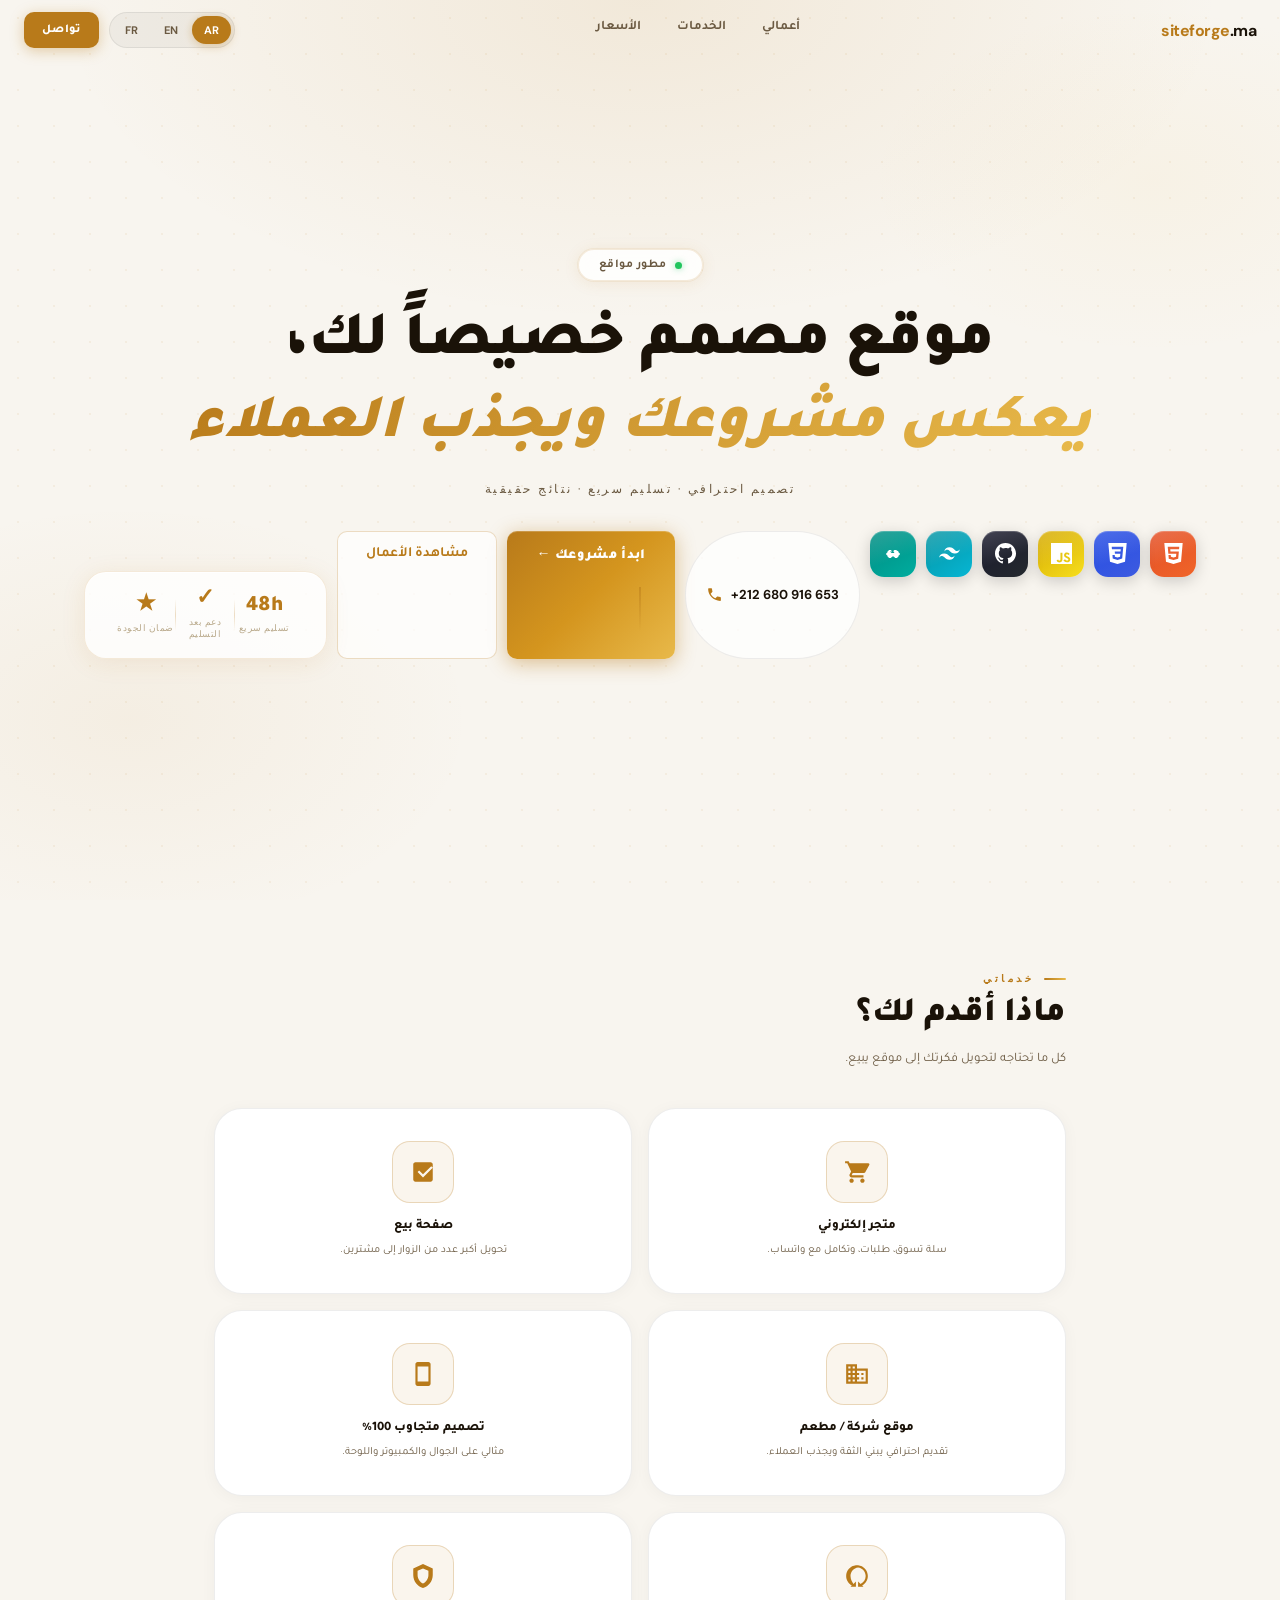
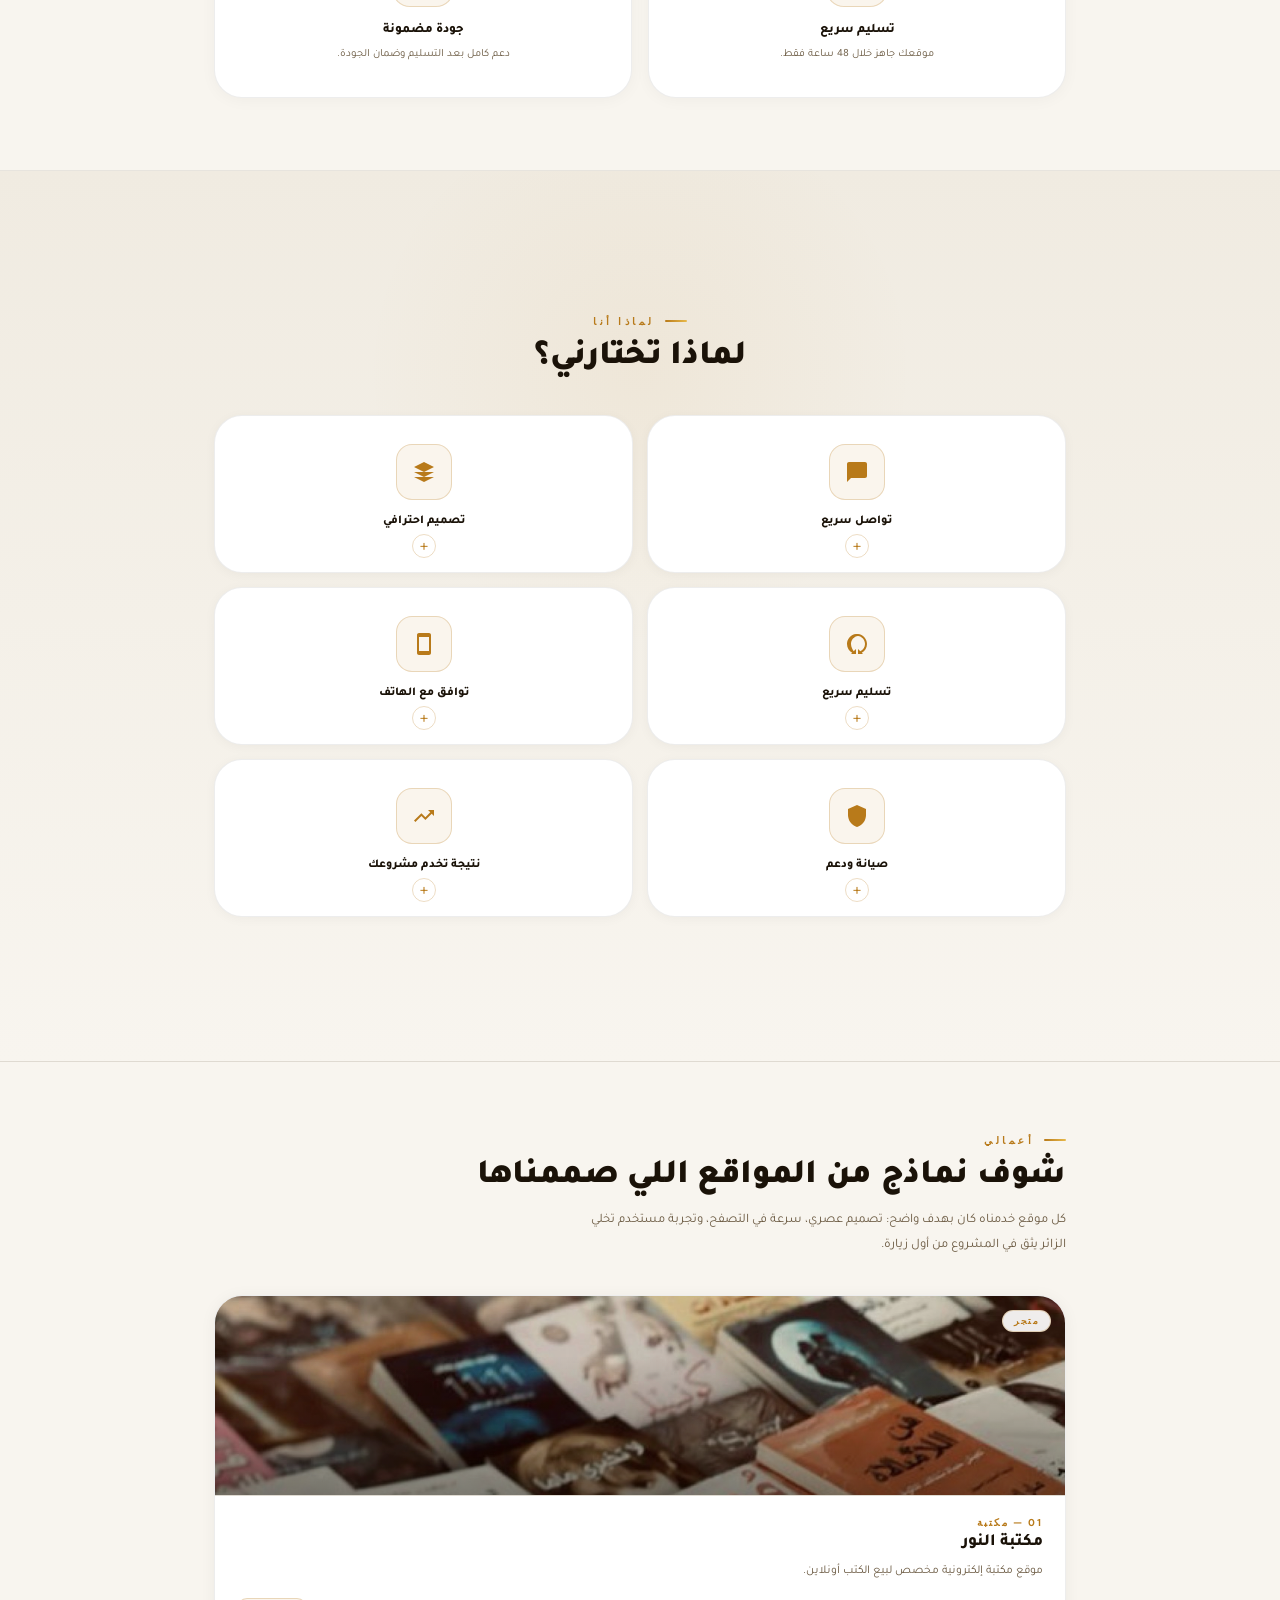
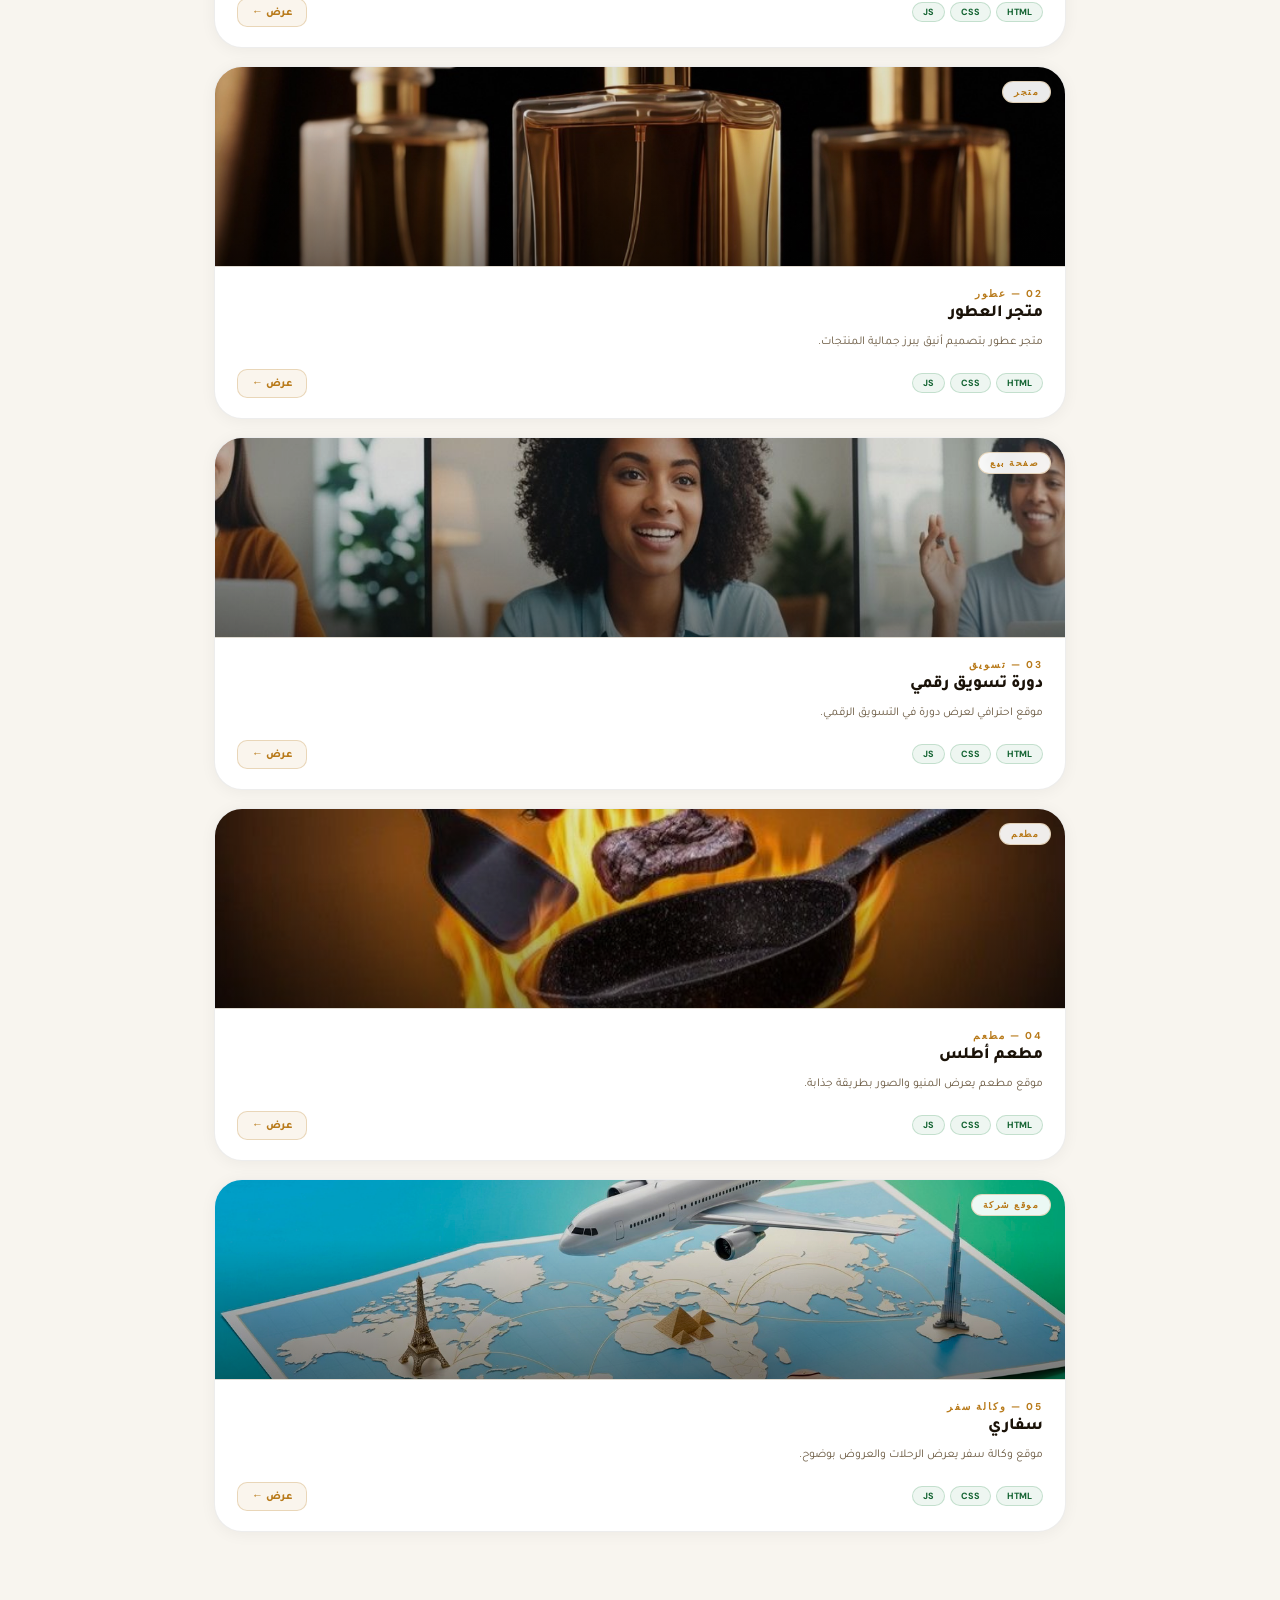
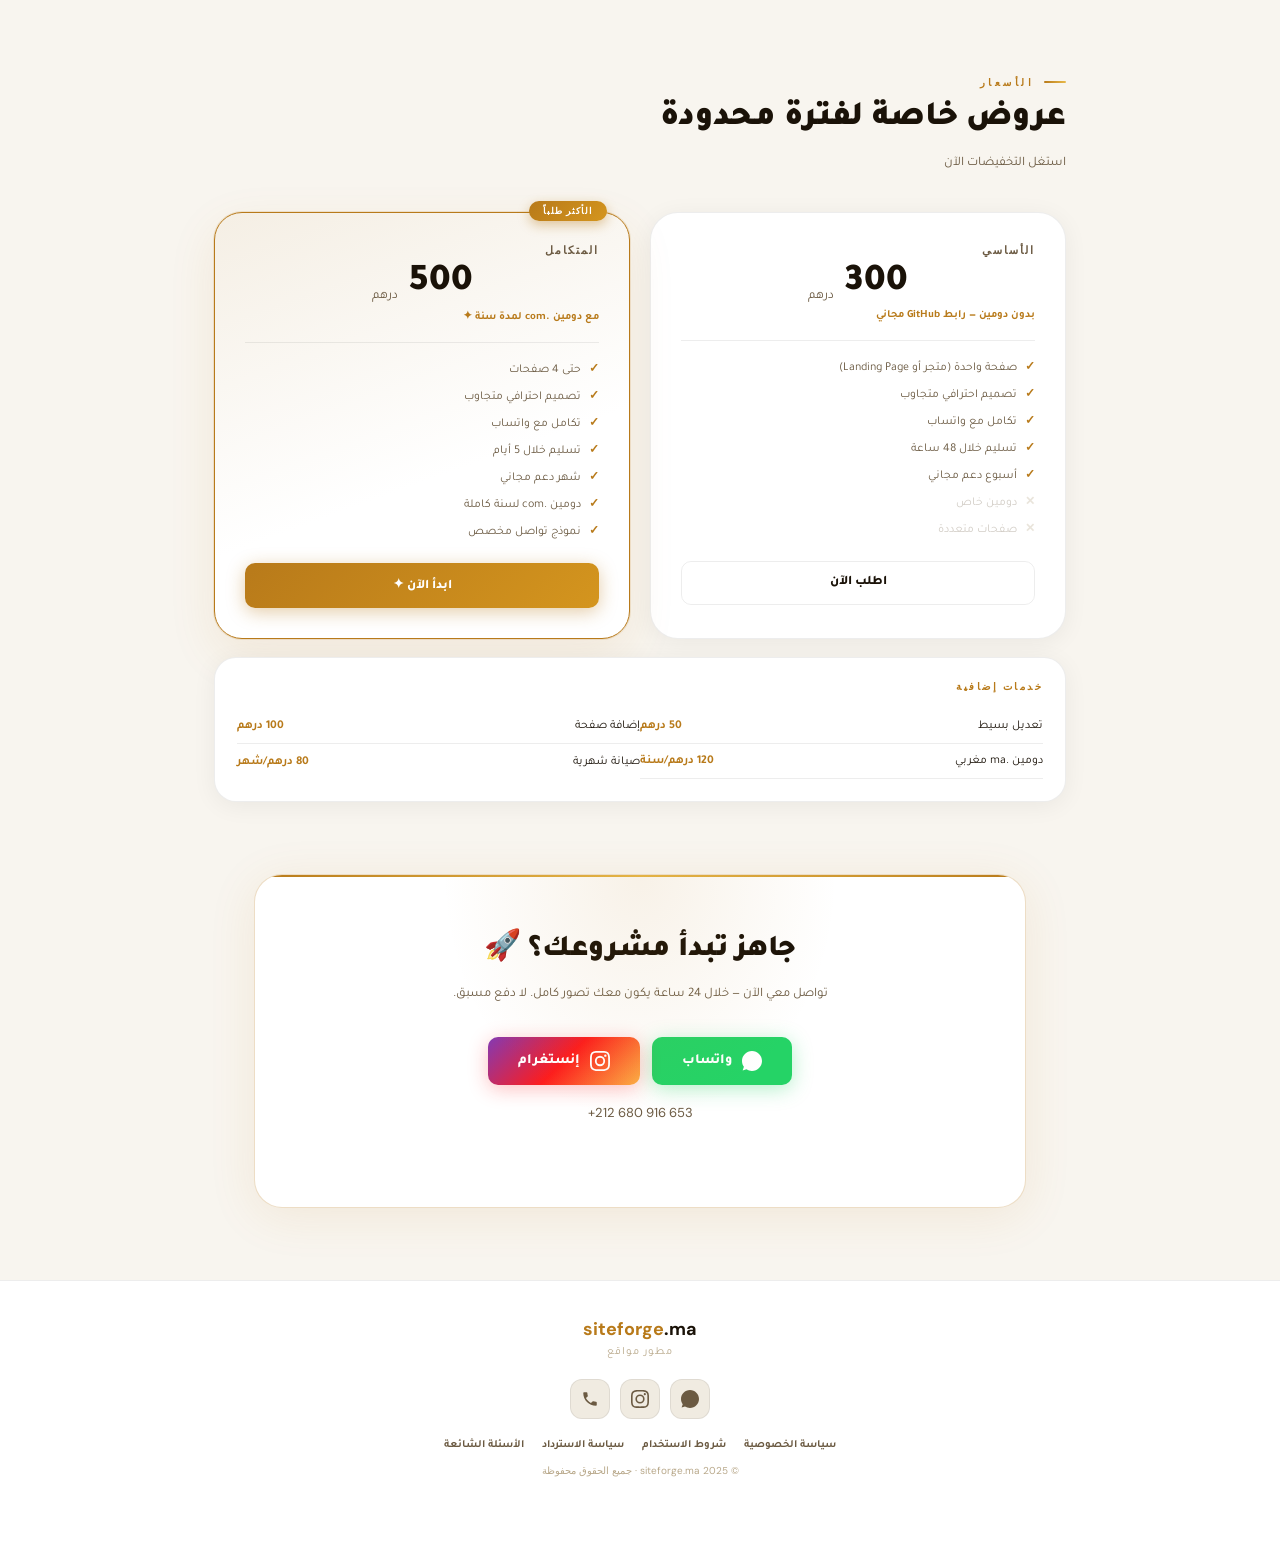
==== commit de53f301: "Update index.html" ====
--- a/index.html
+++ b/index.html
@@ -57,8 +57,8 @@
     <div class="tech-icon ti-github" title="GitHub"><svg viewBox="0 0 24 24" fill="white" width="21" height="21"><path d="M12 0C5.374 0 0 5.373 0 12c0 5.302 3.438 9.8 8.207 11.387.599.111.793-.261.793-.577v-2.234c-3.338.726-4.033-1.416-4.033-1.416-.546-1.387-1.333-1.756-1.333-1.756-1.089-.745.083-.729.083-.729 1.205.084 1.839 1.237 1.839 1.237 1.07 1.834 2.807 1.304 3.492.997.107-.775.418-1.305.762-1.604-2.665-.305-5.467-1.334-5.467-5.931 0-1.311.469-2.381 1.236-3.221-.124-.303-.535-1.524.117-3.176 0 0 1.008-.322 3.301 1.23A11.509 11.509 0 0 1 12 5.803c1.02.005 2.047.138 3.006.404 2.291-1.552 3.297-1.23 3.297-1.23.653 1.653.242 2.874.118 3.176.77.84 1.235 1.911 1.235 3.221 0 4.609-2.807 5.624-5.479 5.921.43.372.823 1.102.823 2.222v3.293c0 .319.192.694.801.576C20.566 21.797 24 17.3 24 12c0-6.627-5.373-12-12-12z"/></svg></div>
     <div class="tech-icon ti-tailwind" title="Tailwind CSS"><svg viewBox="0 0 24 24" fill="white" width="21" height="21"><path d="M12.001 4.8c-3.2 0-5.2 1.6-6 4.8 1.2-1.6 2.6-2.2 4.2-1.8.913.228 1.565.89 2.288 1.624C13.666 10.618 15.027 12 18.001 12c3.2 0 5.2-1.6 6-4.8-1.2 1.6-2.6 2.2-4.2 1.8-.913-.228-1.565-.89-2.288-1.624C16.337 6.182 14.976 4.8 12.001 4.8zm-6 7.2c-3.2 0-5.2 1.6-6 4.8 1.2-1.6 2.6-2.2 4.2-1.8.913.228 1.565.89 2.288 1.624 1.177 1.194 2.538 2.576 5.512 2.576 3.2 0 5.2-1.6 6-4.8-1.2 1.6-2.6 2.2-4.2 1.8-.913-.228-1.565-.89-2.288-1.624C10.337 13.382 8.976 12 6.001 12z"/></svg></div>
     <div class="tech-icon ti-netlify" title="Netlify">
-  <svg viewBox="0 0 128 128" width="24" height="24">
-    <path fill="#fff" d="M47.2 45.5h33.6l-4.9-4.9-9.9-9.9-3.9-3.9-15.8 15.8.9 2.9zM80.8 82.5H47.2l-.9 2.9 15.8 15.8 3.9-3.9 9.9-9.9 4.9-4.9zM40.6 52.1L24.8 67.9l4.1 4.1 11.7 11.7V52.1zM87.4 52.1v31.6l11.7-11.7 4.1-4.1-15.8-15.8zM38.2 45.5L22.4 61.3l-9.5-9.5-2.9-1H4.6L0 55.2v17.6l4.6 4.6h5.4l2.9-1 9.5-9.5 15.8 15.8h94.4l4.6-4.6V55.2l-4.6-4.6H38.2v-5.1z"/>
+  <svg viewBox="0 0 24 24" width="22" height="22" fill="white" xmlns="http://www.w3.org/2000/svg">
+    <path d="M13.533 11.02h-3.06l-.002-.005-1.75-1.75v-.005H11.3L9.55 7.51H7.738L6.02 9.228v.857L4.536 11.57v.862L6.02 13.915v.858l1.718 1.718H9.55l1.75-1.75h-1.578l-.002-.005 3.06.005-.001-.005 1.689 1.755h1.812l1.718-1.718v-.858l1.484-1.484v-.862l-1.484-1.484v-.857L15.28 7.51h-1.812l-1.689 1.755.754-.245z"/>
   </svg>
 </div>
 
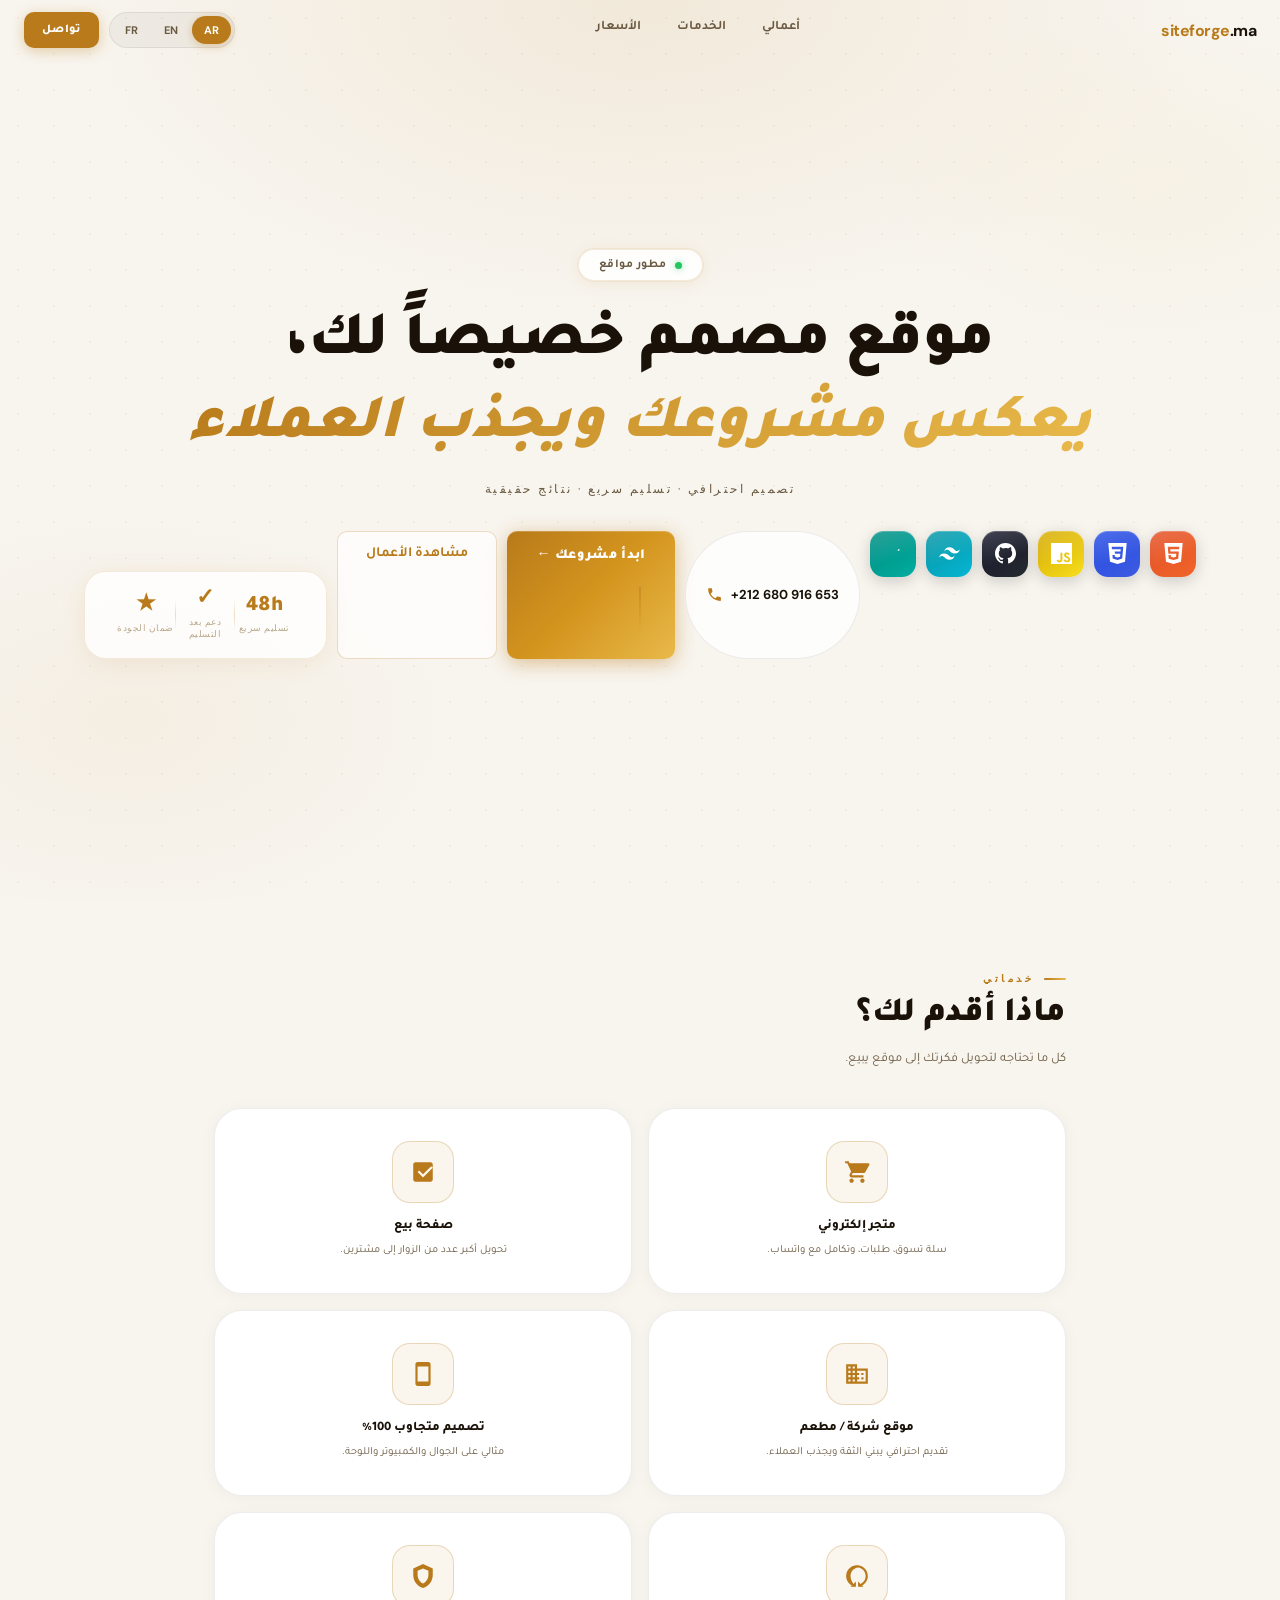
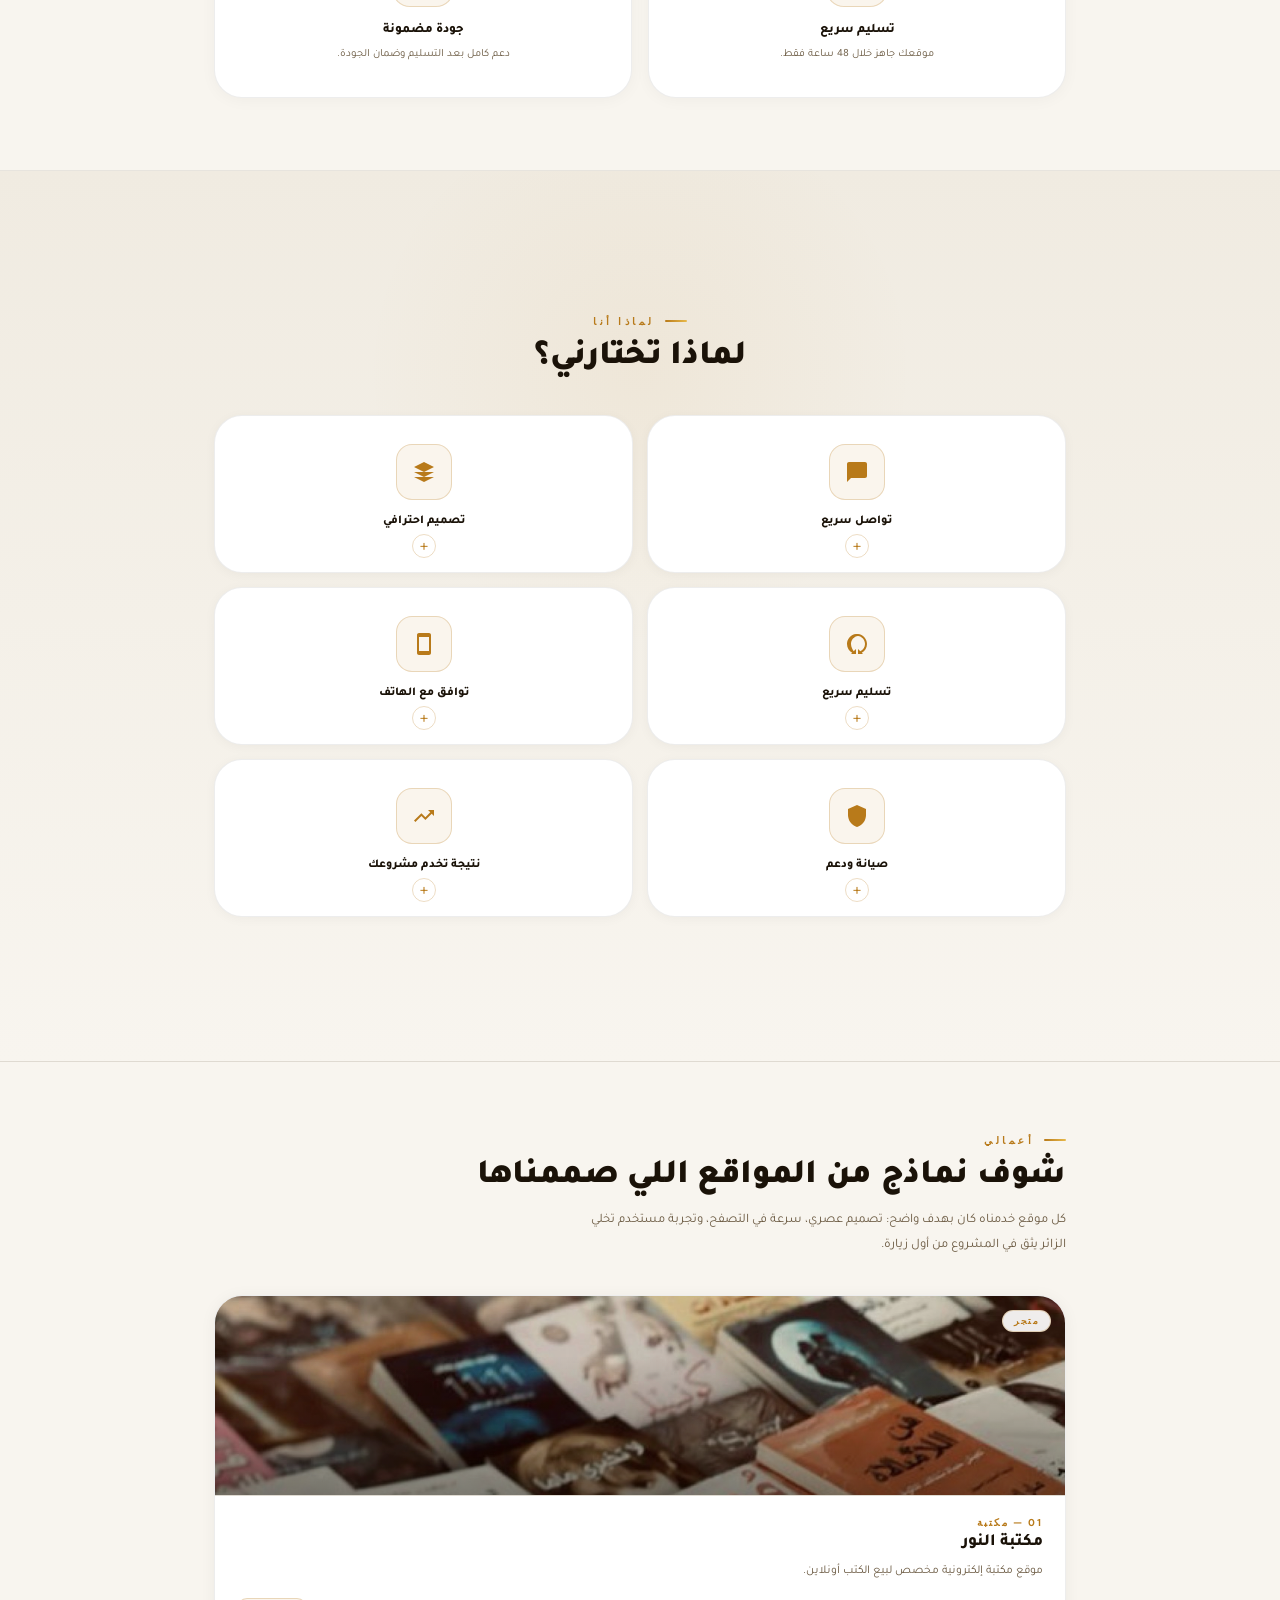
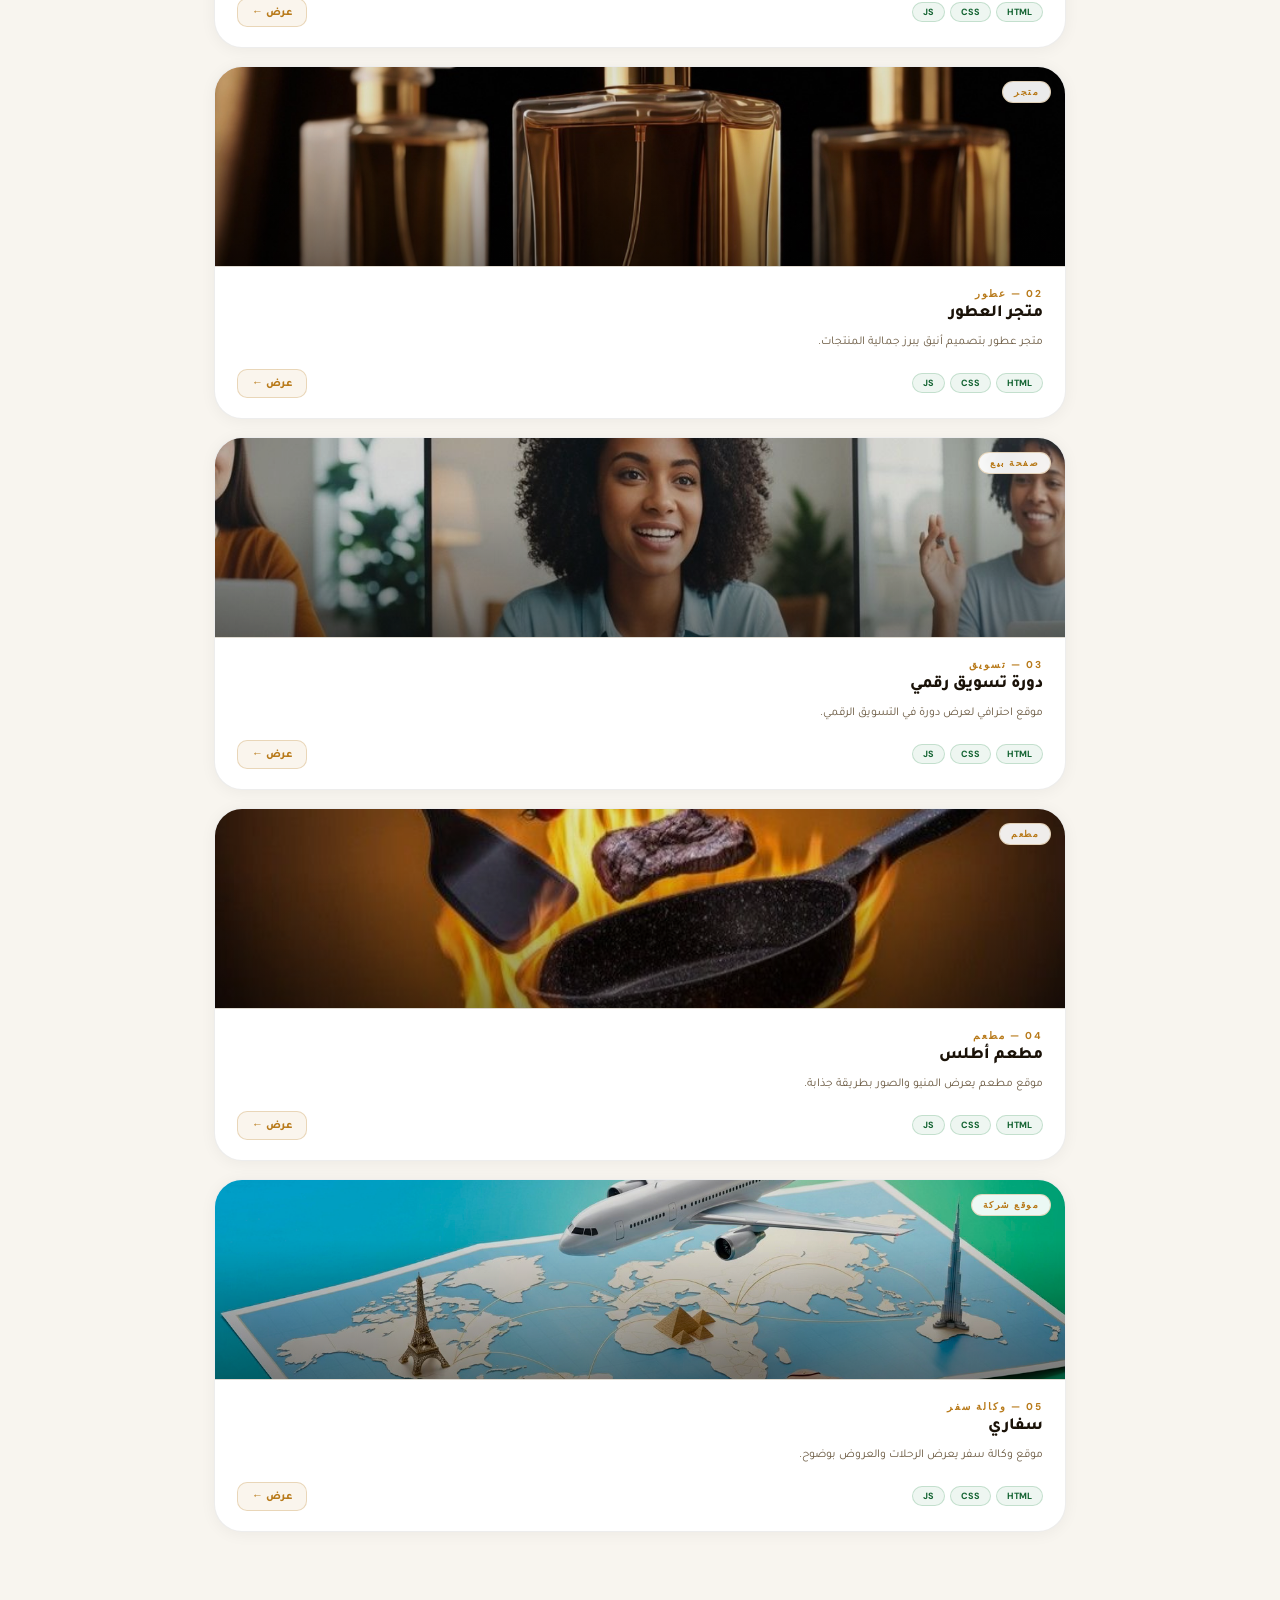
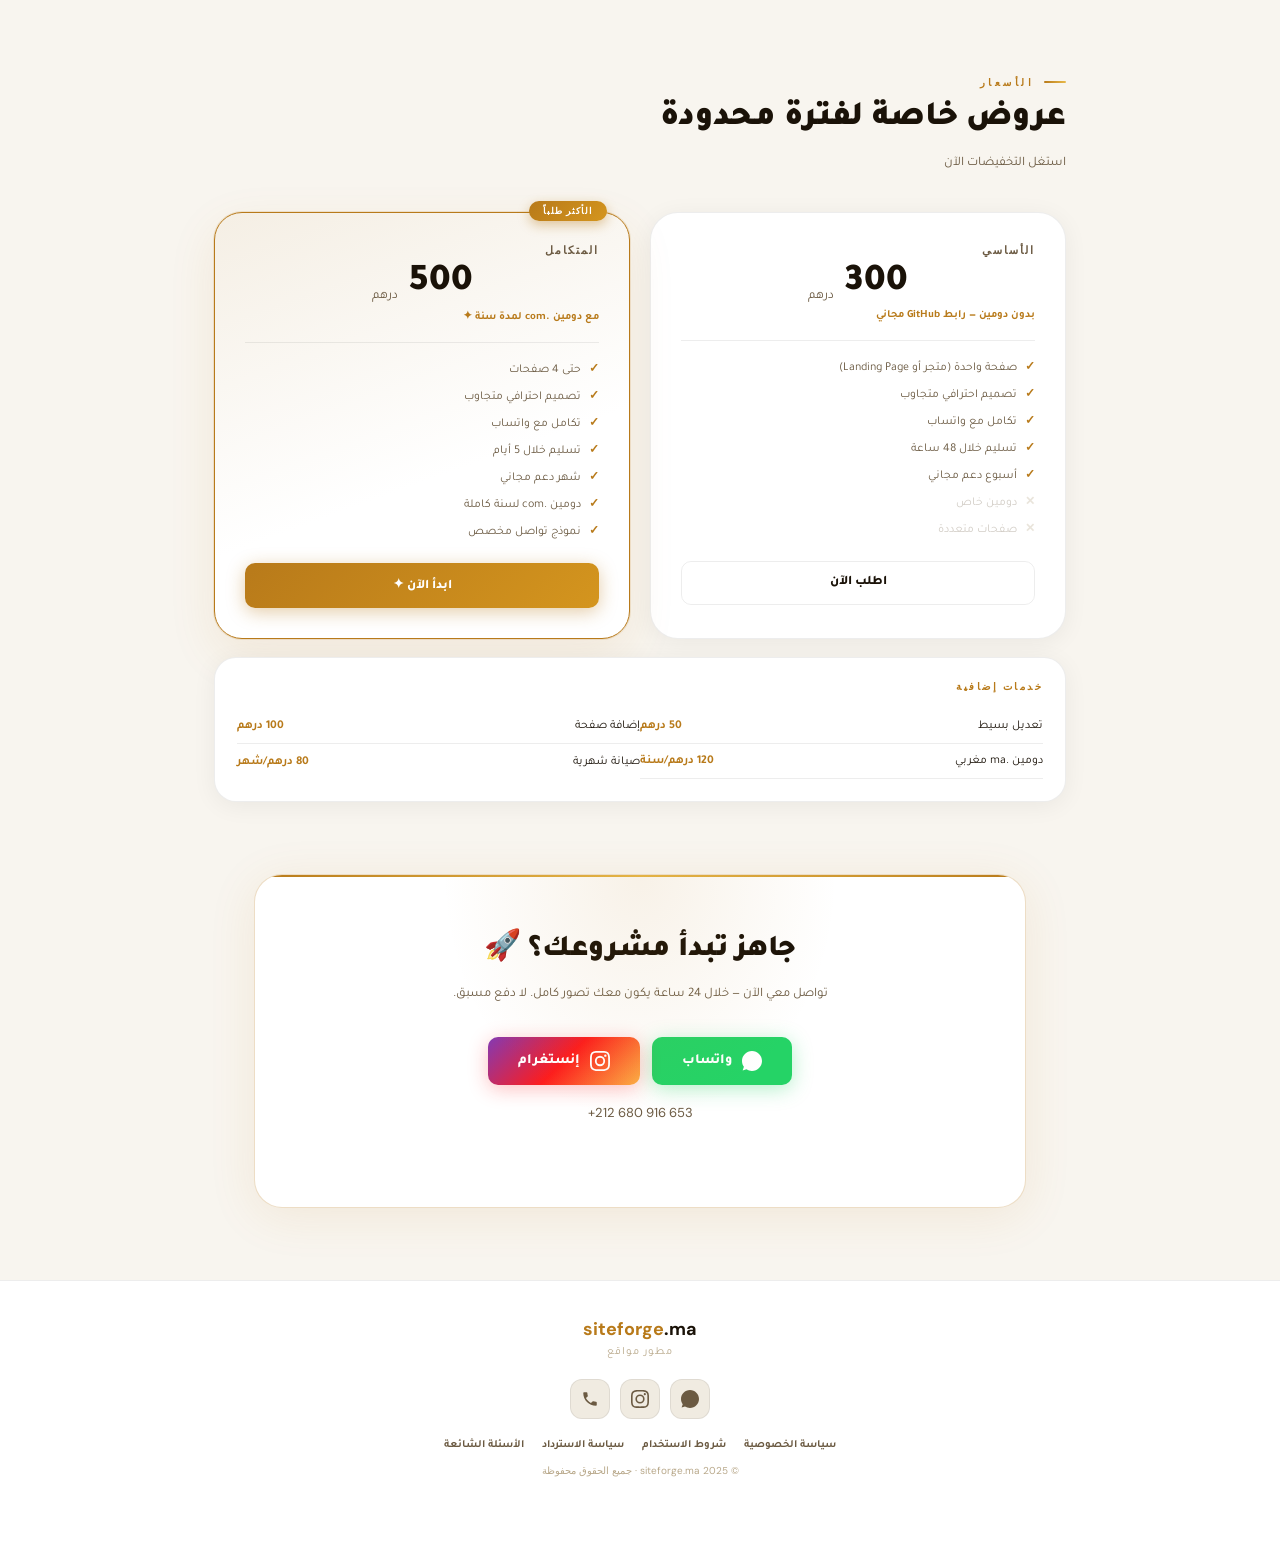
==== commit 28ccc61e: "Update index.html" ====
--- a/index.html
+++ b/index.html
@@ -58,9 +58,10 @@
     <div class="tech-icon ti-tailwind" title="Tailwind CSS"><svg viewBox="0 0 24 24" fill="white" width="21" height="21"><path d="M12.001 4.8c-3.2 0-5.2 1.6-6 4.8 1.2-1.6 2.6-2.2 4.2-1.8.913.228 1.565.89 2.288 1.624C13.666 10.618 15.027 12 18.001 12c3.2 0 5.2-1.6 6-4.8-1.2 1.6-2.6 2.2-4.2 1.8-.913-.228-1.565-.89-2.288-1.624C16.337 6.182 14.976 4.8 12.001 4.8zm-6 7.2c-3.2 0-5.2 1.6-6 4.8 1.2-1.6 2.6-2.2 4.2-1.8.913.228 1.565.89 2.288 1.624 1.177 1.194 2.538 2.576 5.512 2.576 3.2 0 5.2-1.6 6-4.8-1.2 1.6-2.6 2.2-4.2 1.8-.913-.228-1.565-.89-2.288-1.624C10.337 13.382 8.976 12 6.001 12z"/></svg></div>
     <div class="tech-icon ti-netlify" title="Netlify">
   <svg viewBox="0 0 24 24" width="22" height="22" fill="white" xmlns="http://www.w3.org/2000/svg">
-    <path d="M13.533 11.02h-3.06l-.002-.005-1.75-1.75v-.005H11.3L9.55 7.51H7.738L6.02 9.228v.857L4.536 11.57v.862L6.02 13.915v.858l1.718 1.718H9.55l1.75-1.75h-1.578l-.002-.005 3.06.005-.001-.005 1.689 1.755h1.812l1.718-1.718v-.858l1.484-1.484v-.862l-1.484-1.484v-.857L15.28 7.51h-1.812l-1.689 1.755.754-.245z"/>
+    <path d="M16.934 8.519a1.044 1.044 0 0 1 .303.19l2.349-1.045-1.378-1.378zm.protectedB 1.001l.001.001zM9.771 6.23a1.118 1.118 0 0 1 .117.003h4.24L12.12 4.224a1.08 1.08 0 0 1-.042.033zm-3.141.001L8.088 7.69h1.3L7.073 5.375a1.092 1.092 0 0 1-.443.857zM5.06 14.5l1.302-1.302H5.06zm.899-8.6a1.099 1.099 0 0 1 .299.352L7.455 7.45 6.57 6.563a1.1 1.1 0 0 1-.61-.663zm13.244 4.03l-2.367-2.367a1.09 1.09 0 0 1-.234.267v4.5a1.076 1.076 0 0 1 .234.268zm.607.616l.005.005v-.005zM4.165 9.608 2.25 11.523l1.916 1.916V9.608zm15.453 3.83 1.917-1.916-1.917-1.916zm-15.97 1.63L5.06 16.48v-1.41zm1.938 2.501 2.367-2.367H6.165v2.367a1.09 1.09 0 0 1-.579-.001zm3.397.742 2.134 2.134a1.08 1.08 0 0 1 .042.033H8.12l-.001-.001a1.09 1.09 0 0 1-.135-.157zm3.264 2.19a1.09 1.09 0 0 1-.097-.072l2.008-2.008H13.63zm2.944-2.865 1.383-1.383-2.35-1.046a1.09 1.09 0 0 1-.303.19zm1.952-2.579a1.1 1.1 0 0 1-.29.36l-1.197-1.197h1.487zM16.93 7.69l1.198-1.198a1.1 1.1 0 0 1 .29.36H16.93zM6.165 9.608v4.784H7.69L9.9 12.182v-.363L7.69 9.608zM16.31 9.608h-4.784l-2.21 2.21v.364l2.21 2.21h4.784l2.21-2.21v-.364z"/>
   </svg>
 </div>
+
 
 
   <div class="hero-btns rv">
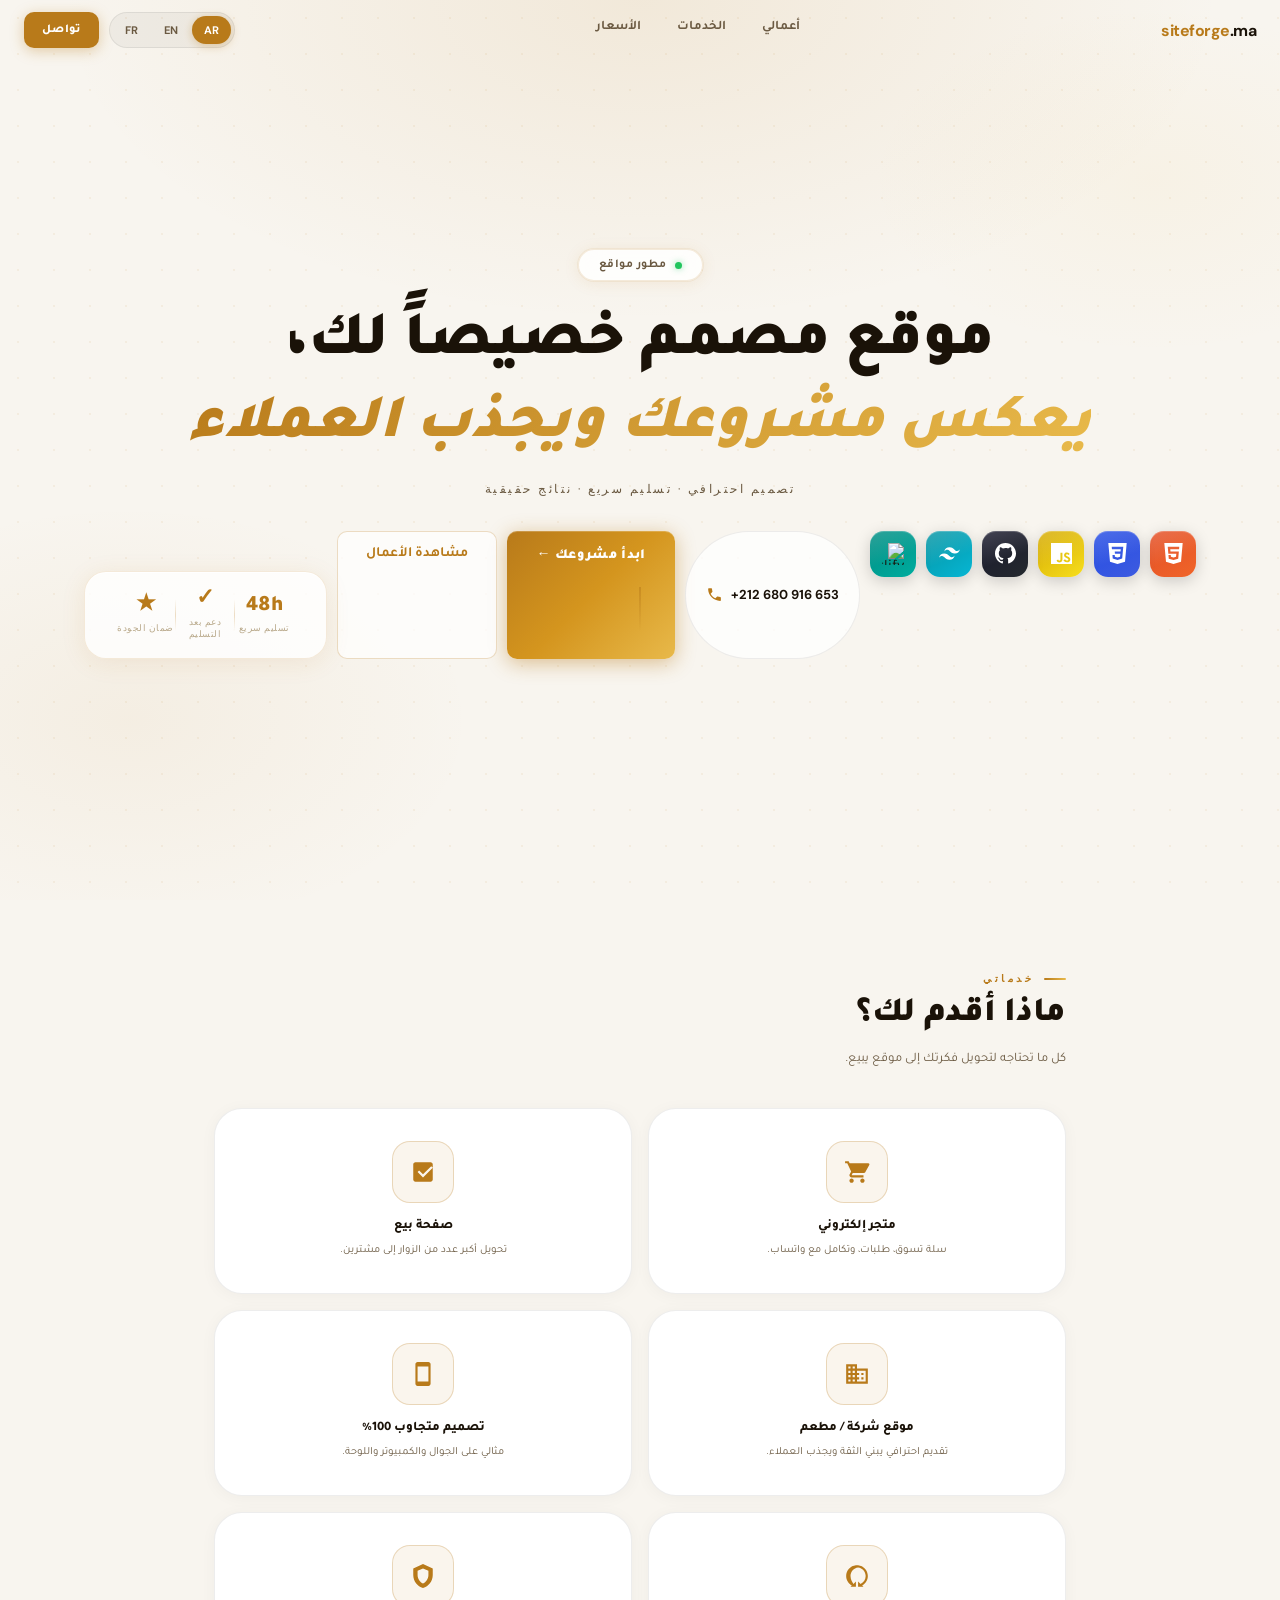
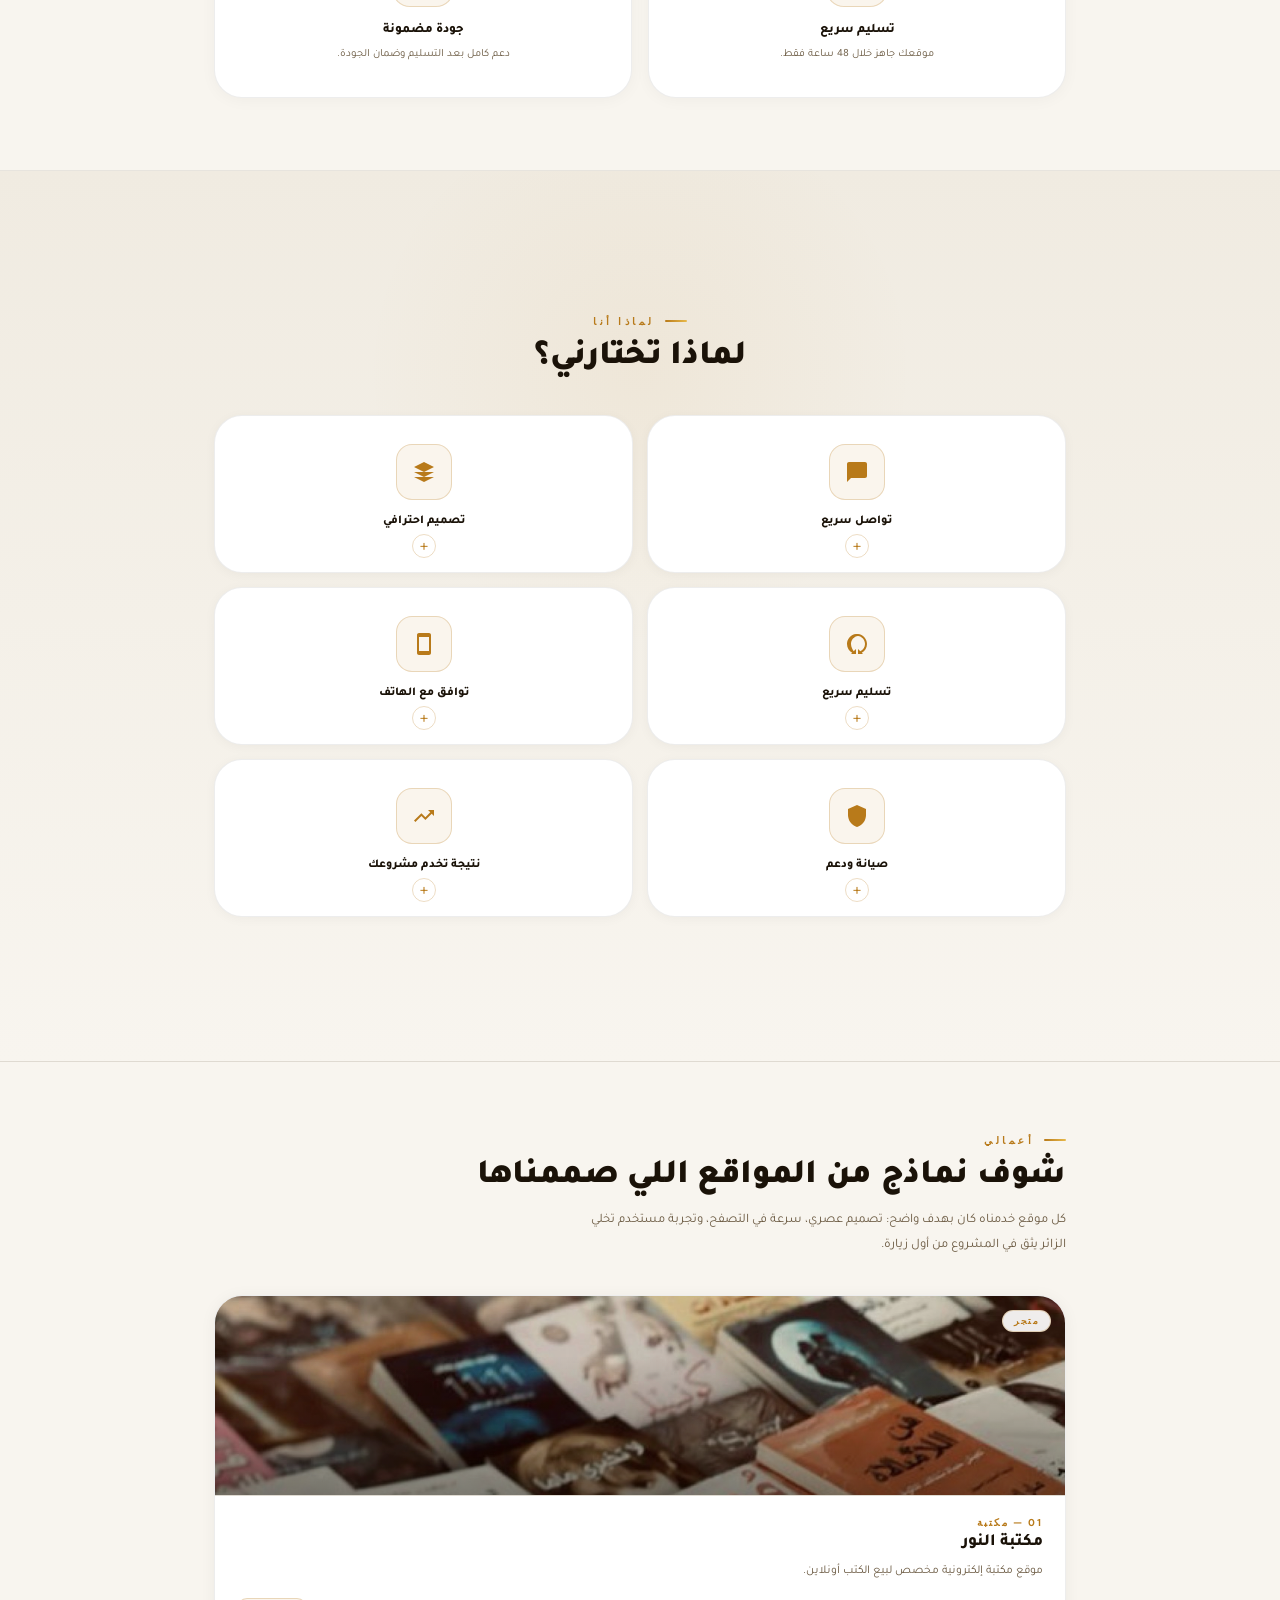
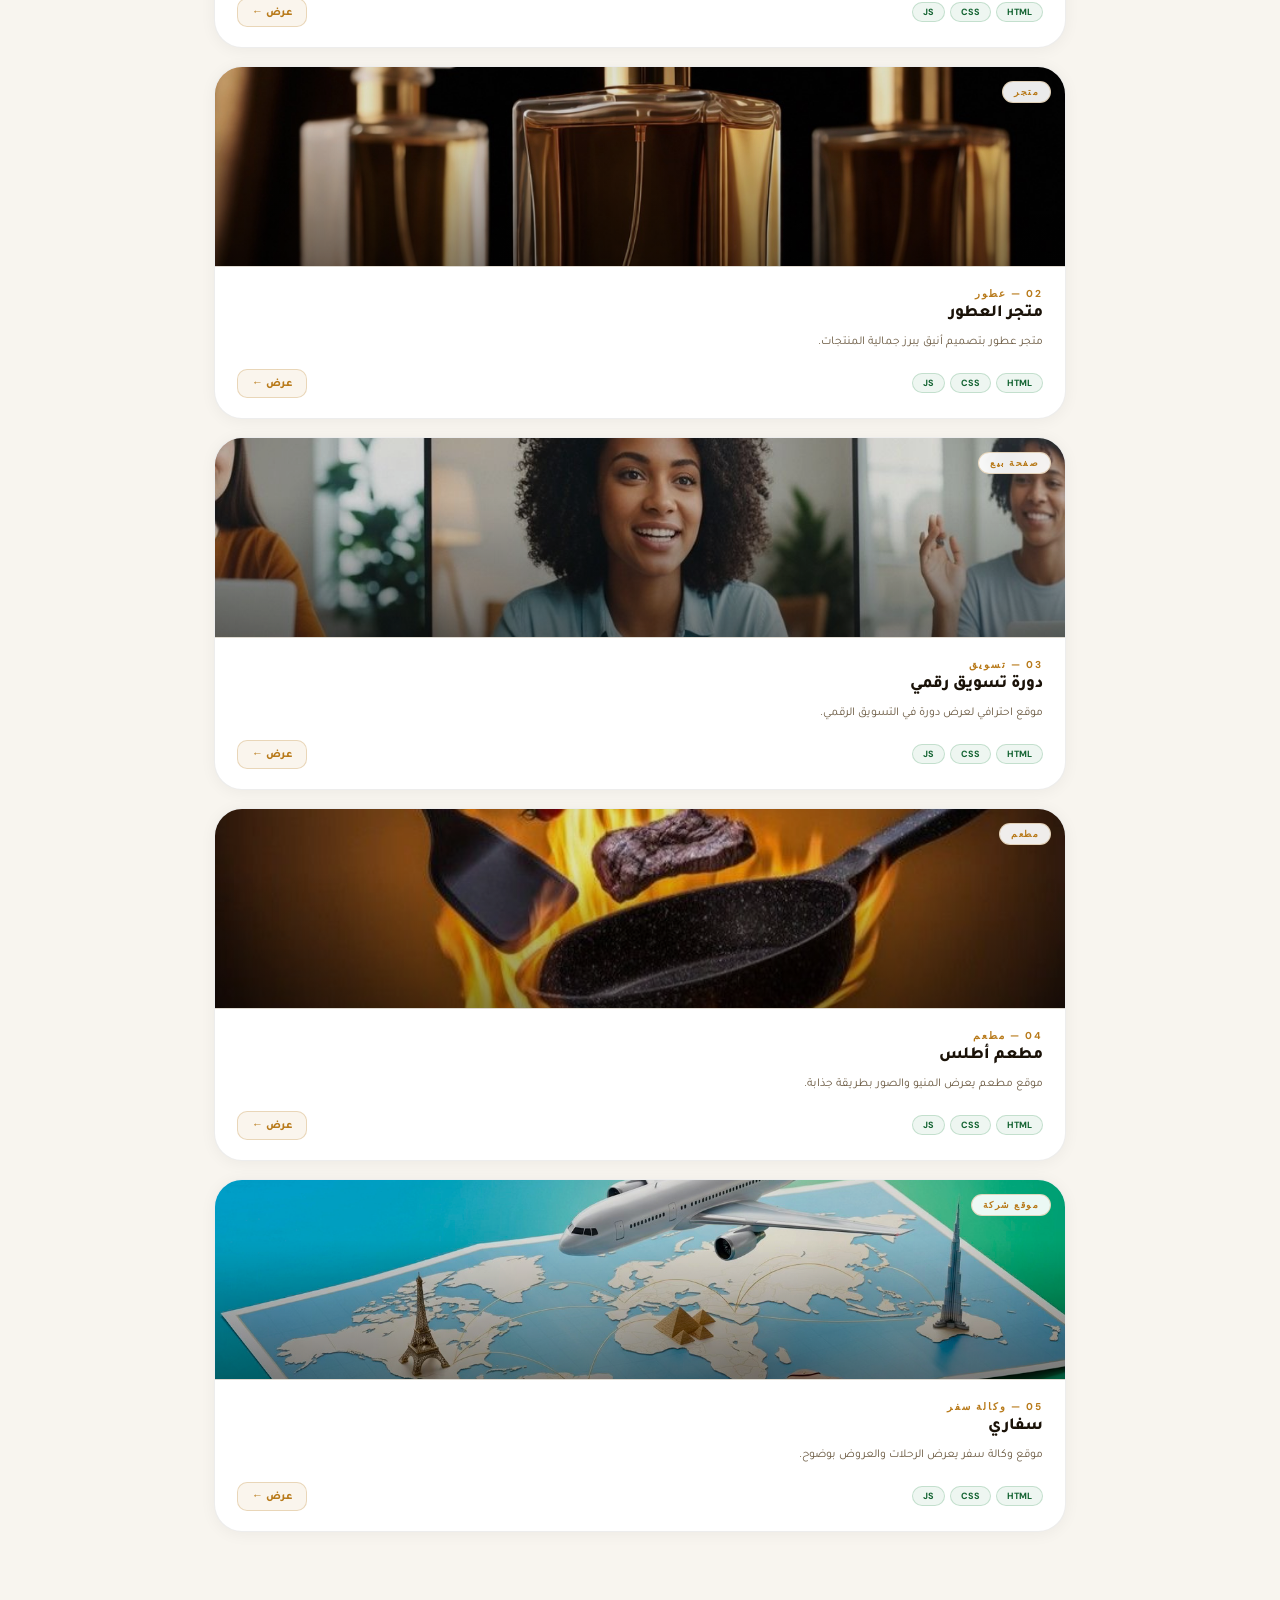
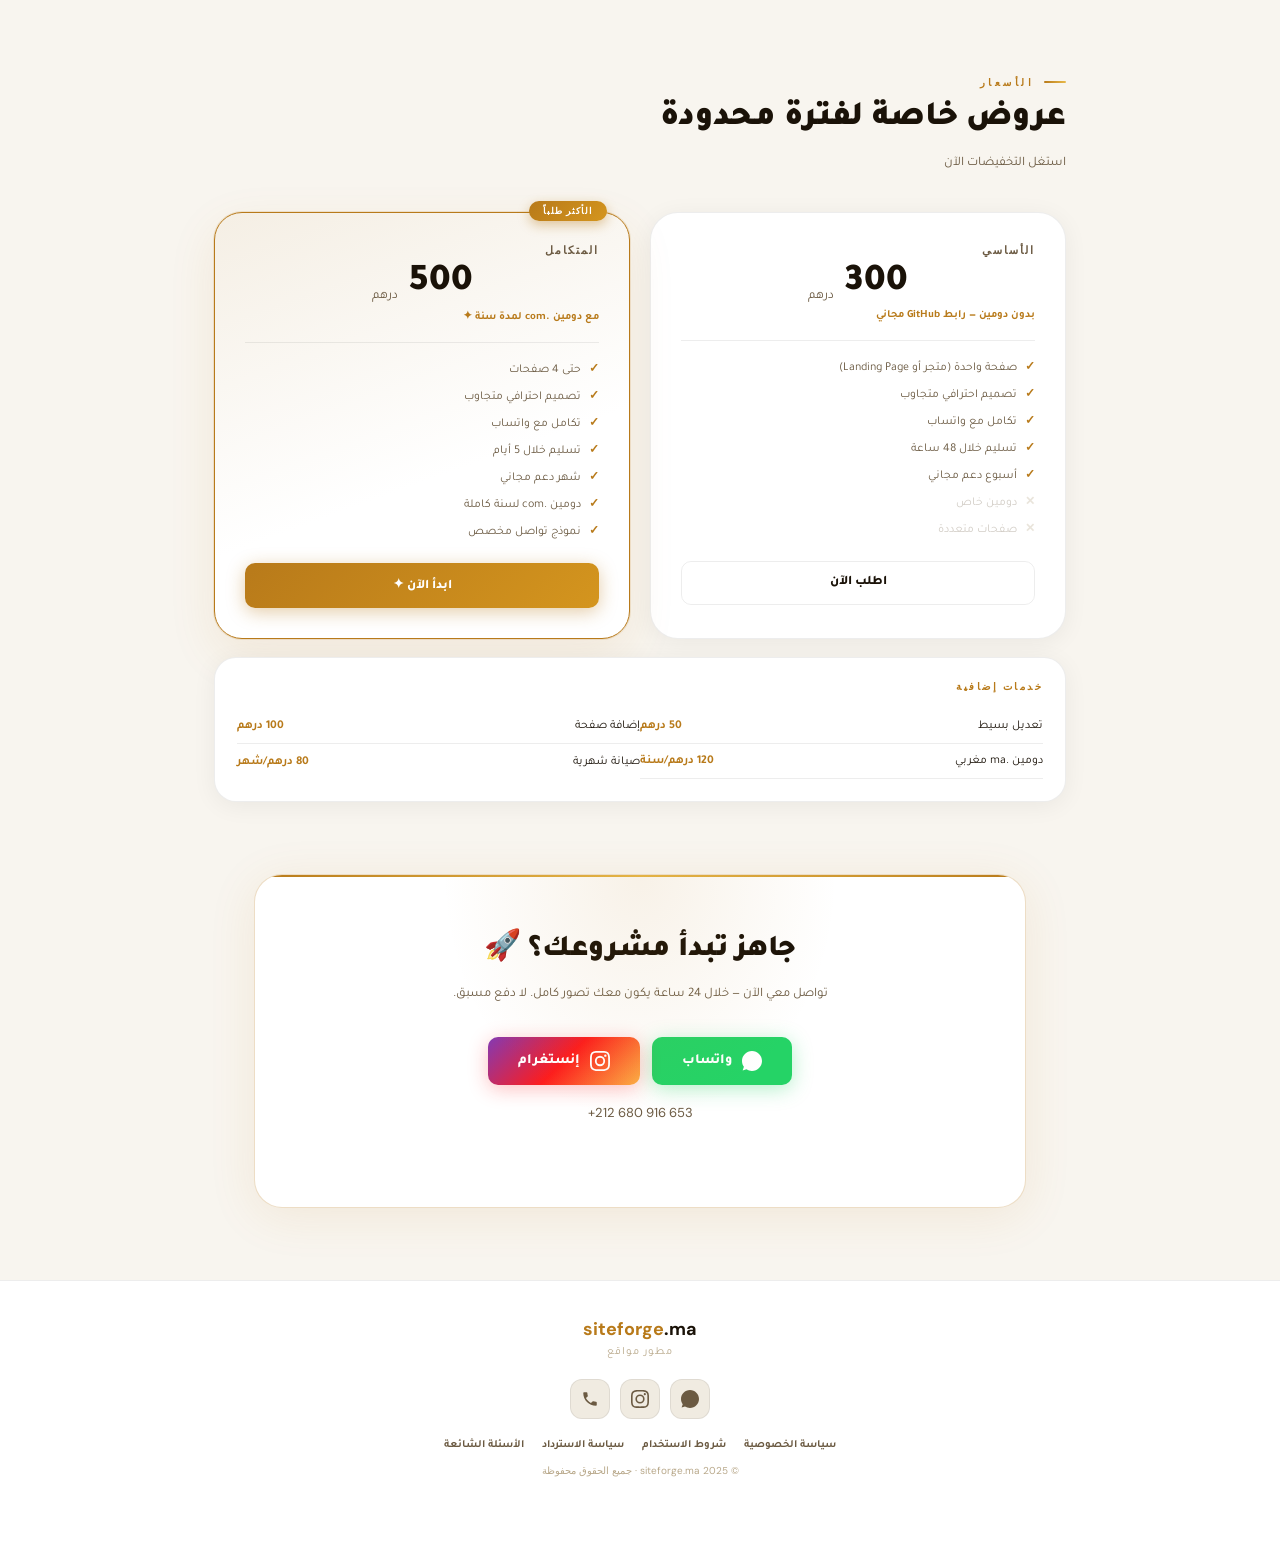
==== commit ed69709a: "Update index.html" ====
--- a/index.html
+++ b/index.html
@@ -57,9 +57,7 @@
     <div class="tech-icon ti-github" title="GitHub"><svg viewBox="0 0 24 24" fill="white" width="21" height="21"><path d="M12 0C5.374 0 0 5.373 0 12c0 5.302 3.438 9.8 8.207 11.387.599.111.793-.261.793-.577v-2.234c-3.338.726-4.033-1.416-4.033-1.416-.546-1.387-1.333-1.756-1.333-1.756-1.089-.745.083-.729.083-.729 1.205.084 1.839 1.237 1.839 1.237 1.07 1.834 2.807 1.304 3.492.997.107-.775.418-1.305.762-1.604-2.665-.305-5.467-1.334-5.467-5.931 0-1.311.469-2.381 1.236-3.221-.124-.303-.535-1.524.117-3.176 0 0 1.008-.322 3.301 1.23A11.509 11.509 0 0 1 12 5.803c1.02.005 2.047.138 3.006.404 2.291-1.552 3.297-1.23 3.297-1.23.653 1.653.242 2.874.118 3.176.77.84 1.235 1.911 1.235 3.221 0 4.609-2.807 5.624-5.479 5.921.43.372.823 1.102.823 2.222v3.293c0 .319.192.694.801.576C20.566 21.797 24 17.3 24 12c0-6.627-5.373-12-12-12z"/></svg></div>
     <div class="tech-icon ti-tailwind" title="Tailwind CSS"><svg viewBox="0 0 24 24" fill="white" width="21" height="21"><path d="M12.001 4.8c-3.2 0-5.2 1.6-6 4.8 1.2-1.6 2.6-2.2 4.2-1.8.913.228 1.565.89 2.288 1.624C13.666 10.618 15.027 12 18.001 12c3.2 0 5.2-1.6 6-4.8-1.2 1.6-2.6 2.2-4.2 1.8-.913-.228-1.565-.89-2.288-1.624C16.337 6.182 14.976 4.8 12.001 4.8zm-6 7.2c-3.2 0-5.2 1.6-6 4.8 1.2-1.6 2.6-2.2 4.2-1.8.913.228 1.565.89 2.288 1.624 1.177 1.194 2.538 2.576 5.512 2.576 3.2 0 5.2-1.6 6-4.8-1.2 1.6-2.6 2.2-4.2 1.8-.913-.228-1.565-.89-2.288-1.624C10.337 13.382 8.976 12 6.001 12z"/></svg></div>
     <div class="tech-icon ti-netlify" title="Netlify">
-  <svg viewBox="0 0 24 24" width="22" height="22" fill="white" xmlns="http://www.w3.org/2000/svg">
-    <path d="M16.934 8.519a1.044 1.044 0 0 1 .303.19l2.349-1.045-1.378-1.378zm.protectedB 1.001l.001.001zM9.771 6.23a1.118 1.118 0 0 1 .117.003h4.24L12.12 4.224a1.08 1.08 0 0 1-.042.033zm-3.141.001L8.088 7.69h1.3L7.073 5.375a1.092 1.092 0 0 1-.443.857zM5.06 14.5l1.302-1.302H5.06zm.899-8.6a1.099 1.099 0 0 1 .299.352L7.455 7.45 6.57 6.563a1.1 1.1 0 0 1-.61-.663zm13.244 4.03l-2.367-2.367a1.09 1.09 0 0 1-.234.267v4.5a1.076 1.076 0 0 1 .234.268zm.607.616l.005.005v-.005zM4.165 9.608 2.25 11.523l1.916 1.916V9.608zm15.453 3.83 1.917-1.916-1.917-1.916zm-15.97 1.63L5.06 16.48v-1.41zm1.938 2.501 2.367-2.367H6.165v2.367a1.09 1.09 0 0 1-.579-.001zm3.397.742 2.134 2.134a1.08 1.08 0 0 1 .042.033H8.12l-.001-.001a1.09 1.09 0 0 1-.135-.157zm3.264 2.19a1.09 1.09 0 0 1-.097-.072l2.008-2.008H13.63zm2.944-2.865 1.383-1.383-2.35-1.046a1.09 1.09 0 0 1-.303.19zm1.952-2.579a1.1 1.1 0 0 1-.29.36l-1.197-1.197h1.487zM16.93 7.69l1.198-1.198a1.1 1.1 0 0 1 .29.36H16.93zM6.165 9.608v4.784H7.69L9.9 12.182v-.363L7.69 9.608zM16.31 9.608h-4.784l-2.21 2.21v.364l2.21 2.21h4.784l2.21-2.21v-.364z"/>
-  </svg>
+  <img src="https://cdn.simpleicons.org/netlify/white" width="22" height="22" alt="Netlify">
 </div>
 
 
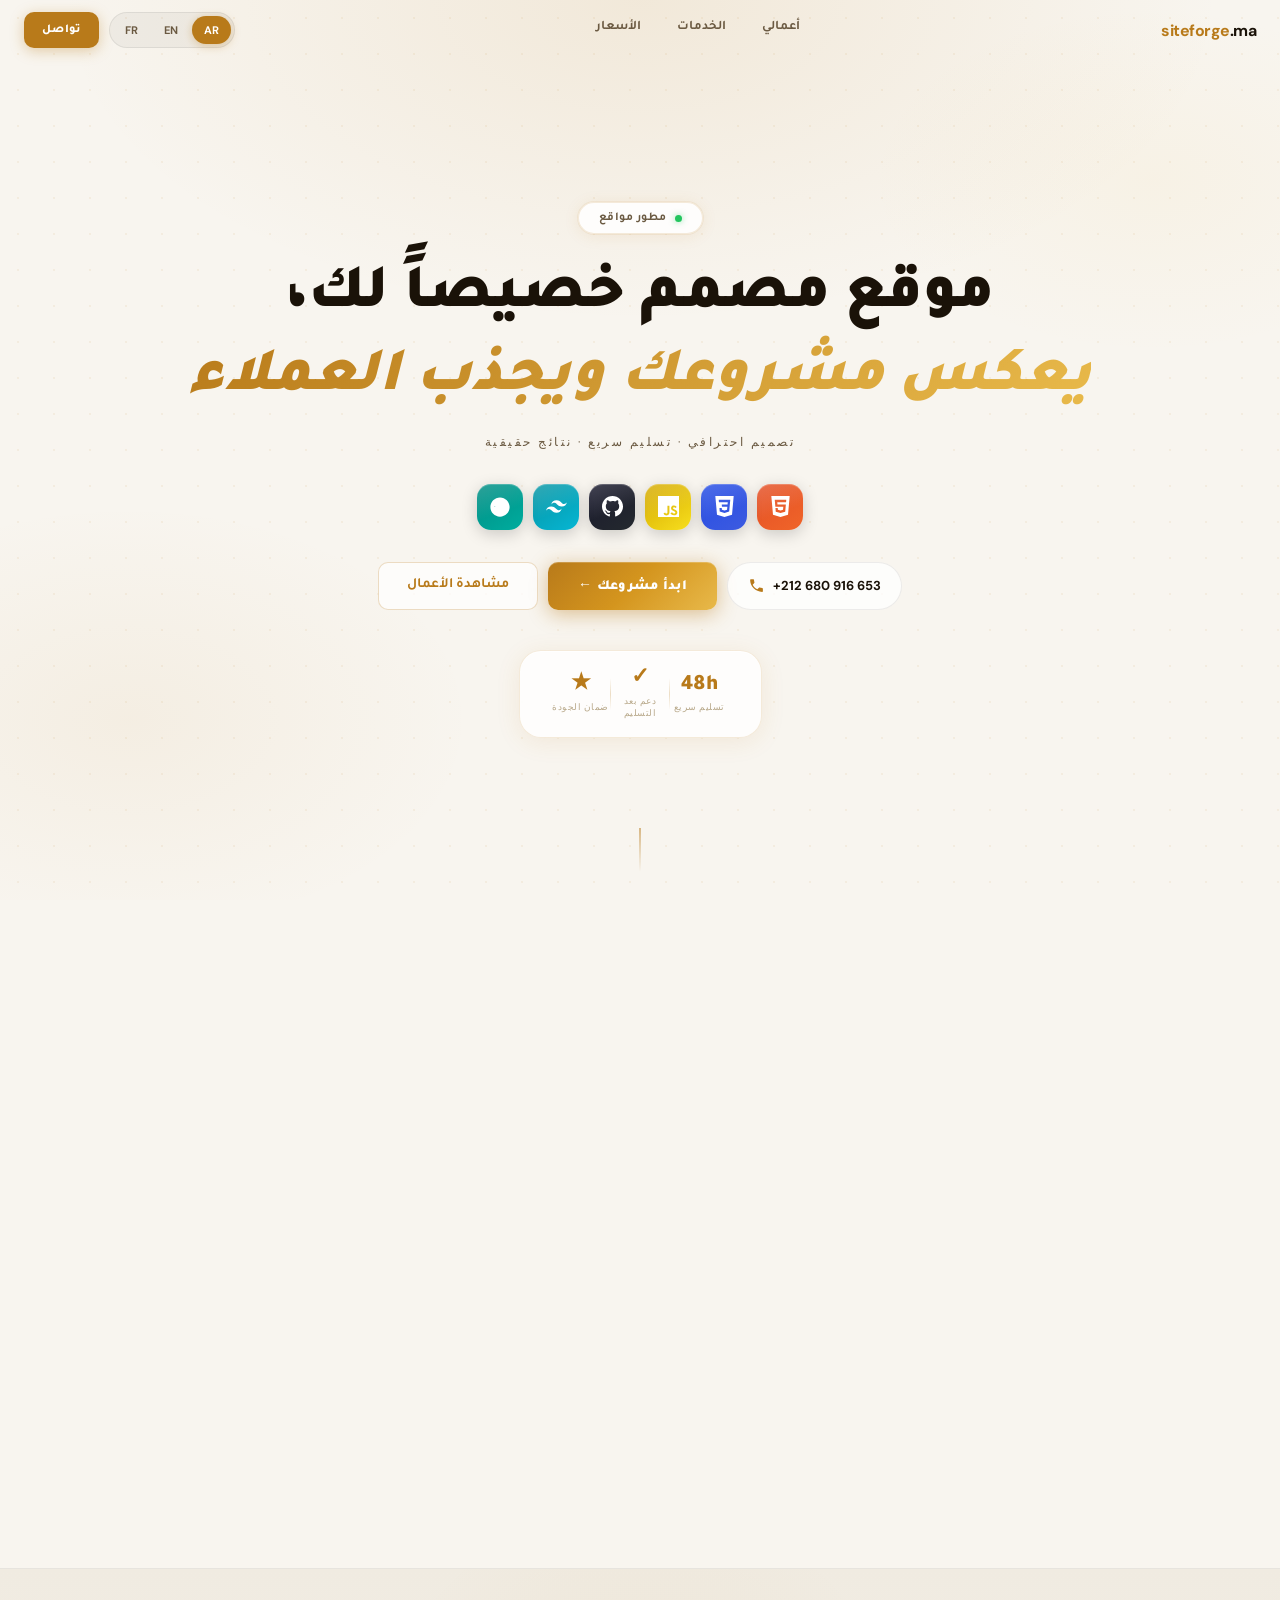
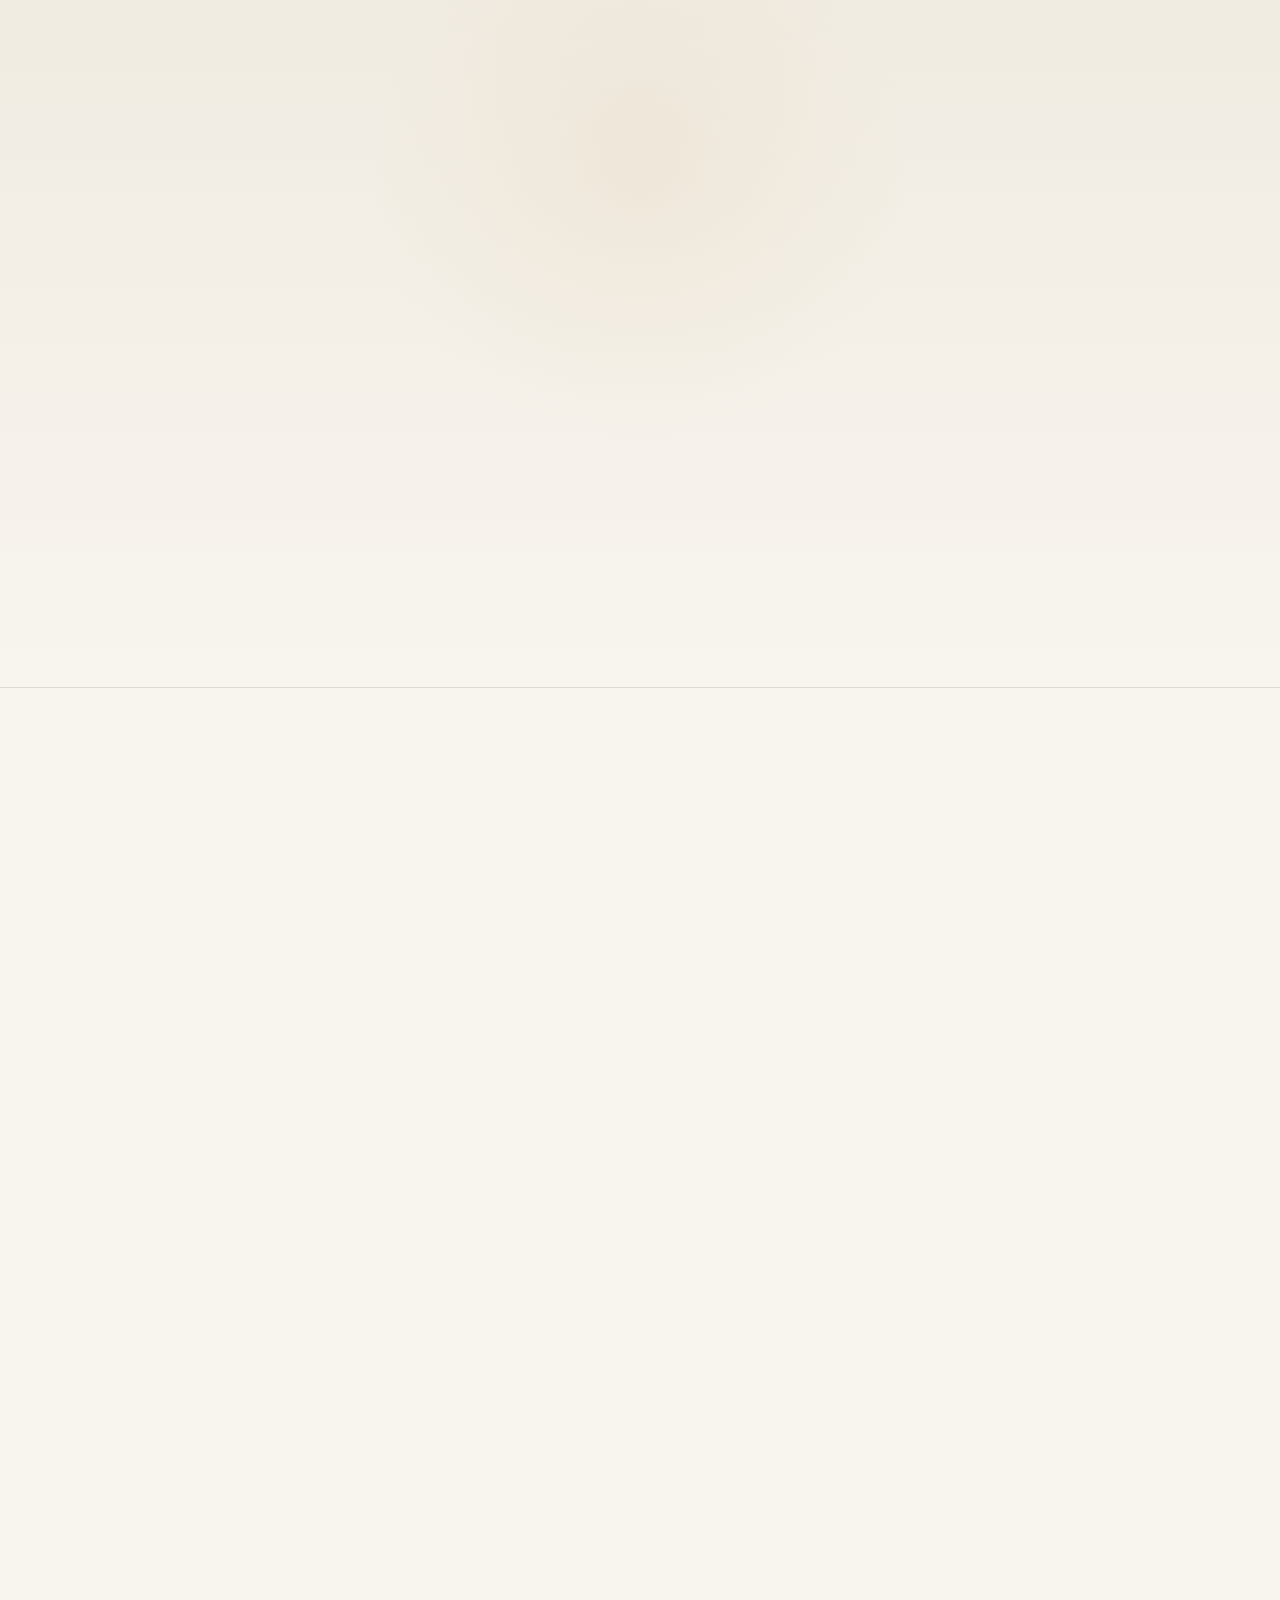
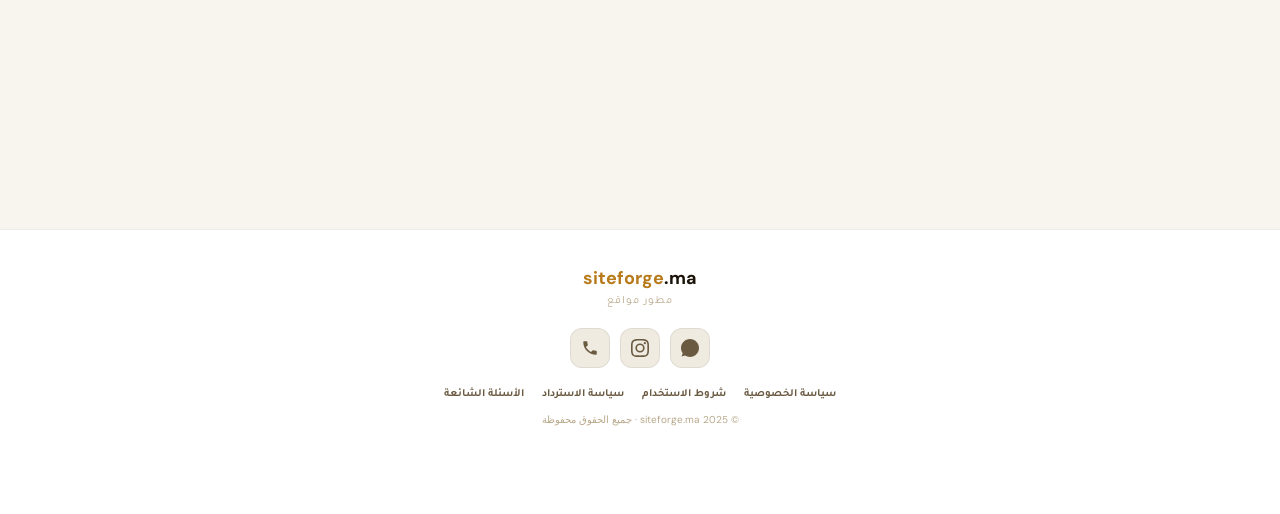
==== commit a42bfe05: "Update index.html" ====
--- a/index.html
+++ b/index.html
@@ -1,5 +1,5 @@
 <!DOCTYPE html>
-<html lang="ar" dir="rtl">
+<html lang="ar" dir="rtl" id="htmlRoot">
 <head>
   <meta charset="UTF-8">
   <meta name="viewport" content="width=device-width, initial-scale=1.0">
@@ -8,10 +8,10 @@
   <meta property="og:description" content="تصميم احترافي · تسليم سريع · نتائج حقيقية">
   <meta property="og:type" content="website">
   <title>siteforge.ma — مطور مواقع احترافية</title>
-  <link rel="stylesheet" href="style.css">
   <link rel="preconnect" href="https://fonts.googleapis.com">
   <link rel="preconnect" href="https://fonts.gstatic.com" crossorigin>
   <link href="https://fonts.googleapis.com/css2?family=Tajawal:wght@300;400;500;700;800;900&family=Playfair+Display:ital,wght@1,700&family=DM+Sans:wght@400;500;700&display=swap" rel="stylesheet">
+  <link rel="stylesheet" href="style.css">
 </head>
 <body data-theme="light">
 
@@ -57,10 +57,10 @@
     <div class="tech-icon ti-github" title="GitHub"><svg viewBox="0 0 24 24" fill="white" width="21" height="21"><path d="M12 0C5.374 0 0 5.373 0 12c0 5.302 3.438 9.8 8.207 11.387.599.111.793-.261.793-.577v-2.234c-3.338.726-4.033-1.416-4.033-1.416-.546-1.387-1.333-1.756-1.333-1.756-1.089-.745.083-.729.083-.729 1.205.084 1.839 1.237 1.839 1.237 1.07 1.834 2.807 1.304 3.492.997.107-.775.418-1.305.762-1.604-2.665-.305-5.467-1.334-5.467-5.931 0-1.311.469-2.381 1.236-3.221-.124-.303-.535-1.524.117-3.176 0 0 1.008-.322 3.301 1.23A11.509 11.509 0 0 1 12 5.803c1.02.005 2.047.138 3.006.404 2.291-1.552 3.297-1.23 3.297-1.23.653 1.653.242 2.874.118 3.176.77.84 1.235 1.911 1.235 3.221 0 4.609-2.807 5.624-5.479 5.921.43.372.823 1.102.823 2.222v3.293c0 .319.192.694.801.576C20.566 21.797 24 17.3 24 12c0-6.627-5.373-12-12-12z"/></svg></div>
     <div class="tech-icon ti-tailwind" title="Tailwind CSS"><svg viewBox="0 0 24 24" fill="white" width="21" height="21"><path d="M12.001 4.8c-3.2 0-5.2 1.6-6 4.8 1.2-1.6 2.6-2.2 4.2-1.8.913.228 1.565.89 2.288 1.624C13.666 10.618 15.027 12 18.001 12c3.2 0 5.2-1.6 6-4.8-1.2 1.6-2.6 2.2-4.2 1.8-.913-.228-1.565-.89-2.288-1.624C16.337 6.182 14.976 4.8 12.001 4.8zm-6 7.2c-3.2 0-5.2 1.6-6 4.8 1.2-1.6 2.6-2.2 4.2-1.8.913.228 1.565.89 2.288 1.624 1.177 1.194 2.538 2.576 5.512 2.576 3.2 0 5.2-1.6 6-4.8-1.2 1.6-2.6 2.2-4.2 1.8-.913-.228-1.565-.89-2.288-1.624C10.337 13.382 8.976 12 6.001 12z"/></svg></div>
     <div class="tech-icon ti-netlify" title="Netlify">
-  <img src="https://cdn.simpleicons.org/netlify/white" width="22" height="22" alt="Netlify">
-</div>
-
-
+      <img src="https://cdn.simpleicons.org/netlify/white" width="22" height="22" alt="Netlify"
+           onerror="this.style.display='none';this.insertAdjacentHTML('afterend','<svg viewBox=\'0 0 24 24\' fill=\'white\' width=\'22\' height=\'22\'><path d=\'M16.934 8.519a1.044 1.044 0 0 1 .303.23l2.349-1.045-2.192-2.179-.46 2.994zM12.06 6.546a1.305 1.305 0 0 1 .209.574l3.497 1.482-.053-.549-2.35-2.34-.859.492a1.305 1.305 0 0 1 .556.341zM7.6 10.3l-.234 1.527 1.521-1.521-1.287-.006zm-.234 3.076l.234 1.527 1.305-1.305-1.539-.222zm5.882 5.075a1.244 1.244 0 0 1-.6-.322l-3.6 1.067 2.35 2.34.85-.492a1.277 1.277 0 0 1-.302-.574l1.302-.019zM19.45 10.1l-2.349-1.045a1.044 1.044 0 0 1-.303.23l.46 2.994 2.192-2.179zm-9.3-3.863L7.8 8.577l1.287.006 1.521-1.521-.459-.825zm9.3 7.663l-2.192 2.179.46 2.994a1.044 1.044 0 0 1-.303.23l2.035-.906V13.9zm-4.6 4.5l-3.5-1.482.053.549 2.35 2.34.859-.492a1.277 1.277 0 0 1-.762-.915zm-7.35-1.55l2.35-2.34-.053-.549-3.5 1.482a1.277 1.277 0 0 1-.762.915l.859.492 1.106-2.179zm-2.35-4.912l3.5-1.482a1.277 1.277 0 0 1 .762-.915l-.859-.492-2.35 2.34.947.549zM12 1.5C6.201 1.5 1.5 6.201 1.5 12S6.201 22.5 12 22.5 22.5 17.799 22.5 12 17.799 1.5 12 1.5z\'/></svg>')">
+    </div>
+  </div>
 
   <div class="hero-btns rv">
     <a href="https://wa.me/212680916653" target="_blank" rel="noopener noreferrer" class="btn-phone" dir="ltr"><svg width="17" height="17" viewBox="0 0 24 24" fill="currentColor"><path d="M6.62 10.79c1.44 2.83 3.76 5.14 6.59 6.59l2.2-2.2c.27-.27.67-.36 1.02-.24 1.12.37 2.33.57 3.57.57.55 0 1 .45 1 1V20c0 .55-.45 1-1 1-9.39 0-17-7.61-17-17 0-.55.45-1 1-1h3.5c.55 0 1 .45 1 1 0 1.25.2 2.45.57 3.57.11.35.03.74-.25 1.02l-2.2 2.2z"/></svg>+212 680 916 653</a>
@@ -143,11 +143,11 @@
     <p class="sec-p" data-i18n="projects_desc">كل موقع خدمناه كان بهدف واضح: تصميم عصري، سرعة في التصفح، وتجربة مستخدم تخلي الزائر يثق في المشروع من أول زيارة.</p>
   </div>
   <div class="pg">
-    <div class="pc rv"><div class="pi"><img src="books.JPG" alt="مكتبة النور" onerror="this.style.display='none';this.parentElement.querySelector('.pi-ph').style.display='flex'"><div class="pi-ph"><div class="pi-ph-ic">📚</div></div><div class="pi-ov"></div><span class="pt" data-i18n="project1_tag">متجر</span></div><div class="pb"><div class="pn" data-i18n="project1_number">01 — مكتبة</div><div class="ph" data-i18n="project1_title">مكتبة النور</div><div class="pd" data-i18n="project1_desc">موقع مكتبة إلكترونية مخصص لبيع الكتب أونلاين.</div><div class="pf"><div class="tgs"><span class="tg">HTML</span><span class="tg">CSS</span><span class="tg">JS</span></div><a href="https://xsabduuh.github.io/Books_store/" target="_blank" rel="noopener noreferrer" class="vb" data-i18n="view">عرض ←</a></div></div></div>
-    <div class="pc rv"><div class="pi"><img src="parfume.JPG" alt="متجر العطور" onerror="this.style.display='none';this.parentElement.querySelector('.pi-ph').style.display='flex'"><div class="pi-ph"><div class="pi-ph-ic">🌹</div></div><div class="pi-ov"></div><span class="pt" data-i18n="project2_tag">متجر</span></div><div class="pb"><div class="pn" data-i18n="project2_number">02 — عطور</div><div class="ph" data-i18n="project2_title">متجر العطور</div><div class="pd" data-i18n="project2_desc">متجر عطور بتصميم أنيق يبرز جمالية المنتجات.</div><div class="pf"><div class="tgs"><span class="tg">HTML</span><span class="tg">CSS</span><span class="tg">JS</span></div><a href="https://xsabduuh.github.io/Parfume_store/" target="_blank" rel="noopener noreferrer" class="vb" data-i18n="view">عرض ←</a></div></div></div>
-    <div class="pc rv"><div class="pi"><img src="Business .JPG" alt="دورة تسويق" onerror="this.style.display='none';this.parentElement.querySelector('.pi-ph').style.display='flex'"><div class="pi-ph"><div class="pi-ph-ic">🎯</div></div><div class="pi-ov"></div><span class="pt" data-i18n="project3_tag">صفحة بيع</span></div><div class="pb"><div class="pn" data-i18n="project3_number">03 — تسويق</div><div class="ph" data-i18n="project3_title">دورة تسويق رقمي</div><div class="pd" data-i18n="project3_desc">موقع احترافي لعرض دورة في التسويق الرقمي.</div><div class="pf"><div class="tgs"><span class="tg">HTML</span><span class="tg">CSS</span><span class="tg">JS</span></div><a href="https://xsabduuh.github.io/marketing-course-sales-page/" target="_blank" rel="noopener noreferrer" class="vb" data-i18n="view">عرض ←</a></div></div></div>
-    <div class="pc rv"><div class="pi"><img src="Cooks.JPG" alt="مطعم أطلس" onerror="this.style.display='none';this.parentElement.querySelector('.pi-ph').style.display='flex'"><div class="pi-ph"><div class="pi-ph-ic">🍽️</div></div><div class="pi-ov"></div><span class="pt" data-i18n="project4_tag">مطعم</span></div><div class="pb"><div class="pn" data-i18n="project4_number">04 — مطعم</div><div class="ph" data-i18n="project4_title">مطعم أطلس</div><div class="pd" data-i18n="project4_desc">موقع مطعم يعرض المنيو والصور بطريقة جذابة.</div><div class="pf"><div class="tgs"><span class="tg">HTML</span><span class="tg">CSS</span><span class="tg">JS</span></div><a href="https://xsabduuh.github.io/Atlas-rep/" target="_blank" rel="noopener noreferrer" class="vb" data-i18n="view">عرض ←</a></div></div></div>
-    <div class="pc rv"><div class="pi"><img src="travel-agency.jpg" alt="سفاري" onerror="this.style.display='none';this.parentElement.querySelector('.pi-ph').style.display='flex'"><div class="pi-ph"><div class="pi-ph-ic">✈️</div></div><div class="pi-ov"></div><span class="pt" data-i18n="project5_tag">موقع شركة</span></div><div class="pb"><div class="pn" data-i18n="project5_number">05 — وكالة سفر</div><div class="ph" data-i18n="project5_title">سفاري</div><div class="pd" data-i18n="project5_desc">موقع وكالة سفر يعرض الرحلات والعروض بوضوح.</div><div class="pf"><div class="tgs"><span class="tg">HTML</span><span class="tg">CSS</span><span class="tg">JS</span></div><a href="https://xsabduuh.github.io/Atlas-travel/" target="_blank" rel="noopener noreferrer" class="vb" data-i18n="view">عرض ←</a></div></div></div>
+    <div class="pc rv"><div class="pi"><img src="books.JPG" alt="مكتبة النور" loading="lazy" onerror="this.style.display='none';this.parentElement.querySelector('.pi-ph').style.display='flex'"><div class="pi-ph"><div class="pi-ph-ic">📚</div></div><div class="pi-ov"></div><span class="pt" data-i18n="project1_tag">متجر</span></div><div class="pb"><div class="pn" data-i18n="project1_number">01 — مكتبة</div><div class="ph" data-i18n="project1_title">مكتبة النور</div><div class="pd" data-i18n="project1_desc">موقع مكتبة إلكترونية مخصص لبيع الكتب أونلاين.</div><div class="pf"><div class="tgs"><span class="tg">HTML</span><span class="tg">CSS</span><span class="tg">JS</span></div><a href="https://xsabduuh.github.io/Books_store/" target="_blank" rel="noopener noreferrer" class="vb" data-i18n="view">عرض ←</a></div></div></div>
+    <div class="pc rv"><div class="pi"><img src="parfume.JPG" alt="متجر العطور" loading="lazy" onerror="this.style.display='none';this.parentElement.querySelector('.pi-ph').style.display='flex'"><div class="pi-ph"><div class="pi-ph-ic">🌹</div></div><div class="pi-ov"></div><span class="pt" data-i18n="project2_tag">متجر</span></div><div class="pb"><div class="pn" data-i18n="project2_number">02 — عطور</div><div class="ph" data-i18n="project2_title">متجر العطور</div><div class="pd" data-i18n="project2_desc">متجر عطور بتصميم أنيق يبرز جمالية المنتجات.</div><div class="pf"><div class="tgs"><span class="tg">HTML</span><span class="tg">CSS</span><span class="tg">JS</span></div><a href="https://xsabduuh.github.io/Parfume_store/" target="_blank" rel="noopener noreferrer" class="vb" data-i18n="view">عرض ←</a></div></div></div>
+    <div class="pc rv"><div class="pi"><img src="Business .JPG" alt="دورة تسويق" loading="lazy" onerror="this.style.display='none';this.parentElement.querySelector('.pi-ph').style.display='flex'"><div class="pi-ph"><div class="pi-ph-ic">🎯</div></div><div class="pi-ov"></div><span class="pt" data-i18n="project3_tag">صفحة بيع</span></div><div class="pb"><div class="pn" data-i18n="project3_number">03 — تسويق</div><div class="ph" data-i18n="project3_title">دورة تسويق رقمي</div><div class="pd" data-i18n="project3_desc">موقع احترافي لعرض دورة في التسويق الرقمي.</div><div class="pf"><div class="tgs"><span class="tg">HTML</span><span class="tg">CSS</span><span class="tg">JS</span></div><a href="https://xsabduuh.github.io/marketing-course-sales-page/" target="_blank" rel="noopener noreferrer" class="vb" data-i18n="view">عرض ←</a></div></div></div>
+    <div class="pc rv"><div class="pi"><img src="Cooks.JPG" alt="مطعم أطلس" loading="lazy" onerror="this.style.display='none';this.parentElement.querySelector('.pi-ph').style.display='flex'"><div class="pi-ph"><div class="pi-ph-ic">🍽️</div></div><div class="pi-ov"></div><span class="pt" data-i18n="project4_tag">مطعم</span></div><div class="pb"><div class="pn" data-i18n="project4_number">04 — مطعم</div><div class="ph" data-i18n="project4_title">مطعم أطلس</div><div class="pd" data-i18n="project4_desc">موقع مطعم يعرض المنيو والصور بطريقة جذابة.</div><div class="pf"><div class="tgs"><span class="tg">HTML</span><span class="tg">CSS</span><span class="tg">JS</span></div><a href="https://xsabduuh.github.io/Atlas-rep/" target="_blank" rel="noopener noreferrer" class="vb" data-i18n="view">عرض ←</a></div></div></div>
+    <div class="pc rv"><div class="pi"><img src="travel-agency.jpg" alt="سفاري" loading="lazy" onerror="this.style.display='none';this.parentElement.querySelector('.pi-ph').style.display='flex'"><div class="pi-ph"><div class="pi-ph-ic">✈️</div></div><div class="pi-ov"></div><span class="pt" data-i18n="project5_tag">موقع شركة</span></div><div class="pb"><div class="pn" data-i18n="project5_number">05 — وكالة سفر</div><div class="ph" data-i18n="project5_title">سفاري</div><div class="pd" data-i18n="project5_desc">موقع وكالة سفر يعرض الرحلات والعروض بوضوح.</div><div class="pf"><div class="tgs"><span class="tg">HTML</span><span class="tg">CSS</span><span class="tg">JS</span></div><a href="https://xsabduuh.github.io/Atlas-travel/" target="_blank" rel="noopener noreferrer" class="vb" data-i18n="view">عرض ←</a></div></div></div>
   </div>
 </section>
 
@@ -235,4 +235,4 @@
 
 <script src="script.js"></script>
 </body>
-</html>+</html>
--- a/style.css
+++ b/style.css
@@ -966,3 +966,56 @@
   .tech-icons { gap: 7px; }
   .tech-icon  { width: 40px; height: 40px; border-radius: 12px; }
 }
+
+/* ========== TABLET 641px - 899px ========== */
+@media (min-width: 641px) and (max-width: 899px) {
+  .hero { padding: 90px 32px 50px; }
+  .srv-grid { grid-template-columns: 1fr 1fr; gap: 14px; }
+  .why-grid { grid-template-columns: 1fr 1fr; gap: 14px; }
+  .prg { grid-template-columns: 1fr 1fr; gap: 16px; }
+  .ext-g { grid-template-columns: 1fr 1fr; }
+  .nav-links { gap: 20px; }
+  .nav-links a { font-size: 12px; }
+  .sec { padding: 56px 32px; }
+  .ctab { padding: 0 32px; }
+}
+
+/* ========== DESKTOP ========== */
+@media (min-width: 900px) {
+  .srv-grid { grid-template-columns: repeat(3, 1fr); }
+  .why-grid { grid-template-columns: repeat(3, 1fr); }
+  .pg { display: grid; grid-template-columns: 1fr 1fr; gap: 20px; }
+  .pi { height: 220px; }
+}
+
+/* ===== Card stagger animation ===== */
+.srv-card, .why-card, .pc {
+  opacity: 0;
+  transform: translateY(18px);
+  transition: opacity 0.5s ease, transform 0.5s ease;
+}
+.card-visible {
+  opacity: 1 !important;
+  transform: translateY(0) !important;
+}
+
+/* ===== TABLET ===== */
+@media (min-width: 641px) and (max-width: 899px) {
+  .nav-links { gap: 20px; }
+  .prg { grid-template-columns: 1fr 1fr; }
+  .sec { padding: 56px 32px; }
+}
+
+/* ===== DESKTOP ===== */
+@media (min-width: 900px) {
+  .srv-grid { grid-template-columns: repeat(3, 1fr); }
+  .why-grid { grid-template-columns: repeat(3, 1fr); }
+  .pg { display: grid; grid-template-columns: 1fr 1fr; gap: 20px; }
+}
+
+/* ===== Cross-browser ===== */
+.h1-gold {
+  -webkit-background-clip: text;
+  background-clip: text;
+  -webkit-text-fill-color: transparent;
+}
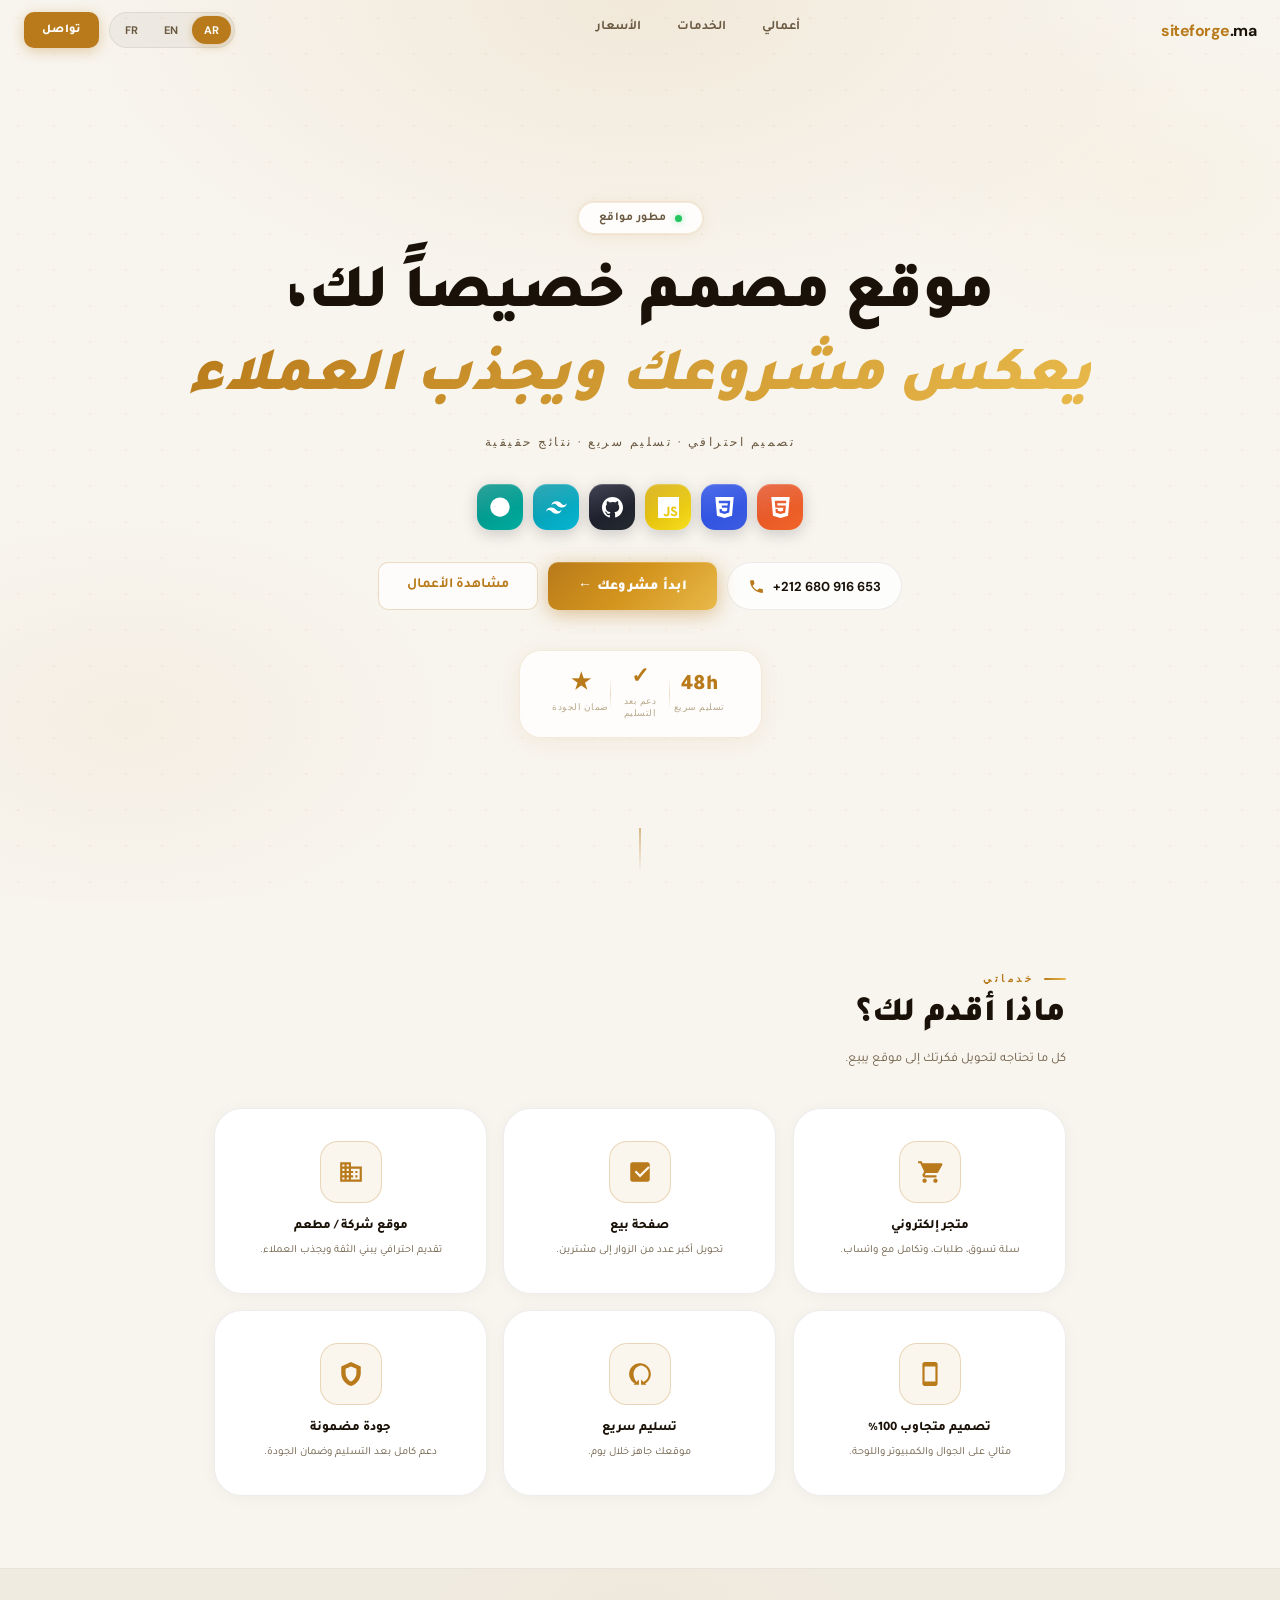
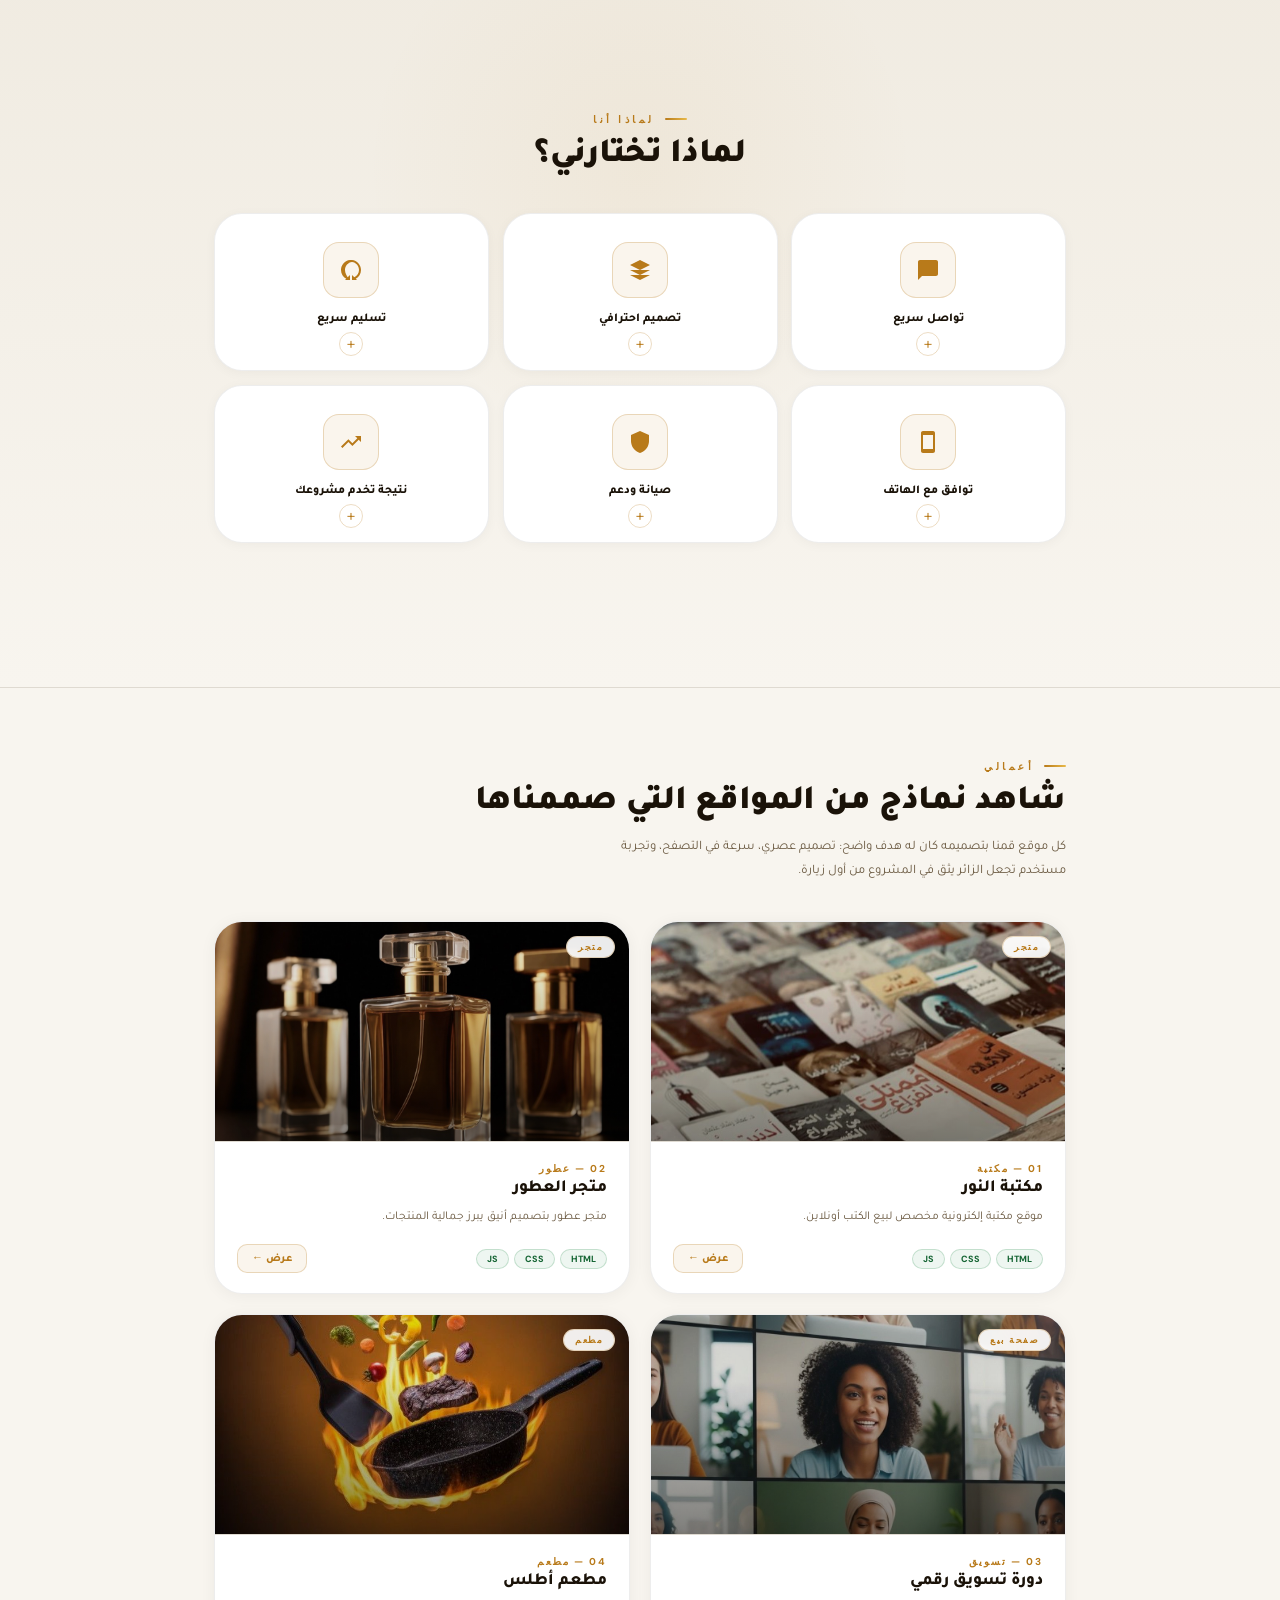
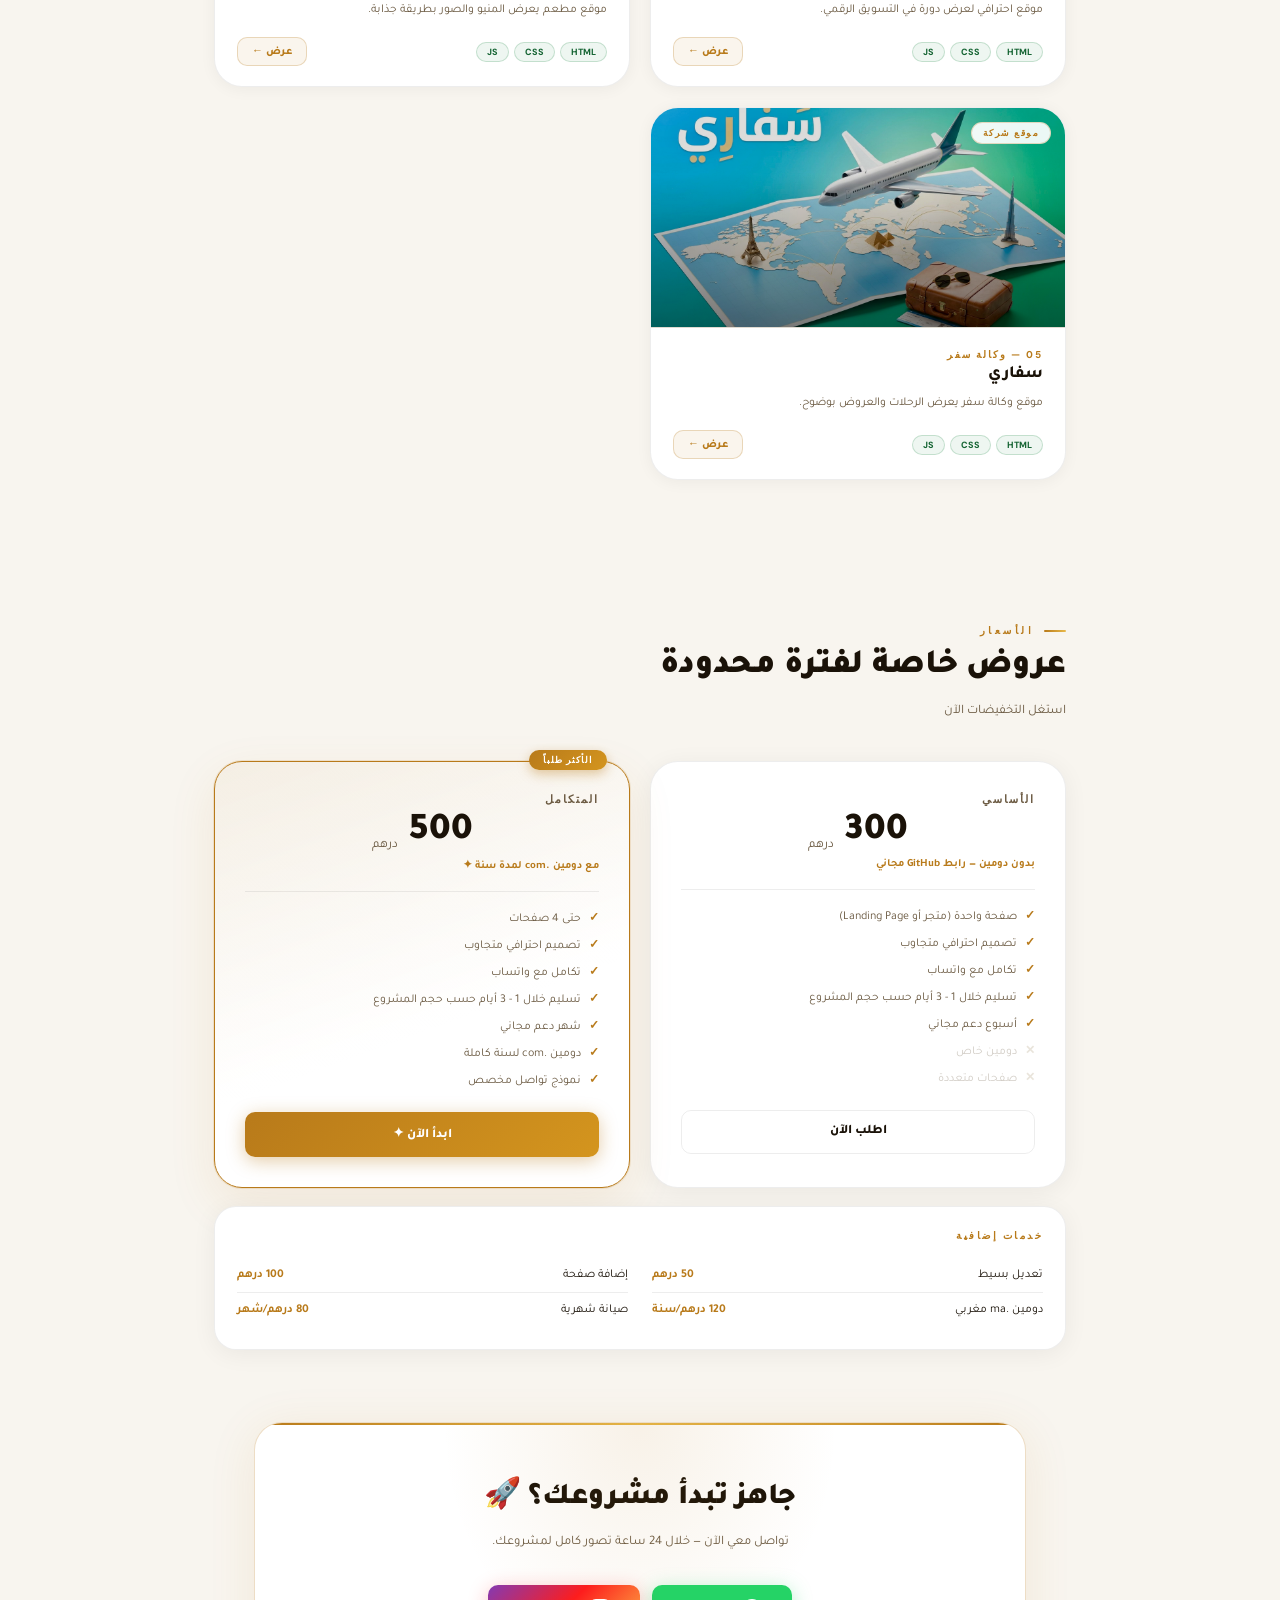
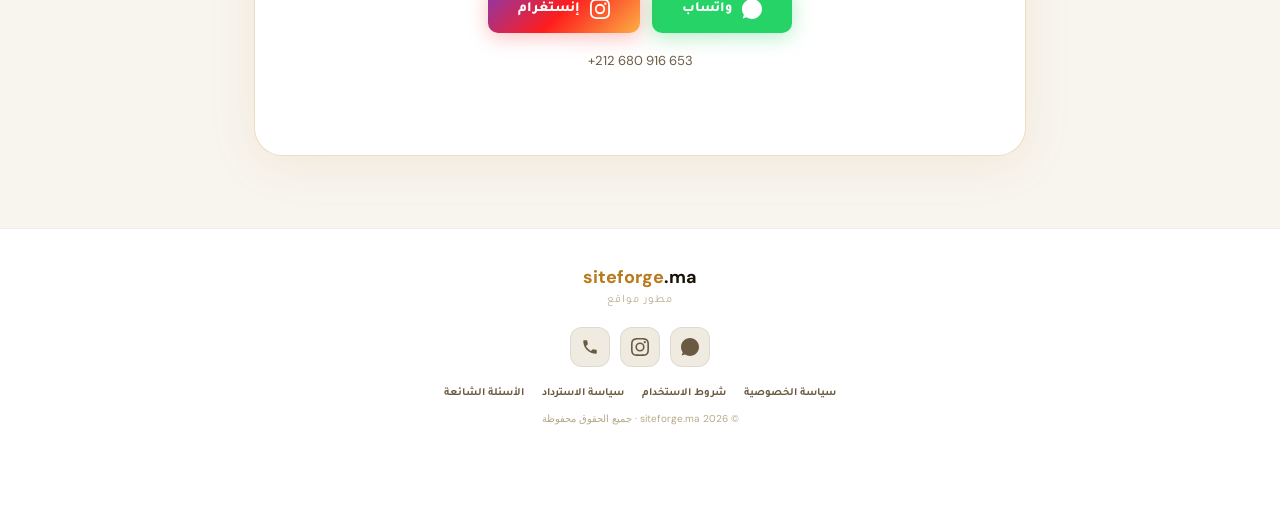
==== commit 71a0d24f: "Update index.html" ====
--- a/index.html
+++ b/index.html
@@ -210,7 +210,7 @@
     <p data-i18n="cta_desc">تواصل معي الآن — خلال 24 ساعة يكون معك تصور كامل. لا دفع مسبق.</p>
     <div class="cta-btns">
       <a href="https://wa.me/212680916653?text=السلام عليكم، شفت أعمالك وبغيت نتكلم على موقع" target="_blank" rel="noopener noreferrer" class="wa-btn"><svg class="wa-ic" viewBox="0 0 24 24" fill="white"><path d="M17.472 14.382c-.297-.149-1.758-.867-2.03-.967-.273-.099-.471-.148-.67.15-.197.297-.767.966-.94 1.164-.173.199-.347.223-.644.075-.297-.15-1.255-.463-2.39-1.475-.883-.788-1.48-1.761-1.653-2.059-.173-.297-.018-.458.13-.606.134-.133.298-.347.446-.52.149-.174.198-.298.298-.497.099-.198.05-.371-.025-.52-.075-.149-.669-1.612-.916-2.207-.242-.579-.487-.5-.669-.51-.173-.008-.371-.01-.57-.01-.198 0-.52.074-.792.372-.272.297-1.04 1.016-1.04 2.479 0 1.462 1.065 2.875 1.213 3.074.149.198 2.096 3.2 5.077 4.487.709.306 1.262.489 1.694.625.712.227 1.36.195 1.871.118.571-.085 1.758-.719 2.006-1.413.248-.694.248-1.289.173-1.413-.074-.124-.272-.198-.57-.347zM12 0C5.373 0 0 5.373 0 12c0 2.625.846 5.059 2.287 7.044L.788 23.46l4.525-1.448A11.946 11.946 0 0012 24c6.627 0 12-5.373 12-12S18.627 0 12 0z"/></svg><span data-i18n="cta_btn">واتساب</span></a>
-      <a href="https://instagram.com/siteforge.ma" target="_blank" rel="noopener noreferrer" class="ig-btn"><svg viewBox="0 0 24 24" fill="white" width="20" height="20"><path d="M12 2.163c3.204 0 3.584.012 4.85.07 3.252.148 4.771 1.691 4.919 4.919.058 1.265.069 1.645.069 4.849 0 3.205-.012 3.584-.069 4.849-.149 3.225-1.664 4.771-4.919 4.919-1.266.058-1.644.07-4.85.07-3.204 0-3.584-.012-4.849-.07-3.26-.149-4.771-1.699-4.919-4.92-.058-1.265-.07-1.644-.07-4.849 0-3.204.013-3.583.07-4.849.149-3.227 1.664-4.771 4.919-4.919 1.266-.057 1.645-.069 4.849-.069zM12 0C8.741 0 8.333.014 7.053.072 2.695.272.273 2.69.073 7.052.014 8.333 0 8.741 0 12c0 3.259.014 3.668.072 4.948.2 4.358 2.618 6.78 6.98 6.98C8.333 23.986 8.741 24 12 24c3.259 0 3.668-.014 4.948-.072 4.354-.2 6.782-2.618 6.979-6.98.059-1.28.073-1.689.073-4.948 0-3.259-.014-3.667-.072-4.947-.196-4.354-2.617-6.78-6.979-6.98C15.668.014 15.259 0 12 0zm0 5.838a6.162 6.162 0 1 0 0 12.324 6.162 6.162 0 0 0 0-12.324zM12 16a4 4 0 1 1 0-8 4 4 0 0 1 0 8zm6.406-11.845a1.44 1.44 0 1 0 0 2.881 1.44 1.44 0 0 0 0-2.881z"/></svg><span data-i18n="cta_ig">إنستغرام</span></a>
+      <a href="https://www.instagram.com/siteforge.ma/" target="_blank" rel="noopener noreferrer" class="ig-btn"><svg viewBox="0 0 24 24" fill="white" width="20" height="20"><path d="M12 2.163c3.204 0 3.584.012 4.85.07 3.252.148 4.771 1.691 4.919 4.919.058 1.265.069 1.645.069 4.849 0 3.205-.012 3.584-.069 4.849-.149 3.225-1.664 4.771-4.919 4.919-1.266.058-1.644.07-4.85.07-3.204 0-3.584-.012-4.849-.07-3.26-.149-4.771-1.699-4.919-4.92-.058-1.265-.07-1.644-.07-4.849 0-3.204.013-3.583.07-4.849.149-3.227 1.664-4.771 4.919-4.919 1.266-.057 1.645-.069 4.849-.069zM12 0C8.741 0 8.333.014 7.053.072 2.695.272.273 2.69.073 7.052.014 8.333 0 8.741 0 12c0 3.259.014 3.668.072 4.948.2 4.358 2.618 6.78 6.98 6.98C8.333 23.986 8.741 24 12 24c3.259 0 3.668-.014 4.948-.072 4.354-.2 6.782-2.618 6.979-6.98.059-1.28.073-1.689.073-4.948 0-3.259-.014-3.667-.072-4.947-.196-4.354-2.617-6.78-6.979-6.98C15.668.014 15.259 0 12 0zm0 5.838a6.162 6.162 0 1 0 0 12.324 6.162 6.162 0 0 0 0-12.324zM12 16a4 4 0 1 1 0-8 4 4 0 0 1 0 8zm6.406-11.845a1.44 1.44 0 1 0 0 2.881 1.44 1.44 0 0 0 0-2.881z"/></svg><span data-i18n="cta_ig">إنستغرام</span></a>
     </div>
     <p class="cta-nt" dir="ltr">+212 680 916 653</p>
   </div>
@@ -221,7 +221,7 @@
   <div class="fs" data-i18n="footer_tagline">مطور مواقع</div>
   <div class="social-links">
     <a href="https://wa.me/212680916653" target="_blank" rel="noopener noreferrer" class="soc-link"><svg viewBox="0 0 24 24" fill="currentColor" width="18" height="18"><path d="M17.472 14.382c-.297-.149-1.758-.867-2.03-.967-.273-.099-.471-.148-.67.15-.197.297-.767.966-.94 1.164-.173.199-.347.223-.644.075-.297-.15-1.255-.463-2.39-1.475-.883-.788-1.48-1.761-1.653-2.059-.173-.297-.018-.458.13-.606.134-.133.298-.347.446-.52.149-.174.198-.298.298-.497.099-.198.05-.371-.025-.52-.075-.149-.669-1.612-.916-2.207-.242-.579-.487-.5-.669-.51-.173-.008-.371-.01-.57-.01-.198 0-.52.074-.792.372-.272.297-1.04 1.016-1.04 2.479 0 1.462 1.065 2.875 1.213 3.074.149.198 2.096 3.2 5.077 4.487.709.306 1.262.489 1.694.625.712.227 1.36.195 1.871.118.571-.085 1.758-.719 2.006-1.413.248-.694.248-1.289.173-1.413-.074-.124-.272-.198-.57-.347zM12 0C5.373 0 0 5.373 0 12c0 2.625.846 5.059 2.287 7.044L.788 23.46l4.525-1.448A11.946 11.946 0 0012 24c6.627 0 12-5.373 12-12S18.627 0 12 0z"/></svg></a>
-    <a href="https://instagram.com/siteforge.ma" target="_blank" rel="noopener noreferrer" class="soc-link"><svg viewBox="0 0 24 24" fill="currentColor" width="18" height="18"><path d="M12 2.163c3.204 0 3.584.012 4.85.07 3.252.148 4.771 1.691 4.919 4.919.058 1.265.069 1.645.069 4.849 0 3.205-.012 3.584-.069 4.849-.149 3.225-1.664 4.771-4.919 4.919-1.266.058-1.644.07-4.85.07-3.204 0-3.584-.012-4.849-.07-3.26-.149-4.771-1.699-4.919-4.92-.058-1.265-.07-1.644-.07-4.849 0-3.204.013-3.583.07-4.849.149-3.227 1.664-4.771 4.919-4.919 1.266-.057 1.645-.069 4.849-.069zM12 0C8.741 0 8.333.014 7.053.072 2.695.272.273 2.69.073 7.052.014 8.333 0 8.741 0 12c0 3.259.014 3.668.072 4.948.2 4.358 2.618 6.78 6.98 6.98C8.333 23.986 8.741 24 12 24c3.259 0 3.668-.014 4.948-.072 4.354-.2 6.782-2.618 6.979-6.98.059-1.28.073-1.689.073-4.948 0-3.259-.014-3.667-.072-4.947-.196-4.354-2.617-6.78-6.979-6.98C15.668.014 15.259 0 12 0zm0 5.838a6.162 6.162 0 1 0 0 12.324 6.162 6.162 0 0 0 0-12.324zM12 16a4 4 0 1 1 0-8 4 4 0 0 1 0 8zm6.406-11.845a1.44 1.44 0 1 0 0 2.881 1.44 1.44 0 0 0 0-2.881z"/></svg></a>
+    <a href="https://www.instagram.com/siteforge.ma/" target="_blank" rel="noopener noreferrer" class="soc-link"><svg viewBox="0 0 24 24" fill="currentColor" width="18" height="18"><path d="M12 2.163c3.204 0 3.584.012 4.85.07 3.252.148 4.771 1.691 4.919 4.919.058 1.265.069 1.645.069 4.849 0 3.205-.012 3.584-.069 4.849-.149 3.225-1.664 4.771-4.919 4.919-1.266.058-1.644.07-4.85.07-3.204 0-3.584-.012-4.849-.07-3.26-.149-4.771-1.699-4.919-4.92-.058-1.265-.07-1.644-.07-4.849 0-3.204.013-3.583.07-4.849.149-3.227 1.664-4.771 4.919-4.919 1.266-.057 1.645-.069 4.849-.069zM12 0C8.741 0 8.333.014 7.053.072 2.695.272.273 2.69.073 7.052.014 8.333 0 8.741 0 12c0 3.259.014 3.668.072 4.948.2 4.358 2.618 6.78 6.98 6.98C8.333 23.986 8.741 24 12 24c3.259 0 3.668-.014 4.948-.072 4.354-.2 6.782-2.618 6.979-6.98.059-1.28.073-1.689.073-4.948 0-3.259-.014-3.667-.072-4.947-.196-4.354-2.617-6.78-6.979-6.98C15.668.014 15.259 0 12 0zm0 5.838a6.162 6.162 0 1 0 0 12.324 6.162 6.162 0 0 0 0-12.324zM12 16a4 4 0 1 1 0-8 4 4 0 0 1 0 8zm6.406-11.845a1.44 1.44 0 1 0 0 2.881 1.44 1.44 0 0 0 0-2.881z"/></svg></a>
     <a href="tel:+212680916653" class="soc-link"><svg viewBox="0 0 24 24" fill="currentColor" width="18" height="18"><path d="M6.62 10.79c1.44 2.83 3.76 5.14 6.59 6.59l2.2-2.2c.27-.27.67-.36 1.02-.24 1.12.37 2.33.57 3.57.57.55 0 1 .45 1 1V20c0 .55-.45 1-1 1-9.39 0-17-7.61-17-17 0-.55.45-1 1-1h3.5c.55 0 1 .45 1 1 0 1.25.2 2.45.57 3.57.11.35.03.74-.25 1.02l-2.2 2.2z"/></svg></a>
   </div>
   <div class="fpol">
@@ -235,4 +235,4 @@
 
 <script src="script.js"></script>
 </body>
-</html>
+</html>
--- a/style.css
+++ b/style.css
@@ -51,7 +51,7 @@
   transition: all 0.4s ease;
 }
 nav.scrolled {
-  background: rgba(248, 245, 239, 0.92);
+  background: rgba(248,245,239,0.92);
   backdrop-filter: blur(20px);
   -webkit-backdrop-filter: blur(20px);
   box-shadow: 0 1px 0 rgba(0,0,0,0.05), 0 8px 32px rgba(0,0,0,0.06);
@@ -159,11 +159,16 @@
   inset: 0;
   background-image: radial-gradient(circle, rgba(184,122,26,0.12) 1px, transparent 1px);
   background-size: 36px 36px;
+  /* إصلاح: أُضيفت from لضمان animation صحيحة */
   animation: gridFloat 40s linear infinite;
   z-index: 0;
   opacity: 0.6;
 }
-@keyframes gridFloat { to { transform: translateY(36px); } }
+/* إصلاح: أُضيف from لـ keyframe */
+@keyframes gridFloat {
+  from { transform: translateY(0); }
+  to   { transform: translateY(36px); }
+}
 
 .hero-halo {
   position: absolute;
@@ -185,7 +190,7 @@
 }
 @keyframes twinkle {
   0%,100% { opacity:0; transform:scale(0.6); }
-  50% { opacity:var(--op); transform:scale(1.3); }
+  50%      { opacity:var(--op); transform:scale(1.3); }
 }
 
 .hero-badge {
@@ -197,6 +202,7 @@
   background: rgba(255,255,255,0.85);
   border: 1px solid var(--line2);
   backdrop-filter: blur(12px);
+  -webkit-backdrop-filter: blur(12px);
   padding: 8px 20px;
   border-radius: 99px;
   font-size: 12px;
@@ -217,7 +223,7 @@
 }
 @keyframes pulseDot {
   0%,100% { box-shadow: 0 0 0 0 rgba(34,197,94,0.5); }
-  50% { box-shadow: 0 0 0 6px rgba(34,197,94,0); }
+  50%      { box-shadow: 0 0 0 6px rgba(34,197,94,0); }
 }
 
 .hero h1 {
@@ -237,8 +243,8 @@
   font-style: italic;
   background: linear-gradient(135deg, var(--gold), var(--gold3));
   -webkit-background-clip: text;
+  background-clip: text;
   -webkit-text-fill-color: transparent;
-  background-clip: text;
 }
 
 .hero-sub {
@@ -253,7 +259,7 @@
   font-family: 'DM Sans', sans-serif;
 }
 
-/* Tech icons — glass pill style */
+/* Tech icons */
 .tech-icons {
   display: flex;
   gap: 10px;
@@ -276,6 +282,7 @@
   cursor: default;
   position: relative;
   overflow: hidden;
+  will-change: transform;
 }
 .tech-icon::before {
   content: '';
@@ -288,11 +295,11 @@
   transform: translateY(-6px) scale(1.1);
   box-shadow: 0 12px 28px rgba(0,0,0,0.22);
 }
-.ti-html { background: linear-gradient(145deg, #e34f26, #f06529); }
-.ti-css  { background: linear-gradient(145deg, #264de4, #3d5be0); }
-.ti-js   { background: linear-gradient(145deg, #d4a800, #f7df1e); }
-.ti-github { background: linear-gradient(145deg, #1a1a2e, #24292e); }
-.ti-tailwind { background: linear-gradient(145deg, #0694a2, #06b6d4); }
+.ti-html    { background: linear-gradient(145deg, #e34f26, #f06529); }
+.ti-css     { background: linear-gradient(145deg, #264de4, #3d5be0); }
+.ti-js      { background: linear-gradient(145deg, #d4a800, #f7df1e); }
+.ti-github  { background: linear-gradient(145deg, #1a1a2e, #24292e); }
+.ti-tailwind{ background: linear-gradient(145deg, #0694a2, #06b6d4); }
 .ti-netlify { background: linear-gradient(145deg, #008c82, #00ad9f); }
 
 /* Hero buttons */
@@ -318,6 +325,7 @@
   white-space: nowrap;
   font-family: 'Tajawal', sans-serif;
   letter-spacing: 0.3px;
+  will-change: transform;
 }
 .btn-fill:hover {
   transform: translateY(-2px);
@@ -334,6 +342,8 @@
   transition: all 0.2s;
   font-family: 'Tajawal', sans-serif;
   backdrop-filter: blur(8px);
+  -webkit-backdrop-filter: blur(8px);
+  will-change: transform;
 }
 .btn-out:hover {
   background: var(--gdim);
@@ -355,8 +365,14 @@
   font-family: 'DM Sans', sans-serif;
   direction: ltr;
   backdrop-filter: blur(8px);
-}
-.btn-phone:hover { border-color: var(--gold); transform: translateY(-2px); box-shadow: var(--shade); }
+  -webkit-backdrop-filter: blur(8px);
+  will-change: transform;
+}
+.btn-phone:hover {
+  border-color: var(--gold);
+  transform: translateY(-2px);
+  box-shadow: var(--shade);
+}
 .btn-phone svg { fill: var(--gold); }
 
 /* Stats bar */
@@ -367,6 +383,7 @@
   background: rgba(255,255,255,0.8);
   border: 1px solid var(--line2);
   backdrop-filter: blur(16px);
+  -webkit-backdrop-filter: blur(16px);
   border-radius: var(--r-lg);
   padding: 18px 32px;
   max-width: 360px;
@@ -376,7 +393,7 @@
   animation: fadeInUp 0.55s 0.4s ease both;
 }
 .stat-item { flex:1; text-align:center; }
-.stat-div { width:1px; height:32px; background: linear-gradient(to bottom, transparent, var(--gline), transparent); }
+.stat-div  { width:1px; height:32px; background: linear-gradient(to bottom, transparent, var(--gline), transparent); }
 .stn { font-size: 22px; font-weight: 900; color: var(--gold); line-height: 1; }
 .stl { font-size: 9px; color: var(--faint); margin-top: 4px; letter-spacing: 0.5px; font-family: 'DM Sans', sans-serif; }
 
@@ -438,6 +455,7 @@
   box-shadow: 0 2px 16px rgba(0,0,0,0.04);
   position: relative;
   overflow: hidden;
+  will-change: transform;
 }
 .srv-card::before {
   content: '';
@@ -456,7 +474,6 @@
 }
 .srv-card:hover::before { opacity: 1; }
 
-/* Service icon — outlined style */
 .srv-ico-wrap {
   width: 62px;
   height: 62px;
@@ -510,7 +527,6 @@
   background: radial-gradient(circle, rgba(184,122,26,0.06) 0%, transparent 65%);
   pointer-events: none;
 }
-
 .why-title {
   font-size: clamp(22px, 5vw, 34px);
   font-weight: 900;
@@ -535,6 +551,7 @@
   cursor: pointer;
   position: relative;
   overflow: hidden;
+  will-change: transform;
 }
 .why-card::after {
   content: '+';
@@ -565,8 +582,6 @@
   border-color: var(--gline);
   box-shadow: 0 12px 32px rgba(184,122,26,0.10);
 }
-
-/* Why icon — outlined badge style */
 .why-ico-wrap {
   width: 56px;
   height: 56px;
@@ -581,14 +596,14 @@
 }
 .why-ico-wrap svg { fill: var(--gold); transition: fill 0.28s; }
 .why-card:hover .why-ico-wrap,
-.why-card.open .why-ico-wrap {
+.why-card.open  .why-ico-wrap {
   background: var(--gold);
   border-color: transparent;
   transform: scale(1.06) rotate(-4deg);
   box-shadow: 0 6px 18px rgba(184,122,26,0.3);
 }
 .why-card:hover .why-ico-wrap svg,
-.why-card.open .why-ico-wrap svg { fill: white; }
+.why-card.open  .why-ico-wrap svg { fill: white; }
 
 .why-name { font-size: 12px; font-weight: 800; color: var(--txt); margin-bottom: 0; }
 .why-desc {
@@ -616,6 +631,7 @@
   overflow: hidden;
   box-shadow: 0 2px 16px rgba(0,0,0,0.05);
   transition: all 0.3s ease;
+  will-change: transform;
 }
 .pc:hover {
   transform: translateY(-5px);
@@ -669,6 +685,7 @@
   text-transform: uppercase;
   font-family: 'DM Sans', sans-serif;
   backdrop-filter: blur(8px);
+  -webkit-backdrop-filter: blur(8px);
   border: 1px solid var(--gline);
 }
 .pb { padding: 20px 22px; }
@@ -717,6 +734,7 @@
   position: relative;
   box-shadow: var(--shade);
   transition: transform 0.25s ease;
+  will-change: transform;
 }
 .prc:hover { transform: translateY(-4px); }
 .prc.hot {
@@ -748,7 +766,6 @@
 .pr-ul li::before { content: "✓"; color: var(--gold); font-weight: 900; flex-shrink: 0; }
 .pr-ul li.no { opacity: 0.3; }
 .pr-ul li.no::before { content: "✕"; color: var(--faint); }
-
 .btn-g, .btn-l {
   width: 100%;
   padding: 13px;
@@ -792,17 +809,20 @@
   margin-bottom: 16px;
   font-family: 'DM Sans', sans-serif;
 }
-.ext-g { display: grid; grid-template-columns: 1fr 1fr; }
+.ext-g { display: grid; grid-template-columns: 1fr 1fr; gap: 0 24px; }
 .ext-r {
   display: flex;
   justify-content: space-between;
   align-items: center;
   padding: 10px 0;
+  /* إصلاح: border-bottom على كل صف بدل آخر عنصر فقط */
   border-bottom: 1px solid var(--line);
   font-size: 12px;
   color: var(--txt);
 }
-.ext-r:last-child { border-bottom: none; }
+/* إصلاح: إزالة border من آخر صفين في الـ grid (آخر عمودين) */
+.ext-r:nth-last-child(-n+2) { border-bottom: none; }
+
 .ext-p { font-size: 12px; font-weight: 700; color: var(--gold); }
 
 /* ========== CTA ========== */
@@ -858,6 +878,7 @@
   box-shadow: 0 4px 20px rgba(37,211,102,0.35);
   transition: all 0.22s ease;
   font-family: 'Tajawal', sans-serif;
+  will-change: transform;
 }
 .wa-btn:hover { opacity: 0.9; transform: translateY(-2px); box-shadow: 0 8px 30px rgba(37,211,102,0.4); }
 .wa-ic { width: 20px; height: 20px; }
@@ -876,6 +897,7 @@
   box-shadow: 0 4px 20px rgba(253,29,29,0.28);
   transition: all 0.22s ease;
   font-family: 'Tajawal', sans-serif;
+  will-change: transform;
 }
 .ig-btn:hover { opacity: 0.9; transform: translateY(-2px); }
 .cta-nt { margin-top: 16px; font-size: 12px; color: var(--faint); font-family: 'DM Sans', sans-serif; }
@@ -937,19 +959,39 @@
   transition: all 0.22s ease;
   z-index: 990;
   backdrop-filter: blur(16px);
+  -webkit-backdrop-filter: blur(16px);
 }
 .float:hover { border-color: var(--gold); transform: translateX(-50%) translateY(-2px); }
-.ldot { width: 7px; height: 7px; border-radius: 50%; background: #25d366; box-shadow: 0 0 6px rgba(37,211,102,0.5); animation: pulseDot 2.5s infinite; }
+.ldot {
+  width: 7px;
+  height: 7px;
+  border-radius: 50%;
+  background: #25d366;
+  box-shadow: 0 0 6px rgba(37,211,102,0.5);
+  animation: pulseDot 2.5s infinite;
+}
 
 /* ========== Scroll Reveal ========== */
 .rv { opacity:0; transform:translateY(22px); transition:opacity 0.6s ease, transform 0.6s ease; }
 .rv.on { opacity:1; transform:translateY(0); }
 
 /* ========== Keyframes ========== */
-@keyframes fadeInUp { from { opacity:0; transform:translateY(22px); } to { opacity:1; transform:translateY(0); } }
+@keyframes fadeInUp   { from { opacity:0; transform:translateY(22px); } to { opacity:1; transform:translateY(0); } }
 @keyframes fadeInDown { from { opacity:0; transform:translateY(-14px); } to { opacity:1; transform:translateY(0); } }
 
-/* ========== Responsive ========== */
+/* ========== Card stagger animation ========== */
+/* إصلاح: فصل تعريف الـ opacity عن .rv لتجنب التعارض */
+.srv-card, .why-card, .pc {
+  opacity: 0;
+  transform: translateY(18px);
+  transition: opacity 0.5s ease, transform 0.5s ease, box-shadow 0.3s ease, border-color 0.3s ease;
+}
+.card-visible {
+  opacity: 1 !important;
+  transform: translateY(0) !important;
+}
+
+/* ========== Responsive — MOBILE ========== */
 @media (max-width: 640px) {
   .nav-links { display: none; }
   .srv-grid  { grid-template-columns: 1fr 1fr; }
@@ -959,63 +1001,35 @@
   .stats     { padding: 14px 18px; }
   .pr-am     { flex-direction: column; gap: 4px; }
   .cta-btns  { flex-direction: column; align-items: center; }
-}
+  /* إصلاح ext-r borders عند تعمود واحد في موبايل */
+  .ext-r:nth-last-child(-n+2) { border-bottom: 1px solid var(--line); }
+  .ext-r:last-child { border-bottom: none; }
+}
+
 @media (max-width: 380px) {
-  .srv-grid { grid-template-columns: 1fr; }
-  .why-grid { grid-template-columns: 1fr; }
+  .srv-grid   { grid-template-columns: 1fr; }
+  .why-grid   { grid-template-columns: 1fr; }
   .tech-icons { gap: 7px; }
   .tech-icon  { width: 40px; height: 40px; border-radius: 12px; }
 }
 
-/* ========== TABLET 641px - 899px ========== */
+/* ========== Responsive — TABLET ========== */
 @media (min-width: 641px) and (max-width: 899px) {
-  .hero { padding: 90px 32px 50px; }
-  .srv-grid { grid-template-columns: 1fr 1fr; gap: 14px; }
-  .why-grid { grid-template-columns: 1fr 1fr; gap: 14px; }
-  .prg { grid-template-columns: 1fr 1fr; gap: 16px; }
-  .ext-g { grid-template-columns: 1fr 1fr; }
-  .nav-links { gap: 20px; }
-  .nav-links a { font-size: 12px; }
-  .sec { padding: 56px 32px; }
-  .ctab { padding: 0 32px; }
-}
-
-/* ========== DESKTOP ========== */
+  .hero       { padding: 90px 32px 50px; }
+  .srv-grid   { grid-template-columns: 1fr 1fr; gap: 14px; }
+  .why-grid   { grid-template-columns: 1fr 1fr; gap: 14px; }
+  .prg        { grid-template-columns: 1fr 1fr; gap: 16px; }
+  .ext-g      { grid-template-columns: 1fr 1fr; }
+  .nav-links  { gap: 20px; }
+  .nav-links a{ font-size: 12px; }
+  .sec        { padding: 56px 32px; }
+  .ctab       { padding: 0 32px; }
+}
+
+/* ========== Responsive — DESKTOP ========== */
 @media (min-width: 900px) {
   .srv-grid { grid-template-columns: repeat(3, 1fr); }
   .why-grid { grid-template-columns: repeat(3, 1fr); }
   .pg { display: grid; grid-template-columns: 1fr 1fr; gap: 20px; }
   .pi { height: 220px; }
-}
-
-/* ===== Card stagger animation ===== */
-.srv-card, .why-card, .pc {
-  opacity: 0;
-  transform: translateY(18px);
-  transition: opacity 0.5s ease, transform 0.5s ease;
-}
-.card-visible {
-  opacity: 1 !important;
-  transform: translateY(0) !important;
-}
-
-/* ===== TABLET ===== */
-@media (min-width: 641px) and (max-width: 899px) {
-  .nav-links { gap: 20px; }
-  .prg { grid-template-columns: 1fr 1fr; }
-  .sec { padding: 56px 32px; }
-}
-
-/* ===== DESKTOP ===== */
-@media (min-width: 900px) {
-  .srv-grid { grid-template-columns: repeat(3, 1fr); }
-  .why-grid { grid-template-columns: repeat(3, 1fr); }
-  .pg { display: grid; grid-template-columns: 1fr 1fr; gap: 20px; }
-}
-
-/* ===== Cross-browser ===== */
-.h1-gold {
-  -webkit-background-clip: text;
-  background-clip: text;
-  -webkit-text-fill-color: transparent;
-}
+}
